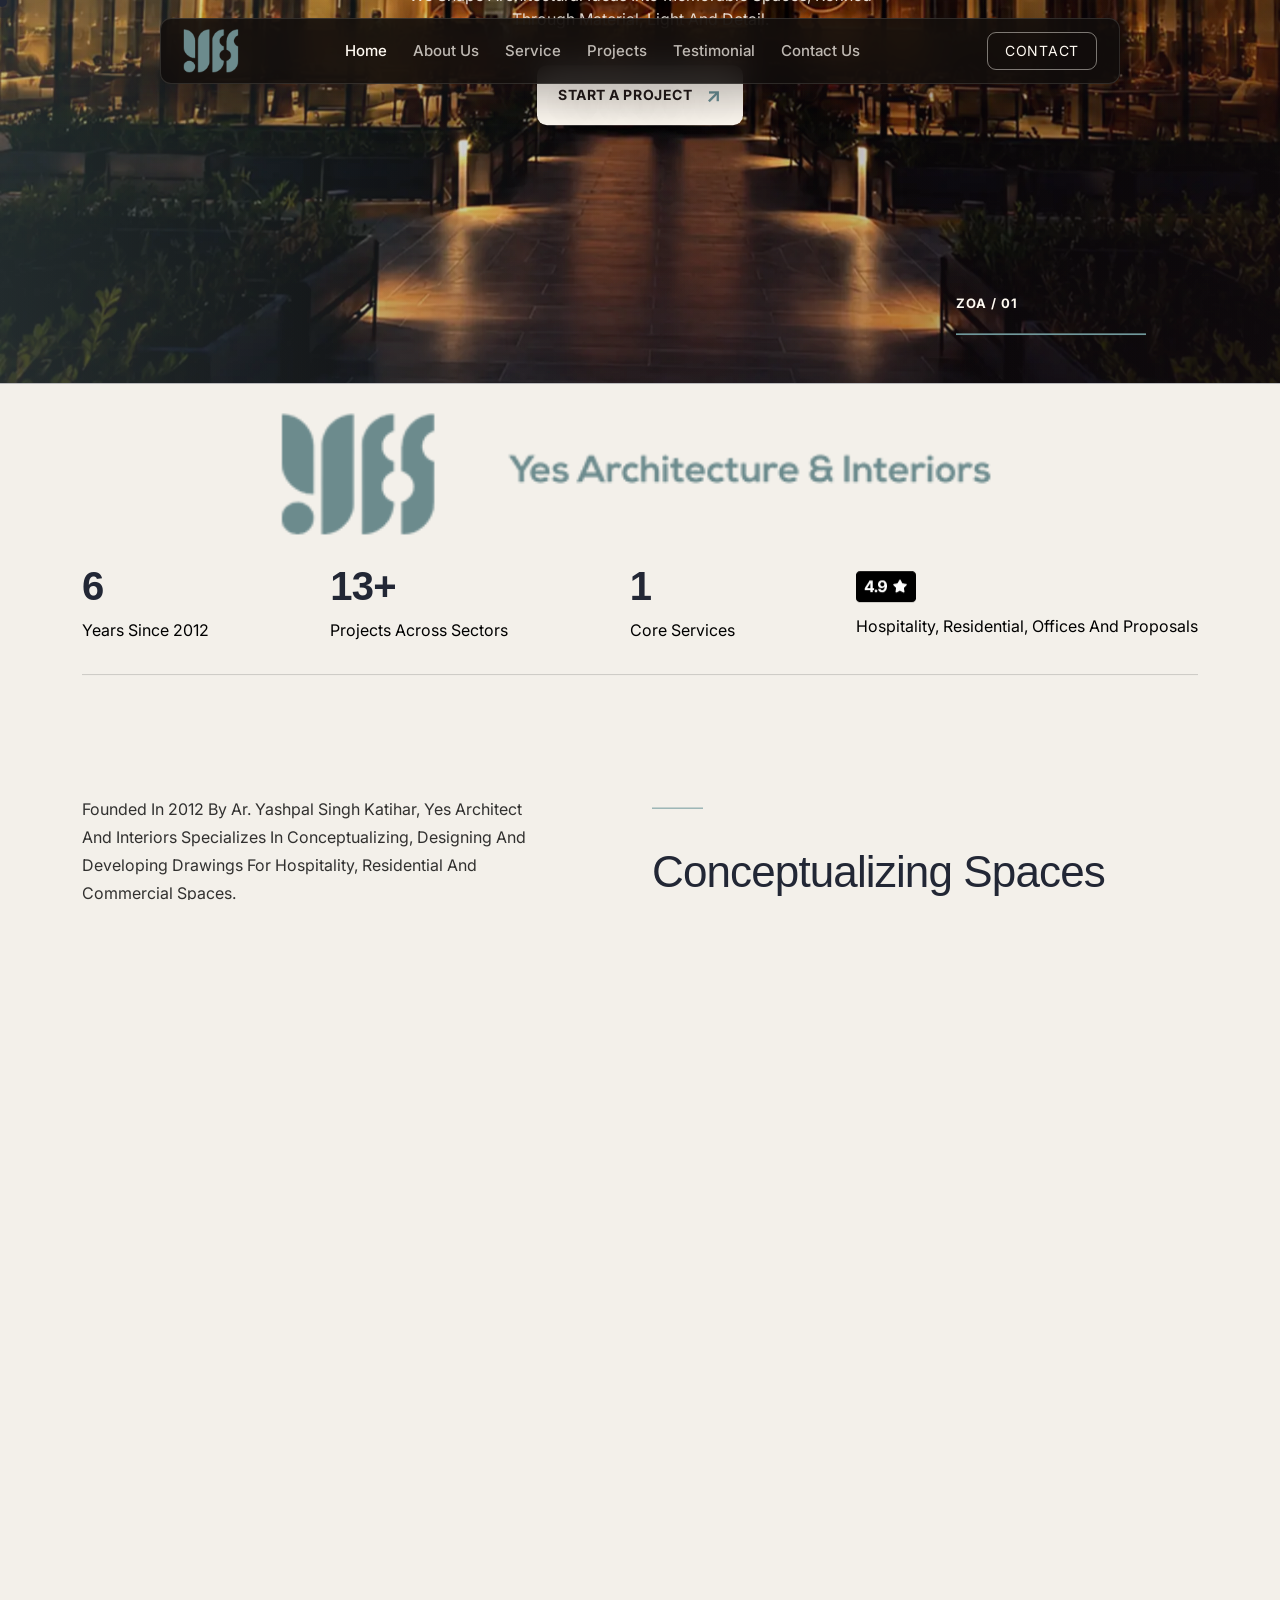
==== index.html @ ddf6940e "Prepare Yes Architect website for deployment" ====
<!DOCTYPE html>
<html lang="en">
    <!--<< Header Area >>-->
    <head>
        <!-- ========== Meta Tags ========== -->
        <meta charset="UTF-8">
        <meta http-equiv="X-UA-Compatible" content="IE=edge">
        <meta name="viewport" content="width=device-width, initial-scale=1">
        <meta name="author" content="Yes Architect and Interiors">
        <meta name="description" content="Yes Architect and Interiors - architecture, interior design, and drawing development studio in Jaipur.">
        <!-- ======== Page title ============ -->
        <title>Yes Architect and Interiors - Architecture &amp; Interior Design</title>
        <!--<< Favcion >>-->
        <link rel="shortcut icon" href="assets/img/favicon.svg">
        <!--<< Bootstrap min.css >>-->
        <link rel="stylesheet" href="assets/css/bootstrap.min.css">
        <!--<< All Min Css >>-->
        <link rel="stylesheet" href="assets/css/all.min.css">
        <!--<< Animate.css >>-->
        <link rel="stylesheet" href="assets/css/animate.css">
        <!--<< Magnific Popup.css >>-->
        <link rel="stylesheet" href="assets/css/magnific-popup.css">
        <!--<< MeanMenu.css >>-->
        <link rel="stylesheet" href="assets/css/meanmenu.css">
        <!--<< Swiper Bundle.css >>-->
        <link rel="stylesheet" href="assets/css/swiper-bundle.min.css">
        <!--<< Nice Select.css >>-->
        <link rel="stylesheet" href="assets/css/nice-select.css">
        <!--<< Main.css >>-->
        <link rel="stylesheet" href="assets/css/main.css?v=project-list-overlap-fix-1">
    </head>
    <body>

        <!-- Preloader Area Start -->
        <div class="preloader is-loading">
            <div class="preloader-inner">
                <div class="preloader-ball-wrap">
                    <div class="preloader-ball-inner-wrap">
                        <div class="preloader-ball-inner">
                            <div class="preloader-ball"></div>
                        </div>
                        <div class="preloader-ball-shadow"></div>
                    </div>
                    <div id="weave-anim" class="preloader-text">Loading...</div>
                </div>
            </div>
            <div class="preloader-overlay"></div>
        </div>

        <!-- Back To Top Start -->
        <button id="back-top" class="back-to-top">
            <i class="fa-regular fa-arrow-up"></i>
        </button>

        <!-- GT MouseCursor Start -->
        <div class="mouseCursor cursor-outer"></div>
        <div class="mouseCursor cursor-inner"></div>
        
         <!-- Offcanvas Area Start -->
        <div class="fix-area style-offcanvas-2">
            <div class="offcanvas__info">
                <div class="offcanvas__wrapper">
                    <div class="offcanvas__content">
                        <div class="offcanvas__top mb-5 d-flex justify-content-between align-items-center">
                            <div class="offcanvas__logo">
                                <a href="index.html">
                                    <img src="assets/img/logo/yes-logo-black.png" alt="logo-img">
                                </a>
                            </div>
                            <div class="offcanvas__close">
                                <button>
                                <i class="fas fa-times"></i>
                                </button>
                            </div>
                        </div>
                        <div class="mobile-menus fix mb-3"></div>
                        <div class="offcanvas__contact d-xl-none">
                            <h4 class="d-xl-block">Contact Info</h4>
                            <ul class="d-xl-block">
                                <li class="d-flex align-items-center">
                                    <div class="offcanvas__contact-icon">
                                        <i class="fal fa-map-marker-alt"></i>
                                    </div>
                                    <div class="offcanvas__contact-text">
                                        <a target="_blank" href="#">Rameshwaram Moti Aashirwad Building, Raja Park, Jaipur</a>
                                    </div>
                                </li>
                                <li class="d-flex align-items-center">
                                    <div class="offcanvas__contact-icon mr-15">
                                        <i class="fal fa-envelope"></i>
                                    </div>
                                    <div class="offcanvas__contact-text">
                                        <a href="mailto:yesarchint@gmail.com"><span>yesarchint@gmail.com</span></a>
                                    </div>
                                </li>
                                <li class="d-flex align-items-center">
                                    <div class="offcanvas__contact-icon mr-15">
                                        <i class="fal fa-clock"></i>
                                    </div>
                                    <div class="offcanvas__contact-text">
                                        <a target="_blank" href="#">Jaipur, Rajasthan</a>
                                    </div>
                                </li>
                                <li class="d-flex align-items-center">
                                    <div class="offcanvas__contact-icon mr-15">
                                        <i class="far fa-phone"></i>
                                    </div>
                                    <div class="offcanvas__contact-text">
                                        <a href="tel:+919828135409">+91 9828135409</a>
                                    </div>
                                </li>
                            </ul>
                            <div class="social-icon d-flex align-items-center">
                                <a href="#"><i class="fab fa-facebook-f"></i></a>
                                <a href="#"><i class="fab fa-twitter"></i></a>
                                <a href="#"><i class="fab fa-youtube"></i></a>
                                <a href="#"><i class="fab fa-linkedin-in"></i></a>
                            </div>
                        </div>
                    </div>
                </div>
            </div>
        </div>
        <div class="offcanvas__overlay"></div>

        <!-- Header Section Start -->
        <header id="header-sticky" class="header-1 header-hero-nav">
            <div class="container-fluid">
                <div class="mega-menu-wrapper">
                    <div class="header-main">
                        <div class="header-left">
                            <div class="logo">
                            <a href="index.html" class="header-logo">
                                <img src="assets/img/logo/yes-logo-white.png" alt="logo-img">
                            </a>
                            <a href="index.html" class="header-logo-2">
                                <img src="assets/img/logo/yes-logo-black.png" alt="logo-img">
                            </a>
                        </div>
                        </div>
                        <div class="mean__menu-wrapper">
                                <div class="main-menu">
                                    <nav id="mobile-menus">
                                        <ul>
                                            <li class="active d-xl-block"><a href="index.html" class="border-none">Home</a></li>
                                            <li><a href="about.html">About Us</a></li>
                                            <li><a href="service.html">Service</a></li>
                                            <li><a href="project.html">Projects</a></li>
                                            <li><a href="testimonial.html">Testimonial</a></li>
                                            <li><a href="contact.html">Contact Us</a></li>
                                        </ul>
                                    </nav>
                                </div>
                            </div> 
                          <div class="header-right d-flex justify-content-end align-items-center">
                            <div class="header-btn">
                            <a class="header-hero-contact" href="contact.html">Contact</a>
                            <div class="header__hamburger d-xl-block my-auto">
                                <div class="sidebar__toggle">
                                    <i class="fas fa-bars"></i>
                                </div>
                              </div>
                            </div>
                        </div>
                    </div>
                </div>
            </div>
        </header>

        <div class="page-wrapper">

            <div id="smooth-wrapper">
                <div id="smooth-content">

                   <!-- Hero Section Start -->
                   <section class="hero-section hero-1 brand-hero" data-brand-hero>
                        <div class="hero-inner brand-hero-inner">
                            <div class="brand-hero-slideshow" data-brand-hero-slides aria-label="Selected project slideshow">
                                <figure class="brand-hero-slide is-active">
                                    <img src="assets/img/home-1/hero-image.jpg" alt="Yes Architecture project visual">
                                </figure>
                            </div>
                            <div class="brand-hero-tint" aria-hidden="true"></div>
                            <div class="container brand-hero-content">
                                <div class="brand-hero-copy">
                                    <span class="brand-hero-kicker">Yes Architecture &amp; Interiors</span>
                                    <h1>The poetry of design &amp;<br>the engineering of craft.</h1>
                                    <p>We shape architectural ideas into memorable spaces, refined through material, light and detail.</p>
                                    <a class="brand-hero-cta" href="contact.html">Start a project <span aria-hidden="true">&#x2197;</span></a>
                                </div>
                                <div class="brand-hero-meta">
                                    <span data-brand-hero-caption>Selected Works / 01</span>
                                    <div class="brand-hero-progress" aria-hidden="true">
                                        <i data-brand-hero-progress></i>
                                    </div>
                                </div>
                            </div>
                        </div>
                   </section>

                   <!-- Logo-Image Section Start -->
                   <div class="logo-image-section fix">
                        <div class="container">
                            <a href="index.html" class="top-logo wow fadeInUp" data-wow-delay=".3s">
                                <img src="assets/img/logo/yes-logo-black.png" alt="img">
                            </a>
                        </div>
                   </div>

                   <!-- Counter Section Start -->
                   <section class="counter-section fix">
                       <div class="container">
                            <div class="counter-wrapper-3">
                                <div class="counter-item">
                                    <h2><span class="count">14</span></h2>
                                    <p>Years Since 2012</p>
                                </div>
                                <div class="counter-item">
                                    <h2><span class="count">30</span>+</h2>
                                    <p>Projects Across Sectors</p>
                                </div>
                                    <div class="counter-item">
                                    <h2><span class="count">3</span></h2>
                                    <p>Core Services</p>
                                </div>
                                <div class="counter-item">
                                    <img src="assets/img/home-3/star.png" alt="img">
                                    <p>hospitality, residential, offices and proposals</p>
                                </div>
                            </div>
                       </div>
                   </section>

                   <!-- About Section Start -->
                   <section class="about-section-3 section-padding fix">
                       <div class="container">
                            <div class="about-wrapper-3">
                                <div class="row g-4">
                                    <div class="col-lg-6 col-md-5">
                                        <div class="about-content">
                                            <p class="text wow fadeInUp" data-wow-delay=".3s">
                                                Founded in 2012 by Ar. Yashpal Singh Katihar, Yes Architect and Interiors specializes in conceptualizing, designing and developing drawings for hospitality, residential and commercial spaces.
                                            </p>
                                            <a class="gt-theme-btn-main wow fadeInUp" data-wow-delay=".5s" href="about.html">
                                                <span class="gt-theme-btn-arrow-left"> <i class="fa-solid fa-arrow-up-right"></i> </span>
                                                <span class="gt-theme-btn">Let us Talk</span>
                                                <span class="gt-theme-btn-arrow-right"> <i class="fa-solid fa-arrow-up-right"></i> </span>
                                            </a>
                                        </div>
                                    </div>
                                    <div class="col-lg-6 col-md-7">
                                        <div class="about-text">
                                            <div class="section-title">
                                                <span class="sub-title tz-sub-tilte tz-sub-anim tx-subTitle">About Our Company</span>
                                                <h2 class="tx-title sec_title  tz-itm-title tz-itm-anim">
                                                   Conceptualizing Spaces <br> <span>Built For Hospitality</span>
                                                </h2>
                                            </div>
                                        </div>
                                    </div>
                                </div>
                            </div>
                       </div>
                       <div class="container-fluid">
                        <div class="about-image go_full">
                                <img src="assets/img/home-3/about.jpg" alt="img">
                            </div>
                       </div>
                   </section>

                   <!-- Award Section Start -->
                   <section class="award-section section-padding approach-area home-strengths-section pt-0">
                        <div class="container">
                            <div class="award-wrapper">
                                <div class="row g-4">
                                    <div class="col-lg-5">
                                        <div class="award-content">
                                            <div class="section-title mb-0">
                                                <span class="sub-title tz-sub-tilte tz-sub-anim tx-subTitle">Studio Strengths</span>
                                                <h2 class="tx-title sec_title  tz-itm-title tz-itm-anim">
                                                    Focused Design <span>Capabilities</span>
                                                </h2>
                                            </div>
                                            <p class="wow fadeInUp" data-wow-delay=".3s">
                                                Founded in 2012 by Ar. Yashpal Singh Katihar, Yes Architect and Interiors specializes in conceptualizing, designing and developing drawings for hospitality, residential and commercial spaces.
                                            </p>
                                            <a class="gt-theme-btn-main wow fadeInUp" data-wow-delay=".5s" href="contact.html">
                                                <span class="gt-theme-btn-arrow-left"> <i class="fa-solid fa-arrow-up-right"></i> </span>
                                                <span class="gt-theme-btn">Let us Talk</span>
                                                <span class="gt-theme-btn-arrow-right"> <i class="fa-solid fa-arrow-up-right"></i> </span>
                                            </a>
                                        </div>
                                    </div>
                                    <div class="col-lg-7">
                                        <div class="award-right-items approach-wrapper-box">
                                            <div class="award-list-items bb-top approach-box">
                                                <div class="left-text">
                                                    <span>Hospitality Focus</span>
                                                </div>
                                                <span class="text-2">Hotels, resorts, banquet halls and spa interiors</span>
                                            </div>
                                            <div class="award-list-items bb-top approach-box">
                                                <div class="left-text">
                                                    <span>Architecture Design</span>
                                                </div>
                                                <span class="text-2">Flow, circulation and zoning, facade concepts and complete civil drawings</span>
                                            </div>
                                            <div class="award-list-items bb-top approach-box">
                                                <div class="left-text">
                                                    <span>Interior Design</span>
                                                </div>
                                                <span class="text-2">Material selection, layouts and detailed interior drawings</span>
                                            </div>
                                            <div class="award-list-items bb-top approach-box">
                                                <div class="left-text">
                                                    <span>Drawings Development</span>
                                                </div>
                                                <span class="text-2">Tender documentation and execution-ready drawing sets</span>
                                            </div>
                                            <div class="award-list-items bb-top approach-box">
                                                <div class="left-text">
                                                    <span>Residential Work</span>
                                                </div>
                                                <span class="text-2">Homes, apartments and private residences</span>
                                            </div>
                                            <div class="award-list-items bb-top approach-box">
                                                <div class="left-text">
                                                    <span>Office Projects</span>
                                                </div>
                                                <span class="text-2">Workspaces, cabins and corporate interiors</span>
                                            </div>
                                            <div class="award-list-items bb-top bb-bottom approach-box">
                                                <div class="left-text">
                                                    <span>Proposal Projects</span>
                                                </div>
                                                <span class="text-2">Concept proposals for resorts, restaurants and hotels</span>
                                            </div>
                                        </div>
                                    </div>
                                </div>
                            </div>
                        </div>
                   </section>

                   <!-- Counter Section Start -->
                   <section class="counter-bg-section-3 fix section-padding pt-0">
                        <div class="container">
                            <div class="counter-bg-wrapper bg-cover" style="background-image: url(assets/img/home-3/counter-bg.jpg);">
                                <div class="counter-content-3">
                                    <h2><span class="count">30</span></h2>
                                    <p>Projects Listed</p>
                                </div>
                                <div class="counter-content-3">
                                    <h2><span class="count">3</span></h2>
                                    <p>Core Services</p>
                                </div>
                                 <div class="counter-content-3">
                                    <h2><span class="count">4</span></h2>
                                    <p>Project Sectors</p>
                                </div>
                                <div class="counter-content-3">
                                    <h2><span class="count">2012</span></h2>
                                    <p>Founded Year</p>
                                </div>
                            </div>
                        </div>
                   </section>

                   <!-- Project Section Start -->
                   <section class="project-section-2 home-project-section fix section-padding bg-white pb-0">
                        <div class="container">
                            <div class="section-title">
                                <span class="sub-title tz-sub-tilte tz-sub-anim tx-subTitle">Selected Projects</span>
                                <h2 class="tx-title sec_title  tz-itm-title tz-itm-anim">
                                    Hospitality, Residential <br> And Office <span>Projects</span>
                                </h2>
                            </div>
                            <div data-home-project-list>
                                <div class="project-box-items-2 bb-top style-3">
                                    <div class="row g-4 justify-content-between">
                                        <div class="col-xl-5">
                                            <div class="content-box">
                                                <div class="title-box">
                                                    <p>
                                                        /01/
                                                    </p>
                                                    <div class="title">
                                                        <h3>
                                                            <a href="project-details.html?project=hotel-cygnett-inn">Hotel Cygnett Inn</a>
                                                        </h3>
                                                        <span>
                                                            Nepalgunj, Nepal
                                                        </span>
                                                    </div>
                                                </div>
                                            </div>
                                        </div>
                                        <div class="col-xl-6">
                                            <div class="project-right-items">
                                                <div class="thumb">
                                                    <img src="assets/img/home-2/project-01.jpg" alt="img">
                                                    <img src="assets/img/home-2/project-01.jpg" alt="img">
                                                </div>
                                                <div class="content">
                                                    <p>
                                                        YES delivers focused architecture, interiors and drawing development for real hospitality and commercial requirements.
                                                    </p>
                                                    <a href="project-details.html?project=hotel-cygnett-inn" class="text-btn">
                                                        <span class="text">
                                                            <span class="text-default">View Projects</span>
                                                            <span class="text-hover">View Projects</span>
                                                        </span>
                                                    </a>
                                                </div>
                                            </div>
                                        </div>
                                    </div>
                                </div>
                                <div class="project-box-items-2 bb-top style-3">
                                    <div class="row g-4 justify-content-between">
                                        <div class="col-xl-5">
                                            <div class="content-box">
                                                <div class="title-box">
                                                    <p>
                                                        /02/
                                                    </p>
                                                    <div class="title">
                                                        <h3>
                                                            <a href="project-details.html?project=hotel-marigold">Hotel Marigold</a>
                                                        </h3>
                                                        <span>
                                                            Sitapura, Jaipur
                                                        </span>
                                                    </div>
                                                </div>
                                            </div>
                                        </div>
                                        <div class="col-xl-6">
                                            <div class="project-right-items">
                                                <div class="thumb">
                                                    <img src="assets/img/home-2/project-02.jpg" alt="img">
                                                    <img src="assets/img/home-2/project-02.jpg" alt="img">
                                                </div>
                                                <div class="content">
                                                    <p>
                                                        YES delivers focused architecture, interiors and drawing development for real hospitality and commercial requirements.
                                                    </p>
                                                    <a href="project-details.html?project=hotel-marigold" class="text-btn">
                                                        <span class="text">
                                                            <span class="text-default">View Projects</span>
                                                            <span class="text-hover">View Projects</span>
                                                        </span>
                                                    </a>
                                                </div>
                                            </div>
                                        </div>
                                    </div>
                                </div>
                                <div class="project-box-items-2 bb-top style-3">
                                    <div class="row g-4 justify-content-between">
                                        <div class="col-xl-5">
                                            <div class="content-box">
                                                <div class="title-box">
                                                    <p>
                                                        /03/
                                                    </p>
                                                    <div class="title">
                                                        <h3>
                                                            <a href="project-details.html?project=radisson-green">Radisson Green</a>
                                                        </h3>
                                                        <span>
                                                            Jodhpur, Rajasthan
                                                        </span>
                                                    </div>
                                                </div>
                                            </div>
                                        </div>
                                        <div class="col-xl-6">
                                            <div class="project-right-items">
                                                <div class="thumb">
                                                    <img src="assets/img/home-2/project-03.jpg" alt="img">
                                                    <img src="assets/img/home-2/project-03.jpg" alt="img">
                                                </div>
                                                <div class="content">
                                                    <p>
                                                        YES delivers focused architecture, interiors and drawing development for real hospitality and commercial requirements.
                                                    </p>
                                                    <a href="project-details.html?project=radisson-green" class="text-btn">
                                                        <span class="text">
                                                            <span class="text-default">View Projects</span>
                                                            <span class="text-hover">View Projects</span>
                                                        </span>
                                                    </a>
                                                </div>
                                            </div>
                                        </div>
                                    </div>
                                </div>
                                <div class="project-box-items-2 bb-top bb-bottom style-3">
                                    <div class="row g-4 justify-content-between">
                                        <div class="col-xl-5">
                                            <div class="content-box">
                                                <div class="title-box">
                                                    <p>
                                                        /04/
                                                    </p>
                                                    <div class="title">
                                                        <h3>
                                                            <a href="project-details.html?project=kamal-pokhari-office">Kamal Pokhari Office</a>
                                                        </h3>
                                                        <span>
                                                            Kathmandu, Nepal
                                                        </span>
                                                    </div>
                                                </div>
                                            </div>
                                        </div>
                                        <div class="col-xl-6">
                                            <div class="project-right-items">
                                                <div class="thumb">
                                                    <img src="assets/img/home-2/project-04.jpg" alt="img">
                                                    <img src="assets/img/home-2/project-04.jpg" alt="img">
                                                </div>
                                                <div class="content">
                                                    <p>
                                                        YES delivers focused architecture, interiors and drawing development for real hospitality and commercial requirements.
                                                    </p>
                                                    <a href="project-details.html?project=kamal-pokhari-office" class="text-btn">
                                                        <span class="text">
                                                            <span class="text-default">View Projects</span>
                                                            <span class="text-hover">View Projects</span>
                                                        </span>
                                                    </a>
                                                </div>
                                            </div>
                                        </div>
                                    </div>
                                </div>
                            </div>
                            <div class="project-btn mt-5 text-center">
                                <a class="gt-theme-btn-main" href="project.html">
                                    <span class="gt-theme-btn-arrow-left"> <i class="fa-solid fa-arrow-up-right"></i> </span>
                                    <span class="gt-theme-btn">All Projects</span>
                                    <span class="gt-theme-btn-arrow-right"> <i class="fa-solid fa-arrow-up-right"></i> </span>
                                </a>
                            </div>
                        </div>
                   </section>

                  <!-- Work Process Section Start -->
                   <section class="work-process-section-2 home-process-section section-padding fix">
                    <h2 class="text">how we work</h2>
                    <div class="container">
                        <div class="section-title-area">
                        <p>
                            Founded in 2012 by Ar. Yashpal Singh Katihar, Yes Architect and Interiors specializes in conceptualizing, designing and developing drawings for hospitality, residential and commercial spaces.
                        </p>
                        <div class="section-title">
                            <span class="sub-title tz-sub-tilte tz-sub-anim tx-subTitle">how we work</span>
                            <h2 class="tx-title sec_title  tz-itm-title tz-itm-anim">
                                A Clear Process For <br> <span>Design Delivery</span>
                            </h2> 
                            </div>
                        </div>
                        <div class="tp-funfact-panel-wrap">
                            <div class="tp-funfact-panel">
                                <div class="work-process-box-area2">
                                    <div class="work-process-box-items-2">
                                        <div class="work-process-content">
                                            <div class="content">
                                                <span class="number">
                                                Step 01
                                            </span>
                                                <h3>
                                                    Consultation
                                                </h3>
                                                <p>
                                                Brief, site study and scope definition
                                                </p>
                                            </div>
                                        </div>
                                        <div class="work-process-image">
                                            <img src="assets/img/home-3/work-1.jpg" alt="img">
                                        </div>
                                    </div>
                                </div>
                            </div>
                            <div class="tp-funfact-panel">
                                <div class="work-process-box-area2">
                                    <div class="work-process-box-items-2">
                                        <div class="work-process-content">
                                            <div class="content">
                                                <span class="number">
                                                    Step 02
                                                </span>
                                                <h3>
                                                Concept & Design
                                                </h3>
                                                <p>
                                                    Flow, circulation and zoning strategy
                                                </p>
                                            </div>
                                        </div>
                                        <div class="work-process-image">
                                            <img src="assets/img/home-3/work-2.jpg" alt="img">
                                        </div>
                                    </div>
                                </div>
                            </div>
                            <div class="tp-funfact-panel">
                                <div class="work-process-box-area2">
                                    <div class="work-process-box-items-2">
                                        <div class="work-process-content">
                                            <div class="content">
                                                <span class="number">
                                                Step 03
                                                </span>
                                                <h3>
                                                    Drawing Development
                                                </h3>
                                                <p>
                                                    Civil, interior and tender drawing sets
                                                </p>
                                            </div>
                                        </div>
                                        <div class="work-process-image">
                                            <img src="assets/img/home-3/work-3.jpg" alt="img">
                                        </div>
                                    </div>
                                </div>
                            </div>
                            <div class="tp-funfact-panel">
                                <div class="work-process-box-area2">
                                    <div class="work-process-box-items-2">
                                        <div class="work-process-content">
                                            <div class="content">
                                                <span class="number">
                                                Step 04
                                            </span>
                                                <h3>
                                                    Documentation
                                                </h3>
                                                <p>
                                                    Issue-ready plans, details and coordination
                                                </p>
                                            </div>
                                        </div>
                                        <div class="work-process-image">
                                            <img src="assets/img/home-3/work-4.jpg" alt="img">
                                        </div>
                                    </div>
                                </div>
                            </div>
                        </div>
                   </div>
                   </section>

                    <!-- Design Process Section Start -->
                    <section id="design-process" class="design-process-section sketch-reference-section" aria-labelledby="design-process-title">
                        <div class="container">
                            <div class="sketch-reference-block sketch-reference-block--concept" data-sketch-panel>
                                <div class="sketch-reference-heading-row" data-sketch-copy>
                                    <span class="sketch-reference-kicker">Sketch Process</span>
                                    <h2 id="design-process-title" class="sketch-reference-title">
                                        Every great space begins with a single line.
                                    </h2>
                                    <p class="sketch-reference-lede">
                                        Before form becomes fixed, we test proportion, rhythm and intent through fast architectural studies.
                                    </p>
                                </div>

                                <figure class="sketch-reference-image sketch-reference-image--concept" data-sketch-image data-drift="1.1">
                                    <img src="assets/img/design-process/Concept.png" alt="Loose architectural concept sketch" loading="eager" decoding="async">
                                </figure>

                                <p class="sketch-reference-subtitle" data-sketch-copy>
                                    A loose study keeps the idea alive while scale, circulation and silhouette are still open to move.
                                </p>

                                <div class="sketch-reference-copy-grid" data-sketch-copy>
                                    <span class="sketch-reference-label">01 / Concept Study</span>
                                    <p>
                                        Initial hand sketches let us compare massing, movement, light and visual balance before committing to detailed drawings.
                                    </p>
                                    <div class="sketch-reference-tags" aria-label="Concept study focus areas">
                                        <span>massing</span>
                                        <span>proportion</span>
                                        <span>movement</span>
                                        <span>light</span>
                                    </div>
                                </div>
                            </div>

                            <div class="sketch-reference-block sketch-reference-block--development" data-sketch-panel>
                                <div class="sketch-reference-development-head" data-sketch-copy>
                                    <span class="sketch-reference-label">02 / Development</span>
                                    <h2 class="sketch-reference-title sketch-reference-title--small">
                                        The sketch becomes a precise architectural language.
                                    </h2>
                                </div>

                                <div class="sketch-reference-duo">
                                    <figure class="sketch-reference-image sketch-reference-image--elevation" data-sketch-image data-drift="0.9">
                                        <img src="assets/img/design-process/Elevation.png" alt="Developed residential elevation sketch" loading="eager" decoding="async">
                                    </figure>
                                    <figure class="sketch-reference-image sketch-reference-image--interior" data-sketch-image data-drift="1.25">
                                        <img src="assets/img/design-process/Interior.png" alt="Interior perspective study sketch" loading="eager" decoding="async">
                                    </figure>
                                </div>

                                <div class="sketch-reference-copy-grid sketch-reference-copy-grid--development" data-sketch-copy>
                                    <span class="sketch-reference-label">Drawing Logic</span>
                                    <p>
                                        Once the direction is clear, facade rhythm, interior atmosphere and coordination details are refined into issue-ready drawings.
                                    </p>
                                    <div class="sketch-reference-tags" aria-label="Development focus areas">
                                        <span>facade</span>
                                        <span>sections</span>
                                        <span>interior</span>
                                        <span>detailing</span>
                                    </div>
                                </div>
                            </div>
                        </div>
                    </section>

                    <!-- Testimonial Section  S T A R T -->
                    <section class="testimonial-section-3 section-padding bg-white fix">
                        <div class="section-title text-center">
                                <span class="sub-title tz-sub-tilte tz-sub-anim tx-subTitle">clients say about us</span>
                            </div>
                        <div class="marquee-2">
                            <div class="marquee-group">
                                <div class="text">
                                    client feedback
                                </div>
                                <div class="text">
                                    client feedback
                                </div>
                                <div class="text">
                                    client feedback
                                </div>
                            </div>
                            <div class="marquee-group">
                                <div class="text">
                                    client feedback
                                </div>
                                <div class="text">
                                    client feedback
                                </div>
                                <div class="text">
                                    client feedback
                                </div>
                            </div>
                            <div class="marquee-group">
                                <div class="text">
                                    client feedback
                                </div>
                                <div class="text">
                                    client feedback
                                </div>
                                <div class="text">
                                    client feedback
                                </div>
                            </div>
                            <div class="marquee-group">
                                <div class="text">
                                    client feedback
                                </div>
                                <div class="text">
                                    client feedback
                                </div>
                                <div class="text">
                                    client feedback
                                </div>
                            </div>
                            <div class="marquee-group">
                                <div class="text">
                                    client feedback
                                </div>
                                <div class="text">
                                    client feedback
                                </div>
                                <div class="text">
                                    client feedback
                                </div>
                            </div>
                        </div>
                        <div class="container">
                            <div class="swiper testi-slider">
                                <div class="swiper-wrapper">
                                    <div class="swiper-slide">
                                        <div class="testimonial-box-items-6">
                                            <div class="thumb">
                                                <img src="assets/img/home-3/testi-1.jpg" alt="img">
                                                <div class="info-title">
                                                    <h2>Hospitality Client</h2>
                                                    <span>client feedback</span>
                                                </div>
                                            </div>
                                            <div class="content">
                                                <div class="quote-icon">
                                                    <img src="assets/img/home-3/quate.svg" alt="img">
                                                </div>
                                                <p>
                                                    YES understood the brief, converted it into practical layouts and developed drawings that helped the project move clearly from concept to execution.
                                                </p>
                                                <div class="clutech-image">
                                                    <img src="assets/img/home-3/clutch.png" alt="img">
                                                    <div class="dot-number">
                                                        <span class="dot-num">
                                                            <span>01</span>
                                                        </span>
                                                        <span class="dot-num">
                                                            <span class="style-2">07</span>
                                                        </span>
                                                    </div>		
                                                </div>
                                            </div>
                                        </div>
                                    </div>
                                    <div class="swiper-slide">
                                        <div class="testimonial-box-items-6">
                                            <div class="thumb">
                                                <img src="assets/img/home-3/testi-2.jpg" alt="img">
                                                <div class="info-title">
                                                    <h2>Residential Client</h2>
                                                    <span>client feedback</span>
                                                </div>
                                            </div>
                                            <div class="content">
                                                <div class="quote-icon">
                                                    <img src="assets/img/home-3/quate.svg" alt="img">
                                                </div>
                                                <p>
                                                    YES understood the brief, converted it into practical layouts and developed drawings that helped the project move clearly from concept to execution.
                                                </p>
                                                <div class="clutech-image">
                                                    <img src="assets/img/home-3/clutch.png" alt="img">
                                                    <div class="dot-number">
                                                        <span class="dot-num">
                                                            <span>01</span>
                                                        </span>
                                                        <span class="dot-num">
                                                            <span class="style-2">07</span>
                                                        </span>
                                                    </div>		
                                                </div>
                                            </div>
                                        </div>
                                    </div>
                                </div>
                            </div>
                        </div>
                    </section>

                   <!-- Video Section Start -->
                   <div class="video-banner fix scale-up-img">
                    <div class="video-thumb">
                        <img class="scale-up" data-speed="0.4" src="assets/img/home-3/video-bg.jpg" alt="img">
                        <a href="https://www.youtube.com/watch?v=Cn4G2lZ_g2I" class="video-btn video-popup">
                            Play Video
                        </a>
                    </div>
                   </div>

                   <!-- Faq-Section Start -->
                   <section class="faq-section-3 section-padding fix">
                    <div class="container">
                        <div class="faq-wrapper-3">
                            <div class="row g-4">
                                <div class="col-lg-8">
                                    <ul class="accordion-box-3">
                                        <li class="accordion block">
                                            <div class="acc-btn">
                                               How long does an interior design project usually take?
                                                <div class="icon fa-regular fa-plus"></div>
                                            </div>
                                            <div class="acc-content current">
                                                <div class="content">
                                                    <div class="text">
                                                        Project duration depends on scope. We begin with requirements, site context and circulation, then move through concept design, drawings and documentation.
                                                    </div>
                                                </div>
                                            </div>
                                        </li>
                                        <li class="accordion block">
                                            <div class="acc-btn">
                                                Can you work within my budget?
                                                <div class="icon fa-regular fa-plus"></div>
                                            </div>
                                            <div class="acc-content">
                                                <div class="content">
                                                    <div class="text">
                                                        Yes. We align planning, material selection and drawing detail with the client budget and the level of finish required for the project.
                                                    </div>
                                                </div>
                                            </div>
                                        </li>
                                        <li class="accordion block active-block">
                                            <div class="acc-btn active">
                                                Do you provide 3D design or visualization before starting the work?
                                                <div class="icon fa-regular fa-plus"></div>
                                            </div>
                                            <div class="acc-content">
                                                <div class="content">
                                                    <div class="text">
                                                        Yes. Conceptual planning and visual direction can be prepared before detailed drawings, especially for hospitality and interior projects.
                                                    </div>
                                                </div>
                                            </div>
                                        </li>
                                        <li class="accordion block">
                                            <div class="acc-btn">
                                                Do you handle both residential and commercial projects?
                                                <div class="icon fa-regular fa-plus"></div>
                                            </div>
                                            <div class="acc-content">
                                                <div class="content">
                                                    <div class="text">
                                                        Yes. The studio works across hospitality, residential, office and proposal projects, with a strong specialization in hospitality spaces.
                                                    </div>
                                                </div>
                                            </div>
                                        </li>
                                    </ul>
                                </div>
                                <div class="col-lg-4">
                                    <div class="faq-content">
                                        <div class="section-title">
                                        <span class="sub-title tz-sub-tilte tz-sub-anim tx-subTitle">fAQ</span>
                                        <h2 class="tx-title sec_title  tz-itm-title tz-itm-anim">
                                            Frequently Ask <span>Questions</span>
                                        </h2> 
                                       </div>
                                       <div class="faq-image">
                                         <img src="assets/img/home-3/faq.jpg" alt="img">
                                       </div>
                                    </div>
                                </div>
                            </div>
                        </div>
                    </div>
                   </section>

                   <!-- Footer Section Start -->
                   <footer class="footer-section-2 section-padding pb-0 footer-bg-2  fix">
                    <div class="container">
                            <a href="index.html" class="footer-logo wow fadeInUp" data-wow-delay=".3s">
                                <img src="assets/img/logo/yes-logo-white.png" alt="img">
                            </a>
                        </div>
                        <div class="footer-widget-wrapper-2 wrapper-style-3">
                            <div class="container">
                                <div class="footer-widget-wrap">
                                    <div class="footer-widget-items wow fadeInUp" data-wow-delay=".3s">
                                        <div class="widget-head">
                                            <span>Quick Links</span>
                                        </div>
                                        <ul>
                                            <li>
                                                <a href="index.html">Home</a>
                                            </li>
                                            <li>
                                                <a href="about.html">About</a>
                                            </li>
                                            <li>
                                                <a href="service.html">Service</a>
                                            </li>
                                            <li>
                                                <a href="project.html">Projects</a>
                                            </li>
                                            <li>
                                                <a href="contact.html">Contact</a>
                                            </li>
                                        </ul>
                                    </div>
                                    <div class="footer-widget-items wow fadeInUp" data-wow-delay=".5s">
                                        <div class="widget-head">
                                            <span>Social Media</span>
                                        </div>
                                        <ul>
                            <li>
                                                <a href="https://www.facebook.com/profile.php?id=61589572240669" target="_blank" rel="noopener noreferrer">Facebook</a>
                                            </li>
                                            <li>
                                                <a href="https://www.instagram.com/yes.architecture.interiors?igsi=MXAwajQydWZ4ZjByMw==" target="_blank" rel="noopener noreferrer">Instagram</a>
                                            </li>
                                            <li>
                                                <a href="https://www.linkedin.com/in/yashpal-singh-katihar-31b791306/" target="_blank" rel="noopener noreferrer">LinkedIn</a>
                                            </li>
                                        </ul>
                                    </div>
                                    <div class="footer-widget-items wow fadeInUp" data-wow-delay=".7s">
                                        <div class="widget-head">
                                            <span>Contact Address</span>
                                        </div>
                                        <ul class="style-2">
                                            <li class="text-white">
                                                Rameshwaram Moti Aashirwad Building,<br> Raja Park, Jaipur - 302004
                                            </li>
                                            <li>
                                                <a href="tel:+919828135409">+91 9828135409</a>
                                            </li>
                                            <li>
                                                <a href="mailto:yesarchint@gmail.com">yesarchint@gmail.com</a>
                                            </li>
                                        </ul>
                                    </div>
                                </div>
                            </div>
                        </div>
                        <div class="footer-bottom-2">
                            <div class="container">
                                <p class="wow fadeInUp">
                                   &copy; 2026 Yes Architect and Interiors. All rights reserved.
                                </p>
                            </div>
                        </div>
                   </footer>

                </div>
            </div>
        </div>

    
        <!--<< All JS Plugins >>-->
        <script src="assets/js/jquery-3.7.1.min.js"></script>
        <!--<< Viewport Js >>-->
        <script src="assets/js/viewport.jquery.js"></script>
        <!--<< Bootstrap Js >>-->
        <script src="assets/js/bootstrap.bundle.min.js"></script>
        <!--<< Gsap Min Js >>-->
        <script src="assets/js/gsap.min.js"></script>
        <!--<< ScrollTrigger Min Js >>-->
        <script src="assets/js/ScrollTrigger.min.js"></script>
        <!--<< ScrollSmoother Min Js >>-->
        <script src="assets/js/ScrollSmoother.min.js"></script>
        <!--<< ScrollToPlugin Min Js >>-->
        <script src="assets/js/ScrollToPlugin.min.js"></script>
        <!--<< SplitText Min Js >>-->
        <script src="assets/js/SplitText.min.js"></script>
        <!--<< TextPlugin Min Js >>-->
        <script src="assets/js/TextPlugin.js"></script>
         <!--<< Chroma Min Js >>-->
        <script src="assets/js/chroma.min.js"></script>
        <!--<< nice-selec Js >>-->
        <script src="assets/js/jquery.nice-select.min.js"></script>
        <!--<< Waypoints Js >>-->
        <script src="assets/js/jquery.waypoints.js"></script>
        <!--<< Counterup Js >>-->
        <script src="assets/js/jquery.counterup.min.js"></script>
        <!--<< Swiper Slider Js >>-->
        <script src="assets/js/swiper-bundle.min.js"></script>
        <!--<< MeanMenu Js >>-->
        <script src="assets/js/jquery.meanmenu.min.js"></script>
        <!--<< Parallaxie Js >>-->
        <script src="assets/js/parallaxie.js"></script>
        <!--<< Magnific Popup Js >>-->
        <script src="assets/js/jquery.magnific-popup.min.js"></script>
        <!--<< Wow Animation Js >>-->
        <script src="assets/js/wow.min.js"></script>
        <!--<< Project Folder Loader Js >>-->
        <script src="assets/js/project-folder-loader.js?v=project-list-overlap-fix-1"></script>
        <!--<< Main.js >>-->
        <script src="assets/js/main.js?v=project-list-overlap-fix-1"></script>
        <script src="assets/js/design-process-storyboard.js?v=design-process-systematic-1"></script>
    </body>
</html>
---- assets/css/main.css ----
@charset "UTF-8";
/*======================================================================================
Theme Name: Archline
Author: Gramentheme
Author URI: https://themeforest.net/user/Gramentheme/portfolio
Description: Archline – Modern Architecture & Interior Design HTML Template
Service Html Template 
Version: 1.0.0
=======================================================================================*/
/*======================================================================================
  >> TABLE OF CONTENTS <<
========================================================================================
01. Mixins & Variables
02. Base
03. Components
04. Layouts
05. Sections
======================================================================================*/
/*---------------------------------------
01. Mixins & Variables
---------------------------------------*/
@import url("https://fonts.cdnfonts.com/css/satoshi");
@import url("https://fonts.googleapis.com/css2?family=Inter:ital,opsz,wght@0,14..32,100..900;1,14..32,100..900&display=swap");
:root {
  --body: #f3f0ea;
  --black: #16191c;
  --white: #fffaf2;
  --theme: #71999c;
  --header: #222735;
  --text: #344245;
  --border: #d9d7ce;
  --bg: #2d3244;
  --brand-paper: #f3f0ea;
  --brand-teal: #71999c;
  --brand-teal-dark: #557d80;
  --brand-slate: #2d3244;
  --brand-wine: #21161d;
  --brand-earth: #463c2b;
  --box-shadow: 0px 18px 48px 0px rgba(32, 39, 48, 0.14);
}

/*---------------------------------------
02. Base
---------------------------------------*/
/* --------------------------------------------
    Template Default Fonts & Fonts Styles
 ---------------------------------------------- */
body {
  font-family: "Inter", sans-serif;
  font-size: 16px;
  font-weight: 400;
  line-height: 28px;
  color: var(--text);
  background-color: var(--body);
  padding: 0;
  margin: 0;
  overflow-x: hidden;
}
@media (max-width: 575px) {
  body {
    font-size: 14px;
  }
}

ul {
  padding: 0;
  margin: 0;
  list-style: none;
}

button {
  border: none;
  background-color: transparent;
  padding: 0;
}

input:focus {
  color: var(--white);
  outline: none;
}

input {
  color: var(--white);
}

h1,
h2,
h3,
h4,
h5,
h6 {
  font-family: "Satoshi", sans-serif;
  margin: 0px;
  padding: 0;
  color: var(--header);
  transition: all 0.4s ease-in-out;
}

h1 {
  font-size: 158px;
  font-weight: 700;
  line-height: 100%;
}

h2 {
  font-size: 56px;
  font-weight: 500;
  line-height: 111%;
  letter-spacing: -0.02em;
}
@media (max-width: 1399px) {
  h2 {
    font-size: 44px;
  }
}
@media (max-width: 1199px) {
  h2 {
    font-size: 40px;
  }
}
@media (max-width: 991px) {
  h2 {
    font-size: 36px;
  }
}
@media (max-width: 767px) {
  h2 {
    font-size: 40px;
  }
}

@media (max-width: 575px) {
  h2 {
    font-size: 36px;
  }
}
@media (max-width: 470px) {
  h2 {
    font-size: 32px;
  }
}

h3 {
  font-size: 24px;
  font-weight: 400;
  line-height: 112%;
  text-transform: capitalize;
}
@media (max-width: 575px) {
  h3 {
    font-size: 22px;
  }
}

h4 {
  font-size: 18px;
  font-weight: 400;
  text-transform: capitalize;
}

h5 {
  font-size: 18px;
  font-weight: 700;
  text-transform: capitalize;
}

h6 {
  font-size: 16px;
  font-weight: 700;
}

a {
  text-decoration: none;
  outline: none !important;
  cursor: pointer;
  color: var(--header);
  transition: all 0.4s ease-in-out;
}

p {
  margin: 0px;
  transition: all 0.4s ease-in-out;
  text-transform: capitalize;
}

span {
  margin: 0px;
}

.theme-btn {
  gap: 6px;
  display: inline-flex;
  font-size: 18px;
  font-weight: 500;
  line-height: 16px;
  padding: 0 28px;
  background-color: var(--theme);
  color: var(--white);
  align-items: center;
  border-radius: 100px;
  justify-content: center;
  transition: background 0.3s ease;
  cursor: pointer;
  font-family: "Inter", sans-serif;
  height: 58px;
  line-height: 58px;
}
.theme-btn .text {
  z-index: 1;
  position: relative;
  display: inline-flex;
  transition: all 0.2s;
}
.theme-btn .text span {
  opacity: 1;
  min-width: 4px;
  transition: none;
  font-weight: 500;
  display: inline-block;
  letter-spacing: -0.8px;
  transform: translateX(0) scale(1);
}
.theme-btn:hover .text span {
  opacity: 0;
  transition: none;
  transform: translateX(-10px) scale(1.2);
}
.theme-btn:hover .text span.animate {
  opacity: 1;
  transform: translateX(0) scale(1);
  transition: opacity 0.2s ease, transform 0.2s ease, color 0.2s ease;
}

.theme-btn-2 {
  position: relative;
  overflow: hidden;
  text-transform: capitalize;
  -webkit-transition: all 300ms ease;
  transition: all 300ms ease;
  display: -webkit-inline-box;
  display: -ms-inline-flexbox;
  display: inline-flex;
  -webkit-box-align: center;
  -ms-flex-align: center;
  align-items: center;
  gap: 10px;
}
.theme-btn-2 .icon-left {
  height: 30px;
  width: 30px;
  border-radius: 50%;
  background: var(--theme);
  color: var(--white);
  display: -webkit-inline-box;
  display: -ms-inline-flexbox;
  display: inline-flex;
  -webkit-box-align: center;
  -ms-flex-align: center;
  align-items: center;
  -webkit-box-pack: center;
  -ms-flex-pack: center;
  justify-content: center;
  -ms-flex-negative: 0;
  flex-shrink: 0;
  -webkit-transition: all 300ms ease;
  transition: all 300ms ease;
}
.theme-btn-2 .icon-right {
  height: 30px;
  width: 30px;
  border-radius: 50%;
  background: var(--theme);
  color: var(--white);
  display: -webkit-inline-box;
  display: -ms-inline-flexbox;
  display: inline-flex;
  -webkit-box-align: center;
  -ms-flex-align: center;
  align-items: center;
  -webkit-box-pack: center;
  -ms-flex-pack: center;
  justify-content: center;
  -ms-flex-negative: 0;
  flex-shrink: 0;
  -webkit-transition: all 300ms ease;
  transition: all 300ms ease;
}
.theme-btn-2 .icon-left {
  -webkit-transform: scale(0);
  transform: scale(0);
  width: 0;
  opacity: 0;
  margin-left: -8px;
}
.theme-btn-2 .btn-title {
  transform: translateX(0px);
  -webkit-transition: all 300ms ease;
  transition: all 300ms ease;
  font-size: 18px;
  font-weight: 500;
  letter-spacing: -0.02em;
  font-family: "Satoshi", sans-serif;
  font-style: italic;
  text-transform: capitalize;
}
.theme-btn-2:hover .icon-left {
  -webkit-transform: scale(1);
  transform: scale(1);
  width: 30px;
  opacity: 1;
  margin-left: 0;
}
.theme-btn-2:hover .btn-title {
  -webkit-transform: translateX(5px);
  transform: translateX(5px);
}
.theme-btn-2:hover .icon-right {
  -webkit-transform: scale(0);
  transform: scale(0);
  width: 0;
  opacity: 0;
}

@keyframes slideRight {
  49% {
    -webkit-transform: translateX(100%);
    transform: translateX(100%);
  }
  50% {
    opacity: 0;
    -webkit-transform: translateX(-100%);
    transform: translateX(-100%);
  }
  51% {
    opacity: 1;
  }
}
@keyframes slideUp {
  49% {
    -webkit-transform: translateY(-100%);
    transform: translateY(-100%);
  }
  50% {
    opacity: 0;
    -webkit-transform: translateY(100%);
    transform: translateY(100%);
  }
  51% {
    opacity: 1;
  }
}
.text-btn {
  display: inline-flex;
  align-items: center;
  gap: 8px;
  font-size: 24px;
  font-weight: 500;
  font-family: "Satoshi", sans-serif;
  color: var(--header);
  overflow: hidden;
  text-transform: capitalize;
  letter-spacing: -0.02em;
  font-style: italic;
  text-decoration: underline;
}
.text-btn .text {
  position: relative;
  display: inline-block;
  height: 28px;
  overflow: hidden;
}
.text-btn .text-default,
.text-btn .text-hover {
  display: block;
  transition: transform 0.4s ease;
}
.text-btn .text-hover {
  position: absolute;
  left: 0;
  top: 100%;
  color: var(--theme);
  font-family: "Satoshi", sans-serif;
  color: var(--header);
  overflow: hidden;
  text-transform: capitalize;
  letter-spacing: -0.02em;
  font-style: italic;
  text-decoration: underline;
}
.text-btn:hover .text-default {
  transform: translateY(-120%);
}
.text-btn:hover .text-hover {
  transform: translateY(-120%);
}
.text-btn i {
  transition: transform 0.4s ease;
}

.gt-theme-btn-main {
  display: inline-flex;
  align-items: center;
  gap: 0;
  position: relative;
  transition: all 0.4s ease;
  text-transform: capitalize;
}
.gt-theme-btn-main:hover .gt-theme-btn-arrow-left {
  scale: 1;
}
.gt-theme-btn-main:hover .gt-theme-btn-arrow-right {
  scale: 0;
}
.gt-theme-btn-main:hover .gt-theme-btn {
  transform: translateX(56px);
}
.gt-theme-btn-main .gt-theme-btn-arrow-left,
.gt-theme-btn-main .gt-theme-btn-arrow-right {
  width: 53px;
  height: 53px;
  display: inline-flex;
  align-items: center;
  justify-content: center;
  background: var(--theme);
  color: var(--white);
  border-radius: 50%;
  transition: 0.4s;
  text-align: center;
}
@media (max-width: 575px) {
  .gt-theme-btn-main .gt-theme-btn-arrow-left,
  .gt-theme-btn-main .gt-theme-btn-arrow-right {
    width: 48px;
    height: 48px;
  }
}
.gt-theme-btn-main .gt-theme-btn-arrow-left {
  scale: 0;
  position: absolute;
  left: 3px;
}
.gt-theme-btn-main .gt-theme-btn {
  background: var(--theme);
  color: var(--white);
  font-weight: 500;
  font-size: 18px;
  padding: 14px 28px;
  display: inline-flex;
  font-family: "Inter", sans-serif;
  align-items: center;
  gap: 30px;
  border-radius: 40px;
  transition: 0.4s;
}
@media (max-width: 575px) {
  .gt-theme-btn-main .gt-theme-btn {
    font-size: 14px;
    padding: 10px 25px;
  }
}
.gt-theme-btn-main:hover .gt-theme-btn {
  background-color: var(--header);
}
.gt-theme-btn-main:hover .gt-theme-btn-arrow-left,
.gt-theme-btn-main:hover .gt-theme-btn-arrow-right {
  background-color: var(--header);
}
.gt-theme-btn-main.bg-white-style .gt-theme-btn-arrow-left,
.gt-theme-btn-main.bg-white-style .gt-theme-btn-arrow-right {
  background: white;
  color: var(--header);
}
.gt-theme-btn-main.bg-white-style .gt-theme-btn {
  background: white;
  color: var(--header);
}
.gt-theme-btn-main.bg-2 .gt-theme-btn-arrow-left,
.gt-theme-btn-main.bg-2 .gt-theme-btn-arrow-right {
  background: rgba(0, 0, 0, 0.1);
  color: var(--header);
}
.gt-theme-btn-main.bg-2 .gt-theme-btn {
  background: rgba(0, 0, 0, 0.1);
  color: var(--header);
}

/*---------------------------------------
03. Components
---------------------------------------*/
.mean-container a.meanmenu-reveal {
  display: none;
}

.mean-container .mean-nav {
  background: none;
  margin-top: 0;
}

.mean-container .mean-bar {
  padding: 0;
  min-height: auto;
  background: none;
  background: none;
}

.mean-container .mean-nav > ul {
  padding: 0;
  margin: 0;
  width: 100%;
  list-style-type: none;
  display: block !important;
}

.mean-container a.meanmenu-reveal {
  display: none !important;
}

.mean-container .mean-nav ul li a {
  width: 100%;
  padding: 10px 0;
  color: #000;
  font-size: 16px;
  line-height: 2;
  font-weight: 500;
  text-transform: capitalize;
  border-bottom: 1px solid rgba(193, 210, 206, 0.0705882353) !important;
  border: none;
  font-family: "Inter", sans-serif;
}
.mean-container .mean-nav ul li a:hover {
  color: var(--theme);
}

.mean-container .mean-nav ul li a:last-child {
  border-bottom: 0;
}

.mean-container .mean-nav ul li a:hover {
  color: var(--theme);
}

.mean-container .mean-nav ul li a.mean-expand {
  margin-top: 5px;
  padding: 0 !important;
}

.mean-container .mean-nav ul li > a > i {
  display: none;
}

.mean-container .mean-nav ul li > a.mean-expand i {
  display: inline-block;
  font-size: 18px;
}

.mean-container .mean-nav > ul > li:first-child > a {
  border-top: 0;
}

.mean-container .mean-nav ul li a.mean-expand.mean-clicked i {
  transition: all 0.4s ease-in-out;
}

.mean-container .mean-nav ul li .mega-menu li a {
  height: 200px;
  width: 100%;
  padding: 0;
  border-top: 0;
  margin-bottom: 20px;
}

.back-to-top {
  background-color: var(--white);
  width: 50px;
  height: 50px;
  line-height: 50px;
  color: var(--header);
  font-size: 18px;
  position: fixed;
  display: inline-block;
  z-index: 999;
  right: 30px;
  bottom: 30px;
  transition: all 0.4s ease-in-out;
  opacity: 0;
  visibility: hidden;
  transform: translateY(20px);
}
.back-to-top:hover {
  background-color: var(--white);
  color: var(--header);
}
.back-to-top.show {
  opacity: 1;
  visibility: visible;
  transform: translate(0);
}

.cursor-outer {
  margin-inline-start: -12px;
  margin-top: -12px;
  width: 30px;
  height: 30px;
  border: 1px solid var(--header);
  background-color: var(--header);
  box-sizing: border-box;
  z-index: 10000000;
  opacity: 0.34;
  transition: all 0.4s ease-out 0s;
}

.cursor-outer.cursor-hover {
  opacity: 0.14;
}

.cursor-outer.cursor-big {
  opacity: 0;
}

.mouseCursor {
  position: fixed;
  top: 0;
  inset-inline-start: 0;
  inset-inline-end: 0;
  bottom: 0;
  pointer-events: none;
  border-radius: 50%;
  transform: translateZ(0);
  visibility: hidden;
  text-align: center;
}

.mouseCursor.cursor-big {
  width: 20px;
  height: 20px;
  margin-inline-start: -12px;
  margin-top: -12px;
}

.cursor-inner {
  margin-inline-start: -3px;
  margin-top: -3px;
  width: 10px;
  height: 10px;
  z-index: 10000001;
  background-color: var(--header);
  opacity: 1;
  transition: all 0.24s ease-out 0s;
}

.cursor-inner span {
  color: var(--white);
  line-height: 60px;
  opacity: 0;
  text-transform: uppercase;
  letter-spacing: 1px;
  font-size: 12px;
}

.cursor-inner.cursor-big span {
  opacity: 1;
}

.cursor-inner.cursor-hover {
  margin-inline-start: -10px;
  margin-top: -10px;
  width: 30px;
  height: 30px;
  background-color: var(--header);
  border: 1px solid #686363;
  opacity: 0;
}

.search-popup {
  position: fixed;
  width: 100%;
  height: 100%;
  top: 0;
  left: 0;
  z-index: -2;
  -webkit-transition: all 1s ease;
  -khtml-transition: all 1s ease;
  -moz-transition: all 1s ease;
  -ms-transition: all 1s ease;
  -o-transition: all 1s ease;
  transition: all 1s ease;
}

.search-popup__overlay {
  position: fixed;
  width: 224vw;
  height: 224vw;
  top: calc(90px - 112vw);
  right: calc(50% - 112vw);
  z-index: 3;
  display: block;
  -webkit-border-radius: 50%;
  -khtml-border-radius: 50%;
  -moz-border-radius: 50%;
  -ms-border-radius: 50%;
  -o-border-radius: 50%;
  border-radius: 50%;
  -webkit-transform: scale(0);
  -khtml-transform: scale(0);
  -moz-transform: scale(0);
  -ms-transform: scale(0);
  -o-transform: scale(0);
  transform: scale(0);
  -webkit-transform-origin: center;
  transform-origin: center;
  -webkit-transition: transform 0.8s ease-in-out;
  -khtml-transition: transform 0.8s ease-in-out;
  -moz-transition: transform 0.8s ease-in-out;
  -ms-transition: transform 0.8s ease-in-out;
  -o-transition: transform 0.8s ease-in-out;
  transition: transform 0.8s ease-in-out;
  transition-delay: 0s;
  transition-delay: 0.3s;
  -webkit-transition-delay: 0.3s;
  background-color: #000000;
  opacity: 0.7;
  cursor: url(../../assets/img/close.png), auto;
}

@media (max-width: 767px) {
  .search-popup__overlay {
    position: absolute;
    top: 0;
    left: 0;
    right: 0;
    bottom: 0;
    transform: none;
    width: 100%;
    height: 100%;
    border-radius: 0;
    transform: translateY(-110%);
  }
}
.search-popup__content {
  position: fixed;
  width: 0;
  max-width: 560px;
  padding: 30px 15px;
  left: 50%;
  top: 50%;
  opacity: 0;
  z-index: 3;
  -webkit-transform: translate(-50%, -50%);
  -khtml-transform: translate(-50%, -50%);
  -moz-transform: translate(-50%, -50%);
  -ms-transform: translate(-50%, -50%);
  -o-transform: translate(-50%, -50%);
  transform: translate(-50%, -50%);
  -webkit-transition: opacity 0.5s 0s, width 0.8s 0.8s cubic-bezier(0.225, 0.01, 0.475, 1.01), transform 0.2s 0s;
  -khtml-transition: opacity 0.5s 0s, width 0.8s 0.8s cubic-bezier(0.225, 0.01, 0.475, 1.01), transform 0.2s 0s;
  -moz-transition: opacity 0.5s 0s, width 0.8s 0.8s cubic-bezier(0.225, 0.01, 0.475, 1.01), transform 0.2s 0s;
  -ms-transition: opacity 0.5s 0s, width 0.8s 0.8s cubic-bezier(0.225, 0.01, 0.475, 1.01), transform 0.2s 0s;
  -o-transition: opacity 0.5s 0s, width 0.8s 0.8s cubic-bezier(0.225, 0.01, 0.475, 1.01), transform 0.2s 0s;
  transition: opacity 0.5s 0s, width 0.8s 0.8s cubic-bezier(0.225, 0.01, 0.475, 1.01), transform 0.2s 0s;
  transition-delay: 0s, 0.8s, 0s;
  transition-delay: 0s, 0.4s, 0s;
  transition-delay: 0.2s;
  -webkit-transition-delay: 0.2s;
}

.search-popup__form {
  position: relative;
}

.search-popup__form input[type=search],
.search-popup__form input[type=text] {
  width: 100%;
  height: 66px;
  border: none;
  outline: none;
  padding-left: 20px;
  background-color: var(--white);
  font-size: 16px;
  font-weight: 400;
  color: var(--text);
  transition: all 500ms ease;
  border-radius: 4px;
  padding-right: 80px;
}

.search-popup__form input[type=search]:focus,
.search-popup__form input[type=text]:focus {
  color: var(--header);
}

.search-popup__form .search-btn {
  padding: 0;
  width: 66px;
  height: 66px;
  display: flex;
  justify-content: center;
  align-items: center;
  position: absolute;
  top: 0;
  right: -1px;
  border-radius: 4px;
  font-size: 20px;
  color: var(--header);
  background-color: var(--theme);
  transition: all 0.4s ease-in-out;
}
.search-popup__form .search-btn:hover {
  background-color: var(--header);
  color: var(--white);
}

.search-popup__form .eolexi-btn svg {
  width: 1em;
  height: 1em;
  fill: currentColor;
}

.search-popup.active {
  z-index: 999999;
}

.search-popup.active .search-popup__overlay {
  top: auto;
  bottom: calc(90px - 112vw);
  -webkit-transform: scale(1);
  -khtml-transform: scale(1);
  -moz-transform: scale(1);
  -ms-transform: scale(1);
  -o-transform: scale(1);
  transform: scale(1);
  transition-delay: 0s;
  -webkit-transition-delay: 0s;
  opacity: 0.7;
  -webkit-transition: transform 1.6s cubic-bezier(0.4, 0, 0, 1);
  -khtml-transition: transform 1.6s cubic-bezier(0.4, 0, 0, 1);
  -moz-transition: transform 1.6s cubic-bezier(0.4, 0, 0, 1);
  -ms-transition: transform 1.6s cubic-bezier(0.4, 0, 0, 1);
  -o-transition: transform 1.6s cubic-bezier(0.4, 0, 0, 1);
  transition: transform 1.6s cubic-bezier(0.4, 0, 0, 1);
}

@media (max-width: 767px) {
  .search-popup.active .search-popup__overlay {
    position: absolute;
    top: 0;
    left: 0;
    right: 0;
    bottom: 0;
    transform: none;
    width: 100%;
    height: 100%;
    border-radius: 0;
    transform: translateY(0%);
  }
}
.search-popup.active .search-popup__content {
  width: 100%;
  opacity: 1;
  transition-delay: 0.7s;
  -webkit-transition-delay: 0.7s;
}

.preloader {
  position: fixed;
  top: 0;
  inset-inline-start: 0;
  width: 100%;
  height: 100%;
  background-color: var(--white);
  z-index: 100000000;
  color: var(--header);
  user-select: none;
}

.preloader.is-loading .preloader-ball-inner,
.preloader.is-loading .preloader-ball-shadow {
  animation-play-state: running;
}

.preloader.is-loaded {
  opacity: 0;
  pointer-events: none;
  visibility: hidden;
  transition: opacity 0.3s ease, visibility 0.3s ease;
}

.preloader.is-loaded .preloader-overlay {
  animation: none;
  opacity: 0;
  visibility: hidden;
}

.preloader .preloader-overlay {
  position: fixed;
  top: 0;
  inset-inline-start: 0;
  width: 100%;
  height: 100%;
  background-color: var(--white);
  z-index: 99999999;
  opacity: 1;
  animation: fade-out 2s forwards;
}

@keyframes fade-out {
  0% {
    opacity: 1;
  }
  50% {
    opacity: 1;
  }
  to {
    opacity: 0;
  }
}
.preloader .preloader-inner {
  width: 100%;
  height: 100%;
  display: flex;
  align-items: center;
  justify-content: center;
}

.preloader .preloader-ball-wrap {
  gap: 10px;
  position: relative;
  display: flex;
  inset-inline-start: 0;
  align-items: center;
  justify-content: center;
  transform: translateX(16px);
}

@media only screen and (min-width: 1025px) {
  .preloader .preloader-ball-wrap {
    transform: none;
  }
}
.preloader .preloader-ball-inner-wrap {
  position: absolute;
  width: 10px;
  height: 100%;
  top: 50%;
  inset-inline-start: -16px;
  transform: translate(-100%, -50%);
  z-index: 10000;
}

@media only screen and (min-width: 1025px) {
  .preloader .preloader-ball-inner-wrap {
    inset-inline-start: -30px;
  }
}
.preloader .preloader-ball-shadow {
  position: absolute;
  width: 16px;
  height: 4px;
  inset-inline-start: 50%;
  transform: translateX(-50%);
  background-color: var(--theme);
  bottom: 0;
  border-radius: 50%;
  filter: blur(12px);
  box-shadow: 0 4px 20px 0 var(--theme);
  transition: 0.7s cubic-bezier(0.77, 0, 0.175, 1);
  animation-play-state: paused;
  animation: shadow-blur 1s linear infinite;
}

.preloader .preloader-ball-inner {
  position: absolute;
  width: 8px;
  height: 8px;
  border-radius: 50%;
  background-color: var(--theme);
  animation: bounce-anim 1s linear infinite;
  box-shadow: 0 0 12px 0 #000;
  transition: 0.7s cubic-bezier(0.77, 0, 0.175, 1);
  animation-play-state: paused;
}

.preloader.is-loaded .preloader-ball-shadow {
  display: none;
}

.preloader.is-loaded .preloader-ball-inner {
  animation: fadeLeftToRight 0.7s linear;
}

.preloader .preloader-ball {
  position: absolute;
  width: 14px;
  height: 14px;
  bottom: 50%;
  inset-inline-start: 50%;
  transform: translate(-50%, 50%);
  border-radius: 50%;
  background-color: rgba(29, 139, 138, 0.1);
  box-shadow: 0 0 20px 0 var(--theme);
  filter: blur(10px);
}

.preloader .preloader-text {
  font-size: 20px;
  position: relative;
  letter-spacing: 0;
  transform: translateY(-0.03em);
  transition: 0.3s;
  color: var(--header);
}

.preloader.is-loaded .preloader-text {
  opacity: 0;
  visibility: hidden;
  color: var(--header);
}

#weave-anim span {
  position: relative;
  transition: all 0.3s ease;
  display: inline-block;
  animation: tj-weave-anim 1.15s ease infinite;
  transform-origin: 100% 50%;
  transform-style: preserve-3d;
  color: var(--header);
}

#weave-anim span:nth-child(1) {
  animation-delay: 0s;
}

#weave-anim span:nth-child(2) {
  animation-delay: 0.05s;
}

#weave-anim span:nth-child(3) {
  animation-delay: 0.1s;
}

#weave-anim span:nth-child(4) {
  animation-delay: 0.15s;
}

#weave-anim span:nth-child(5) {
  animation-delay: 0.2s;
}

#weave-anim span:nth-child(6) {
  animation-delay: 0.25s;
}

#weave-anim span:nth-child(7) {
  animation-delay: 0.3s;
}

#weave-anim span:nth-child(8) {
  animation-delay: 0.35s;
}

#weave-anim span:nth-child(9) {
  animation-delay: 0.4s;
}

#weave-anim span:nth-child(10) {
  animation-delay: 0.45s;
}

#weave-anim span:nth-child(11) {
  animation-delay: 0.5s;
}

#weave-anim span:nth-child(12) {
  animation-delay: 0.55s;
}

#weave-anim span:nth-child(13) {
  animation-delay: 0.6s;
}

#weave-anim span:nth-child(14) {
  animation-delay: 0.65s;
}

#weave-anim span:nth-child(15) {
  animation-delay: 0.7s;
}

#weave-anim span:nth-child(16) {
  animation-delay: 0.75s;
}

#weave-anim span:nth-child(17) {
  animation-delay: 0.8s;
}

#weave-anim span:nth-child(18) {
  animation-delay: 0.85s;
}

#weave-anim span:nth-child(19) {
  animation-delay: 0.9s;
}

#weave-anim span:nth-child(20) {
  animation-delay: 0.95s;
}

#weave-anim span:nth-child(21) {
  animation-delay: 1s;
}

#weave-anim span:nth-child(22) {
  animation-delay: 1.05s;
}

#weave-anim span:nth-child(23) {
  animation-delay: 1.15s;
}

@keyframes shadow-blur {
  0% {
    filter: blur(12px);
    transform: translate(-50%) scale(0.6);
    opacity: 0.4;
  }
  30% {
    filter: blur(2px);
    transform: translate(-50%, -0.5rem) scale(1);
    opacity: 1;
  }
  to {
    filter: blur(12px);
    transform: translate(-50%) scale(0.6);
    opacity: 0.4;
  }
}
@keyframes fadeLeftToRight {
  0% {
    filter: blur(0);
    transform: translate(0) scale(1);
    opacity: 1;
  }
  30% {
    filter: blur(0);
    transform: translate(-3000%, 0) scale(1);
    opacity: 1;
  }
  40% {
    filter: blur(0);
    transform: translate(-2000%, 0) scale(1);
    opacity: 1;
  }
  60% {
    filter: blur(0);
    transform: translate(0%, 0) scale(1);
    opacity: 1;
  }
  to {
    filter: blur(12px);
    transform: translate(1000%, 0) scale(7);
    opacity: 0.4;
  }
}
@keyframes bounce-anim {
  0% {
    transform: translateY(calc(-50% - 1rem)) scaleX(1.4);
  }
  3% {
    transform: translateY(calc(-50% - 0.95rem)) scale(1.1, 1.05);
  }
  5% {
    transform: translateY(calc(-50% - 0.9rem)) scale(1.2, 1.1);
  }
  8% {
    transform: translateY(calc(-50% - 0.8rem)) scale(0.98, 1.15);
  }
  12% {
    transform: translateY(calc(-50% - 0.7rem)) scale(0.95, 1.2);
  }
  16% {
    transform: translateY(calc(-50% - 0.5rem)) scale(0.92, 1.25);
  }
  20% {
    transform: translateY(calc(-50% - 0.2rem)) scale(0.9, 1.4);
  }
  24% {
    transform: translateY(calc(-50% + 0.4rem)) scale(0.9, 1.7);
  }
  26% {
    transform: translateY(calc(-50% + 0.8rem)) scale(0.9, 1.4);
  }
  28% {
    transform: translateY(calc(-50% + 0.95rem)) scale(1.2, 0.7);
  }
  30% {
    transform: translateY(calc(-50% + 1rem)) scale(1.5, 0.3);
  }
  32% {
    transform: translateY(calc(-50% + 0.8rem)) scale(1.4, 0.4);
  }
  36% {
    transform: translateY(calc(-50% + 0.5rem)) scale(1.2, 0.8);
  }
  42% {
    transform: translateY(calc(-50% + 0.2rem)) scaleY(1.2);
  }
  48% {
    transform: translateY(calc(-50% - 0.2rem)) scale(0.9, 1.4);
  }
  54% {
    transform: translateY(calc(-50% - 0.3rem)) scale(0.92, 1.3);
  }
  62% {
    transform: translateY(calc(-50% - 0.5rem)) scale(0.95, 1.2);
  }
  68% {
    transform: translateY(calc(-50% - 0.6rem)) scale(0.97, 1.15);
  }
  75% {
    transform: translateY(calc(-50% - 0.7rem)) scale(0.98, 1.1);
  }
  80% {
    transform: translateY(calc(-50% - 0.8rem)) scale(0.99, 1.08);
  }
  85% {
    transform: translateY(calc(-50% - 0.9rem)) scaleY(1.05);
  }
  90% {
    transform: translateY(calc(-50% - 0.95rem)) scale(1.2, 1.03);
  }
  95% {
    transform: translateY(calc(-50% - 0.98rem)) scale(1.1, 1.01);
  }
  to {
    transform: translateY(calc(-50% - 1rem)) scaleX(1.4);
  }
}
@keyframes weave-anim {
  0% {
    transform: translate3D(0, 0, 0) scale(1) rotateY(0);
  }
  12% {
    transform: translate3D(2px, -2px, 2px) scale(1.16) rotateY(6deg);
  }
  24% {
    transform: translate3D(0, 0, 0) scale(1) rotateY(0);
  }
  36% {
    transform: translate3D(0, 0, 0) scale(1);
  }
  100% {
    transform: scale(1);
  }
}
@-webkit-keyframes rippleOne {
  70% {
    -webkit-box-shadow: 0 0 0 40px rgba(244, 68, 56, 0);
    box-shadow: 0 0 0 40px rgba(244, 68, 56, 0);
  }
  100% {
    -webkit-box-shadow: 0 0 0 0 rgba(244, 68, 56, 0);
    box-shadow: 0 0 0 0 rgba(244, 68, 56, 0);
  }
}
@keyframes rippleOne {
  70% {
    -webkit-box-shadow: 0 0 0 40px rgba(244, 68, 56, 0);
    box-shadow: 0 0 0 40px rgba(244, 68, 56, 0);
  }
  100% {
    -webkit-box-shadow: 0 0 0 0 rgba(244, 68, 56, 0);
    box-shadow: 0 0 0 0 rgba(244, 68, 56, 0);
  }
}
@keyframes gelatine {
  from, to {
    transform: scale(1, 1);
  }
  25% {
    transform: scale(0.7, 1.1);
  }
  50% {
    transform: scale(1.1, 0.7);
  }
  75% {
    transform: scale(0.95, 1.05);
  }
}
@keyframes cir36 {
  100% {
    transform: rotate(360deg);
  }
}
@keyframes rounded {
  50% {
    transform: rotate(15deg);
  }
}
@keyframes up-down {
  0% {
    transform: translateY(10px);
  }
  100% {
    transform: translateY(-10px);
  }
}
@-webkit-keyframes spinner {
  to {
    -webkit-transform: rotateZ(360deg);
    transform: rotateZ(360deg);
  }
}
@keyframes spinner {
  to {
    -webkit-transform: rotateZ(360deg);
    transform: rotateZ(360deg);
  }
}
@-webkit-keyframes letters-loading {
  0%, 75%, 100% {
    opacity: 0;
    transform: rotateY(-90deg);
  }
  25%, 50% {
    opacity: 1;
    transform: rotateY(0deg);
  }
}
@keyframes letters-loading {
  0%, 75%, 100% {
    opacity: 0;
    transform: rotateY(-90deg);
  }
  25%, 50% {
    opacity: 1;
    transform: rotateY(0deg);
  }
}
@keyframes loaderspin {
  0% {
    transform: translate(-50%, -50%) rotate(0deg);
  }
  100% {
    transform: translate(-50%, -50%) rotate(360deg);
  }
}
@keyframes tpswing {
  0% {
    -webkit-transform: rotate(20deg);
    -ms-transform: rotate(20deg);
    transform: rotate(20deg);
  }
  100% {
    -webkit-transform: rotate(0deg);
    -ms-transform: rotate(0deg);
    transform: rotate(0deg);
  }
}
@keyframes width {
  0% {
    width: 0%;
  }
  100% {
    width: 100%;
  }
}
@-webkit-keyframes width {
  0% {
    width: 0%;
  }
  100% {
    width: 100%;
  }
}
@-webkit-keyframes loaderspin {
  0% {
    transform: translate(-50%, -50%) rotate(0deg);
  }
  100% {
    transform: translate(-50%, -50%) rotate(360deg);
  }
}
@keyframes loaderpulse {
  0% {
    transform: scale(1);
  }
  100% {
    transform: scale(1.2);
  }
}
@keyframes rounded {
  50% {
    transform: rotate(20deg);
  }
}
@keyframes cir36 {
  100% {
    transform: rotate(360deg);
  }
}
.float-bob-y {
  -webkit-animation-name: float-bob-y;
  animation-name: float-bob-y;
  -webkit-animation-duration: 3s;
  animation-duration: 3s;
  -webkit-animation-iteration-count: infinite;
  animation-iteration-count: infinite;
  -webkit-animation-timing-function: linear;
  animation-timing-function: linear;
}

@-webkit-keyframes float-bob-y {
  0% {
    -webkit-transform: translateY(-30px);
    transform: translateY(-30px);
  }
  50% {
    -webkit-transform: translateY(-10px);
    transform: translateY(-10px);
  }
  100% {
    -webkit-transform: translateY(-30px);
    transform: translateY(-30px);
  }
}
@keyframes float-bob-y {
  0% {
    -webkit-transform: translateY(-30px);
    transform: translateY(-30px);
  }
  50% {
    -webkit-transform: translateY(-10px);
    transform: translateY(-10px);
  }
  100% {
    -webkit-transform: translateY(-30px);
    transform: translateY(-30px);
  }
}
.float-bob-x {
  -webkit-animation-name: float-bob-x;
  animation-name: float-bob-x;
  -webkit-animation-duration: 3s;
  animation-duration: 3s;
  -webkit-animation-iteration-count: infinite;
  animation-iteration-count: infinite;
  -webkit-animation-timing-function: linear;
  animation-timing-function: linear;
}

@-webkit-keyframes float-bob-x {
  0% {
    -webkit-transform: translateX(0px);
    transform: translateX(30px);
  }
  50% {
    -webkit-transform: translateX(10px);
    transform: translateX(10px);
  }
  100% {
    -webkit-transform: translateX(30px);
    transform: translateX(30px);
  }
}
@keyframes float-bob-x {
  0% {
    -webkit-transform: translateX(30px);
    transform: translateX(30px);
  }
  50% {
    -webkit-transform: translateX(10px);
    transform: translateX(10px);
  }
  100% {
    -webkit-transform: translateX(30px);
    transform: translateX(30px);
  }
}
@keyframes bounce-x {
  0% {
    -webkit-transform: translateX(0);
    transform: translateX(0);
  }
  50% {
    -webkit-transform: translateX(30px);
    transform: translateX(30px);
  }
  100% {
    -webkit-transform: translateX(0);
    transform: translateX(0);
  }
}
.bounce-x {
  -webkit-animation: bounce-x 7s infinite linear;
  animation: bounce-x 7s infinite linear;
}

@keyframes criss-cross-left {
  0% {
    left: -20px;
  }
  50% {
    left: 50%;
    width: 20px;
    height: 20px;
  }
  100% {
    left: 50%;
    width: 375px;
    height: 375px;
  }
}
@keyframes criss-cross-right {
  0% {
    right: -20px;
  }
  50% {
    right: 50%;
    width: 20px;
    height: 20px;
  }
  100% {
    right: 50%;
    width: 375px;
    height: 375px;
  }
}
@keyframes rotated2 {
  0% {
    transform: rotate(0);
  }
  100% {
    transform: rotate(-360deg);
  }
}
@keyframes wave {
  0% {
    transform: translateX(0);
  }
  50% {
    transform: translateX(-25%);
  }
  100% {
    transform: translateX(-50%);
  }
}
@keyframes zoom {
  0% {
    transform: scale(0.5);
  }
  50% {
    transform: scale(1);
  }
  100% {
    transform: scale(0.5);
  }
}
@keyframes translateY2 {
  0% {
    -webkit-transform: translateY(-30px);
    -moz-transform: translateY(-30px);
    -ms-transform: translateY(-30px);
    -o-transform: translateY(-30px);
    transform: translateY(-30px);
  }
  100% {
    -webkit-transform: translateY(20px);
    -moz-transform: translateY(20px);
    -ms-transform: translateY(20px);
    -o-transform: translateY(20px);
    transform: translateY(20px);
  }
}
@keyframes translateX2 {
  0% {
    -webkit-transform: translateX(-30px);
    -moz-transform: translateX(-30px);
    -ms-transform: translateX(-30px);
    -o-transform: translateX(-30px);
    transform: translateX(-30px);
  }
  100% {
    -webkit-transform: translatXY(20px);
    -moz-transform: translateX(20px);
    -ms-transform: translateX(20px);
    -o-transform: translateX(20px);
    transform: translateX(20px);
  }
}
@keyframes moving {
  0% {
    transform: translatey(0px);
  }
  20% {
    transform: translateX(-50px);
  }
  50% {
    transform: translatey(-40px);
  }
  100% {
    transform: translatey(0px);
  }
}
/*img-animation**********************/
.img-custom-anim-right {
  animation: img-anim-right 1.3s forwards cubic-bezier(0.645, 0.045, 0.355, 1) 0.4s;
  opacity: 0;
}

@keyframes img-anim-right {
  0% {
    transform: translateX(5%);
    clip-path: inset(0 0 0 100%);
    opacity: 0;
  }
  100% {
    transform: translateX(0);
    clip-path: inset(0 0 0 0);
    opacity: 1;
  }
}
.img-custom-anim-left {
  animation: img-anim-left 1.3s forwards cubic-bezier(0.645, 0.045, 0.355, 1) 0.4s;
  opacity: 0;
}

@keyframes img-anim-left {
  0% {
    transform: translateX(-5%);
    clip-path: inset(0 100% 0 0);
    opacity: 0;
  }
  100% {
    transform: translateX(0);
    clip-path: inset(0 0 0 0);
    opacity: 1;
  }
}
.img-custom-anim-top {
  animation: img-anim-top 1.3s forwards cubic-bezier(0.645, 0.045, 0.355, 1);
  opacity: 0;
}

@keyframes img-anim-top {
  0% {
    transform: translateY(-5%);
    clip-path: inset(0 0 100% 0);
    opacity: 0;
  }
  100% {
    transform: translateY(0);
    clip-path: inset(0 0 0 0);
    opacity: 1;
  }
}
@keyframes animate-positive {
  0% {
    width: 0;
  }
}
@keyframes scale {
  0% {
    top: -1000px;
    -webkit-transform: scale(1);
    transform: scale(1);
    opacity: 0;
  }
  100% {
    opacity: 1;
    -webkit-transform: scale(1);
    transform: scale(1);
  }
}
.animation-infinite {
  animation: ShapeAnim 50s linear infinite;
  height: 30px;
  width: 100%;
  background-repeat: repeat;
  overflow: hidden;
}

@keyframes ShapeAnim {
  0% {
    background-position: top left;
  }
  100% {
    background-position: top left 3000px;
  }
}
.splt-txt .whitespace {
  width: 8px;
}

.splt-txt.animated .char {
  -webkit-animation: fadeIn 0.4s cubic-bezier(0.3, 0, 0.7, 1) both;
  animation: fadeIn 0.4s cubic-bezier(0.3, 0, 0.7, 1) both;
  -webkit-animation-delay: calc(30ms * var(--char-index));
  animation-delay: calc(30ms * var(--char-index));
}

.splt-txt-bounce .whitespace {
  width: 20px;
}

@media (max-width: 991px) {
  .splt-txt-bounce .whitespace {
    width: 10px;
  }
}
.splt-txt-bounce.animated .char {
  -webkit-animation: bounceIn 0.4s cubic-bezier(0.3, 0, 0.7, 1) both;
  animation: bounceIn 0.4s cubic-bezier(0.3, 0, 0.7, 1) both;
  -webkit-animation-delay: calc(30ms * var(--char-index));
  animation-delay: calc(30ms * var(--char-index));
}

/*---------------------------------------
04. Layouts
---------------------------------------*/
@media (max-width: 1199px) {
  .menu-thumb {
    display: none !important;
  }
}

.header-main {
  display: flex;
  align-items: center;
  justify-content: space-between;
  padding: 10px 0;
}
.header-main .main-menu ul {
  margin-bottom: 0;
}
.header-main .main-menu ul li {
  position: relative;
  list-style: none;
  display: inline-block;
  margin-inline-end: 45px;
}
.header-main .main-menu ul li.d-xl-block {
  display: inline-block !important;
}
@media (max-width: 1199px) {
  .header-main .main-menu ul li {
    margin-inline-end: 30px;
  }
}
.header-main .main-menu ul li:last-child {
  margin-inline-end: 0;
}
.header-main .main-menu ul li a {
  display: inline-block;
  font-size: 18px;
  font-weight: 500;
  color: var(--header);
  padding: 20px 0;
  text-align: left;
  position: relative;
  text-transform: capitalize;
  transition: all 0.4s ease-in-out;
}
@media (max-width: 1399px) {
  .header-main .main-menu ul li a {
    font-size: 16px;
  }
}
.header-main .main-menu ul li a i {
  margin-left: 4px;
  font-size: 14px;
}
.header-main .main-menu ul li a:hover {
  color: var(--theme);
}
.header-main .main-menu ul li .submenu {
  position: absolute;
  top: 115%;
  inset-inline-start: 0;
  min-width: 260px;
  padding: 20px 0;
  z-index: 99999;
  visibility: hidden;
  opacity: 0;
  transform-origin: top center;
  color: var(--header);
  transform: translateY(-10px);
  transition: all 0.4s ease-in-out;
  border-top: 6px solid var(--theme);
  background-color: var(--white);
  box-shadow: 0 4px 10px rgba(0, 0, 0, 0.1);
  border-radius: 8px;
}
.header-main .main-menu ul li .submenu li {
  display: block;
  width: 100%;
  margin: 0;
}
.header-main .main-menu ul li .submenu li a {
  position: relative;
  z-index: 11;
  font-size: 18px;
  font-weight: 500;
  letter-spacing: -0.34px;
  color: var(--header);
  line-height: 38px;
  padding: 0px 0px 0px 32px;
  padding-right: 22px;
  width: 100%;
  display: flex;
  align-items: center;
  justify-content: space-between;
}
.header-main .main-menu ul li .submenu li a::before {
  content: "";
  position: absolute;
  width: 0px;
  height: 2px;
  background: var(--theme);
  left: 14px;
  bottom: 18px;
  transition: all 0.4s ease-in-out;
}
.header-main .main-menu ul li .submenu li a:hover {
  color: var(--theme);
}
.header-main .main-menu ul li .submenu li:last-child a {
  border: none;
}
.header-main .main-menu ul li .submenu li .submenu {
  inset-inline-start: 100%;
  top: 0;
  visibility: hidden;
  opacity: 0;
}
.header-main .main-menu ul li .submenu li:hover > a {
  color: var(--theme) !important;
  margin-left: 10px;
}
.header-main .main-menu ul li .submenu li:hover > a::before {
  width: 10px;
}
.header-main .main-menu ul li .submenu li:hover > a::after {
  color: var(--theme);
}
.header-main .main-menu ul li .submenu li:hover > .submenu {
  -webkit-transform: translateY(1);
  -moz-transform: translateY(1);
  -ms-transform: translateY(1);
  -o-transform: translateY(1);
  transform: translateY(1);
  visibility: visible;
  opacity: 1;
}
.header-main .main-menu ul li .submenu li.has-dropdown > a::after {
  position: absolute;
  top: 50%;
  inset-inline-end: 25px;
  -webkit-transform: translateY(-50%);
  -moz-transform: translateY(-50%);
  -ms-transform: translateY(-50%);
  -o-transform: translateY(-50%);
  transform: translateY(-50%);
  color: var(--theme);
}
.header-main .main-menu ul li .has-homemenu {
  width: 800px;
  padding: 30px 30px 10px 30px;
  opacity: 0;
  left: -250px;
  visibility: hidden;
  padding: 30px 30px 10px 30px;
  background-color: var(--white);
  border-radius: 8px;
}
.header-main .main-menu ul li .has-homemenu .homemenu-items {
  display: flex;
  align-items: center;
  gap: 30px;
  justify-content: space-between;
}
@media (max-width: 991px) {
  .header-main .main-menu ul li .has-homemenu .homemenu-items {
    flex-wrap: wrap;
  }
}
.header-main .main-menu ul li .has-homemenu .homemenu-items .homemenu {
  position: relative;
}
.header-main .main-menu ul li .has-homemenu .homemenu-items .homemenu .homemenu-thumb {
  position: relative;
}
.header-main .main-menu ul li .has-homemenu .homemenu-items .homemenu .homemenu-thumb .demo-button {
  position: absolute;
  top: 50%;
  left: 50%;
  transform: translate(-50%, -50%);
  opacity: 0;
  visibility: hidden;
  transition: all 0.4s ease-in-out;
  margin-top: 20px;
  width: 100%;
  padding: 0 12px;
}
@media (max-width: 1399px) {
  .header-main .main-menu ul li .has-homemenu .homemenu-items .homemenu .homemenu-thumb .demo-button .theme-btn {
    font-size: 14px;
    min-width: 140px;
  }
}
.header-main .main-menu ul li .has-homemenu .homemenu-items .homemenu .homemenu-thumb .demo-button .theme-btn {
  padding: 18px 30px;
  justify-content: center;
  line-height: 1;
  color: var(--white) !important;
  position: relative;
  background-color: var(--theme);
  transition: all 0.4s ease-in-out;
}
.header-main .main-menu ul li .has-homemenu .homemenu-items .homemenu .homemenu-thumb .demo-button .theme-btn::before {
  content: "";
  position: absolute;
  top: 0;
  left: 0;
  z-index: -11;
  right: 0;
  bottom: 0;
  width: 100%;
  height: 100%;
  margin: auto;
  background-color: var(--header);
  transition: all 0.4s ease-in-out;
  border-radius: 100px;
}
.header-main .main-menu ul li .has-homemenu .homemenu-items .homemenu .homemenu-thumb .demo-button .theme-btn::after {
  display: none;
}
.header-main .main-menu ul li .has-homemenu .homemenu-items .homemenu .homemenu-thumb .demo-button .theme-btn:hover {
  color: var(--white) !important;
}
.header-main .main-menu ul li .has-homemenu .homemenu-items .homemenu .homemenu-thumb::before {
  background: -webkit-gradient(linear, left top, left bottom, from(rgba(20, 19, 19, 0)), to(#5e5ef6));
  background: linear-gradient(to bottom, rgba(99, 92, 92, 0) 0%, #252527 100%);
  background-repeat: no-repeat;
  background-size: cover;
  background-position: center;
  width: 100%;
  height: 100%;
  position: absolute;
  left: 0;
  top: 0;
  overflow: hidden;
  opacity: 0;
  -webkit-transition: all 0.3s ease-in-out;
  transition: all 0.3s ease-in-out;
  content: "";
}
.header-main .main-menu ul li .has-homemenu .homemenu-items .homemenu .homemenu-thumb:hover::before {
  visibility: visible;
  opacity: 1;
}
.header-main .main-menu ul li .has-homemenu .homemenu-items .homemenu .homemenu-thumb:hover .demo-button {
  opacity: 1;
  visibility: visible;
  margin-top: 0;
}
.header-main .main-menu ul li .has-homemenu .homemenu-items .homemenu .homemenu-thumb:hover .homemenu-btn {
  opacity: 1;
  visibility: visible;
  bottom: 50%;
  transform: translateY(50%);
}
.header-main .main-menu ul li .has-homemenu .homemenu-items .homemenu .homemenu-thumb img {
  width: 100%;
}
.header-main .main-menu ul li .has-homemenu .homemenu-items .homemenu .homemenu-title {
  text-align: center;
  margin: 15px auto;
  display: inline-block;
  font-size: 16px;
  font-weight: 600;
  color: var(--header);
}
.header-main .main-menu ul li:hover > a {
  color: var(--theme);
}
.header-main .main-menu ul li:hover > a::after {
  color: var(--theme);
}
.header-main .main-menu ul li:hover > .submenu {
  visibility: visible;
  opacity: 1;
  transform: translateY(0px);
}
.header-main .header-right {
  position: relative;
  z-index: 999;
  display: flex;
  align-items: center;
  gap: 100px;
}
@media (max-width: 1399px) {
  .header-main .header-right {
    gap: 20px;
  }
}
@media (max-width: 1399px) {
  .header-main .header-right .header-btn .header-button {
    display: none;
  }
}
.header-main .header-right .header-btn .sidebar__toggle {
  cursor: pointer;
  font-size: 20px;
  color: var(--white);
}

.header-1 {
  position: absolute;
  width: 100%;
  left: 0;
  right: 0;
  z-index: 999;
  top: 0;
}
@media (max-width: 1399px) {
  .header-1 {
    top: 0;
    margin-top: 0;
  }
}
.header-1 .container-fluid {
  padding: 0 60px;
}
@media (max-width: 1600px) {
  .header-1 .container-fluid {
    padding: 0 50px;
  }
}
@media (max-width: 1399px) {
  .header-1 .container-fluid {
    padding: 0 30px;
  }
}
@media (max-width: 575px) {
  .header-1 .container-fluid {
    padding: 0 15px;
  }
}
@media (max-width: 1399px) {
  .header-1 .header-main .header-left .header-logo img {
    filter: brightness(0);
    width: 100px;
  }
}
.header-1 .header-main .header-left .header-logo-2 {
  display: none;
}
@media (max-width: 1399px) {
  .header-1 .header-main .header-left .header-logo-2 img {
    width: 100px;
  }
}
@media (max-width: 1399px) {
  .header-1 .header-main .header-right .header-btn .header__hamburger .sidebar__toggle {
    color: var(--header);
  }
}
.header-1.header-2 .header-main .header-right .header-btn {
  gap: 100px;
  display: flex;
  align-items: center;
}
.header-1.header-2 .header-main .header-right .header-btn span {
  font-size: 18px;
  font-weight: 500;
  font-family: "Satoshi", sans-serif;
}
@media (max-width: 1399px) {
  .header-1.header-2 .header-main .header-right .header-btn span {
    font-size: 16px;
    display: none;
  }
}
.header-1.header-2 .header-main .header-right .header-btn span a {
  color: rgb(0, 0, 0);
}
.header-1.header-2 .header-main .header-right .header-btn > span {
  display: none;
}
.header-1.header-2 .header-main .header-right .header-btn .header__hamburger .sidebar__toggle {
  color: var(--header);
}

.sticky {
  position: fixed !important;
  top: 0 !important;
  left: 0;
  width: 100%;
  z-index: 99999;
  transition: all 0.9s;
  background-color: var(--white);
  -webkit-animation: 500ms ease-in-out 0s normal none 1 running fadeInDown;
  animation: 500ms ease-in-out 0s normal none 1 running fadeInDown;
  box-shadow: rgba(149, 157, 165, 0.2) 0px 8px 24px;
}
.sticky.header-1 {
  margin-top: 0;
}
.sticky.header-1 .header-main .header-left .header-logo {
  display: none;
}
.sticky.header-1 .header-main .header-left .header-logo-2 {
  display: block;
}
.sticky.header-1 .header-main .main-menu ul li a {
  color: var(--header);
}
.sticky.header-1 .header-main .header-right .menu_search .search_btn {
  color: var(--header);
}
.sticky.header-1 .header-main .header-right .header-btn h6 {
  color: var(--header);
}
.sticky.header-1 .header-main .header-right .header-btn h6 a {
  color: var(--header);
}
.sticky.header-1 .header-main .header-right .header-btn .sidebar__toggle {
  color: var(--header);
}
.sticky.header-2 {
  margin-top: 0;
}

.offcanvas__info {
  background: var(--white) none repeat scroll 0 0;
  border-left: 2px solid var(--theme);
  position: fixed;
  right: 0;
  top: 0;
  width: 450px;
  height: 100%;
  -webkit-transform: translateX(calc(100% + 80px));
  -moz-transform: translateX(calc(100% + 80px));
  -ms-transform: translateX(calc(100% + 80px));
  -o-transform: translateX(calc(100% + 80px));
  transform: translateX(calc(100% + 80px));
  -webkit-transition: transform 0.45s ease-in-out, opacity 0.45s ease-in-out;
  -moz-transition: transform 0.45s ease-in-out, opacity 0.45s ease-in-out;
  transition: transform 0.45s ease-in-out, opacity 0.45s ease-in-out;
  z-index: 9999999;
  overflow-y: scroll;
  overscroll-behavior-y: contain;
  scrollbar-width: none;
}
.offcanvas__info::-webkit-scrollbar {
  display: none;
}

.offcanvas__info.info-open {
  opacity: 1;
  -webkit-transform: translateX(0);
  -moz-transform: translateX(0);
  -ms-transform: translateX(0);
  -o-transform: translateX(0);
  transform: translateX(0);
}

.offcanvas__wrapper {
  position: relative;
  height: 100%;
  padding: 30px 30px;
}
.offcanvas__wrapper .offcanvas__content .text {
  color: var(--black);
}
.offcanvas__wrapper .offcanvas__content .offcanvas__close {
  width: 45px;
  height: 45px;
  line-height: 45px;
  text-align: center;
  border-radius: 50%;
  background-color: var(--theme);
  position: relative;
  z-index: 9;
  cursor: pointer;
}
.offcanvas__wrapper .offcanvas__content .offcanvas__close i {
  color: var(--white);
}
.offcanvas__wrapper .offcanvas__content .offcanvas__contact {
  margin-top: 20px;
}
@media (max-width: 575px) {
  .offcanvas__wrapper .offcanvas__content .offcanvas__contact {
    display: none !important;
  }
}
.offcanvas__wrapper .offcanvas__content .offcanvas__contact h4 {
  margin-bottom: 20px;
}
.offcanvas__wrapper .offcanvas__content .offcanvas__contact ul {
  margin-top: 0;
}
.offcanvas__wrapper .offcanvas__content .offcanvas__contact ul li {
  font-size: 20px;
  font-weight: 600;
  text-transform: capitalize;
}
@media (max-width: 575px) {
  .offcanvas__wrapper .offcanvas__content .offcanvas__contact ul li {
    font-size: 14px;
  }
}
.offcanvas__wrapper .offcanvas__content .offcanvas__contact ul li:not(:last-child) {
  margin-bottom: 30px;
}
@media (max-width: 575px) {
  .offcanvas__wrapper .offcanvas__content .offcanvas__contact ul li:not(:last-child) {
    margin-bottom: 20px;
  }
}
.offcanvas__wrapper .offcanvas__content .offcanvas__contact ul li a {
  color: var(--black);
}
.offcanvas__wrapper .offcanvas__content .offcanvas__contact ul li .offcanvas__contact-icon {
  margin-right: 20px;
}
.offcanvas__wrapper .offcanvas__content .offcanvas__contact ul li .offcanvas__contact-icon i {
  color: var(--theme);
}
.offcanvas__wrapper .offcanvas__content .offcanvas__contact span {
  text-transform: initial;
}
.offcanvas__wrapper .offcanvas__content .offcanvas__contact .header-button .theme-btn {
  width: 100%;
  padding: 20px 40px;
  text-transform: capitalize !important;
}
.offcanvas__wrapper .offcanvas__content .offcanvas__contact .social-icon {
  margin-top: 30px;
  gap: 10px;
}
.offcanvas__wrapper .offcanvas__content .offcanvas__contact .social-icon a {
  width: 45px;
  height: 45px;
  line-height: 45px;
  border-radius: 100%;
  text-align: center;
  font-size: 16px;
  display: block;
  background: transparent;
  color: #000;
  -webkit-transition: all 0.4s ease-in-out;
  transition: all 0.4s ease-in-out;
  text-align: center;
  border: 1px solid rgba(0, 0, 0, 0.2);
}
.offcanvas__wrapper .offcanvas__content .offcanvas__contact .social-icon a:hover {
  background-color: var(--theme);
  color: var(--white);
  border: 1px solid var(--header);
}

.offcanvas__overlay {
  position: fixed;
  height: 100%;
  width: 100%;
  background: #151515;
  z-index: 900;
  top: 0;
  opacity: 0;
  visibility: hidden;
  right: 0;
}

.offcanvas__overlay.overlay-open {
  opacity: 0.8;
  visibility: visible;
}

@media (max-width: 450px) {
  .offcanvas__info {
    width: 300px;
  }
}
@media (max-width: 575px) {
  .offcanvas__wrapper {
    padding: 20px;
  }
}
.style-offcanvas-2 .offcanvas__info {
  width: 500px;
  background-color: #fff;
}
@media (max-width: 1399px) {
  .style-offcanvas-2 .offcanvas__info {
    width: 350px;
  }
}
.style-offcanvas-2 .offcanvas__info .mean-nav ul li a {
  font-size: 50px !important;
  font-weight: 700 !important;
  text-transform: capitalize;
}
@media (max-width: 1399px) {
  .style-offcanvas-2 .offcanvas__info .mean-nav ul li a {
    font-size: 20px !important;
  }
}
.style-offcanvas-2 .offcanvas__info .mean-container .mean-nav ul li li a {
  padding: 10px 0 !important;
  font-size: 20px !important;
  font-weight: 700 !important;
  color: #1C1D20 !important;
}
@media (max-width: 1399px) {
  .style-offcanvas-2 .offcanvas__info .mean-container .mean-nav ul li li a {
    font-size: 17px !important;
  }
}
.style-offcanvas-2 .offcanvas__info .mean-container .mean-nav ul li li a:hover {
  color: var(--theme) !important;
}

.breadcrumb-wrapper .top-image {
  margin-top: 100px;
}
.breadcrumb-wrapper .top-image img {
  width: 100%;
  height: 100%;
}
.breadcrumb-wrapper .breadcrumb-thumb {
  margin-top: 100px;
}
.breadcrumb-wrapper .breadcrumb-thumb img {
  width: 100%;
  height: 100%;
}
@media (max-width: 575px) {
  .breadcrumb-wrapper .breadcrumb-thumb.style-2 {
    margin-top: 30px !important;
  }
}
.breadcrumb-wrapper .page-heading {
  display: flex;
  align-items: center;
  justify-content: space-between;
  border-bottom: 1px solid rgba(0, 0, 0, 0.2);
  padding-bottom: 60px;
  padding-top: 60px;
}
.breadcrumb-wrapper .page-heading.style-padding {
  padding-top: 150px;
}
@media (max-width: 1399px) {
  .breadcrumb-wrapper .page-heading.style-padding {
    padding-top: 130px;
  }
}
@media (max-width: 1399px) {
  .breadcrumb-wrapper .page-heading {
    flex-wrap: wrap;
    gap: 30px;
  }
}
.breadcrumb-wrapper .page-heading .content h1 {
  font-weight: 700;
  font-size: 56px;
  line-height: 111%;
  text-transform: capitalize;
}
@media (max-width: 575px) {
  .breadcrumb-wrapper .page-heading .content h1 {
    font-size: 40px;
  }
}
.breadcrumb-wrapper .page-heading .content .breadcrumb-items {
  display: flex;
  align-items: center;
  margin-top: 20px;
  gap: 10px;
}
@media (max-width: 575px) {
  .breadcrumb-wrapper .page-heading .content .breadcrumb-items {
    margin-top: 15px;
  }
}
.breadcrumb-wrapper .page-heading .content .breadcrumb-items li {
  color: var(--black);
  text-transform: capitalize;
  font-weight: 700;
  font-size: 16px;
  font-family: "Satoshi", sans-serif;
}
.breadcrumb-wrapper .page-heading .content .breadcrumb-items li a {
  color: var(--black);
  transition: all 0.4s ease-in-out;
}
.breadcrumb-wrapper .page-heading .content .breadcrumb-items li a i {
  color: var(--black);
  margin-right: 9px;
}
.breadcrumb-wrapper .page-heading .content .breadcrumb-items li a:hover {
  color: var(--theme);
}
.breadcrumb-wrapper .page-heading .content .breadcrumb-items li a i {
  color: var(--black);
  margin-right: 5px;
}
.breadcrumb-wrapper .page-heading .content .breadcrumb-items li i {
  color: var(--black);
}
.breadcrumb-wrapper .page-heading p {
  max-width: 452px;
  font-size: 20px;
  font-weight: 400;
}
@media (max-width: 1399px) {
  .breadcrumb-wrapper .page-heading p {
    font-size: 16px;
  }
}

.error-items {
  text-align: center;
  position: relative;
  margin-top: -40px;
}
@media (max-width: 1399px) {
  .error-items {
    margin-top: 0;
  }
}
.error-items .error-image {
  margin-bottom: 30px;
}
.error-items .error-image img {
  width: 100%;
  height: 100%;
}
.error-items h2 {
  font-size: 72px;
  font-weight: 500;
  margin-bottom: 15px;
  text-transform: capitalize;
}
@media (max-width: 575px) {
  .error-items h2 {
    font-size: 30px;
  }
}
.error-items p {
  max-width: 722px;
  margin: 0 auto 40px;
}
@media (max-width: 767px) {
  .error-items p {
    margin-bottom: 30px;
  }
}

.footer-section {
  background-color: #0B0B0B;
  padding: 120px 0 0;
}
@media (max-width: 1199px) {
  .footer-section {
    padding-top: 100px;
  }
}
@media (max-width: 991px) {
  .footer-section {
    padding-top: 80px;
  }
}
.footer-section .footer-logo {
  margin-top: 100px;
  display: inline-block;
  margin-bottom: 65px;
}
@media (max-width: 991px) {
  .footer-section .footer-logo {
    margin-bottom: 80px;
  }
}
.footer-section .footer-logo img {
  width: 100%;
  height: 100%;
}

.lets-talk-wrapper {
  display: flex;
  align-items: center;
  justify-content: space-between;
}
@media (max-width: 991px) {
  .lets-talk-wrapper {
    flex-wrap: wrap;
    justify-content: center;
    gap: 30px;
  }
}
.lets-talk-wrapper .title {
  letter-spacing: -0.02em;
  font-style: italic;
  font-weight: 400;
  font-size: 56px;
  color: var(--white);
}
@media (max-width: 1199px) {
  .lets-talk-wrapper .title {
    font-size: 48px;
  }
}
@media (max-width: 767px) {
  .lets-talk-wrapper .title {
    text-align: center;
  }
}
@media (max-width: 575px) {
  .lets-talk-wrapper .title {
    font-size: 38px;
  }
}
.lets-talk-wrapper .theme-btn {
  background-color: var(--white);
  color: var(--header);
}

.footer-llist-items p {
  border-top: 1px solid #4D4D4D;
  border-bottom: 1px solid #4D4D4D;
  font-size: 16px;
  color: #676767;
  font-weight: 500;
  padding: 10px 0;
}
.footer-llist-items ul li {
  border-bottom: 1px solid #4D4D4D;
  padding: 14px 0;
  color: #9A9A9A;
  font-size: 22px;
  transition: all 0.4s ease-in-out;
}
.footer-llist-items ul li:hover {
  color: var(--white);
}
.footer-llist-items ul li a {
  font-family: "Satoshi", sans-serif;
  color: #9A9A9A;
  font-size: 22px;
  font-style: italic;
}
.footer-llist-items ul li a:hover {
  color: var(--white);
}

.footer-bottom {
  padding-bottom: 25px;
  margin-top: 80px;
}
.footer-bottom p {
  font-weight: 400;
  font-size: 16px;
  color: #B3B3B3;
  font-family: "Satoshi", sans-serif;
  text-transform: capitalize;
  text-align: center;
}

.footer-section-2 .footer-logo img {
  width: 100%;
  height: 100%;
}

.footer-widget-wrapper-2 {
  border-top: 1px solid rgba(0, 0, 0, 0.2);
  margin-top: 60px;
  padding-top: 25px;
  padding-bottom: 48px;
  position: relative;
}
.footer-widget-wrapper-2::before {
  position: absolute;
  top: 0;
  bottom: 0;
  left: 35%;
  transform: translateX(-50%);
  content: "";
  width: 1px;
  background-color: rgba(0, 0, 0, 0.2);
}
@media screen and (max-width: 785px) {
  .footer-widget-wrapper-2::before {
    display: none;
  }
}
.footer-widget-wrapper-2::after {
  position: absolute;
  top: 0;
  bottom: 0;
  left: 65%;
  transform: translateX(-50%);
  content: "";
  width: 1px;
  background-color: rgba(0, 0, 0, 0.2);
}
@media screen and (max-width: 785px) {
  .footer-widget-wrapper-2::after {
    display: none;
  }
}
.footer-widget-wrapper-2 .footer-widget-wrap {
  display: flex;
  justify-content: space-between;
}
@media (max-width: 575px) {
  .footer-widget-wrapper-2 .footer-widget-wrap {
    display: grid;
    grid-template-columns: repeat(2, 1fr);
  }
}
.footer-widget-wrapper-2 .footer-widget-items {
  margin-top: 30px;
}
.footer-widget-wrapper-2 .footer-widget-items .widget-head {
  margin-bottom: 20px;
}
.footer-widget-wrapper-2 .footer-widget-items .widget-head span {
  display: inline-block;
  color: var(--header);
  font-family: "Satoshi", sans-serif;
  font-weight: 700;
  font-size: 20px;
}
.footer-widget-wrapper-2 .footer-widget-items ul li {
  font-style: italic;
  font-weight: 400;
}
.footer-widget-wrapper-2 .footer-widget-items ul li:not(:last-child) {
  margin-bottom: 15px;
}
.footer-widget-wrapper-2 .footer-widget-items ul li a {
  color: #9A9A9A;
  font-style: italic;
}
.footer-widget-wrapper-2 .footer-widget-items ul li a:hover {
  color: var(--header);
}
.footer-widget-wrapper-2 .footer-widget-items ul.style-2 li {
  color: var(--header);
}
.footer-widget-wrapper-2 .footer-widget-items ul.style-2 li a {
  color: var(--header);
}
.footer-widget-wrapper-2.wrapper-style-3 {
  border-top: 1px solid rgba(255, 255, 255, 0.2);
}
.footer-widget-wrapper-2.wrapper-style-3::before {
  background-color: rgba(255, 255, 255, 0.2);
}
.footer-widget-wrapper-2.wrapper-style-3::after {
  background-color: rgba(255, 255, 255, 0.2);
}
.footer-widget-wrapper-2.wrapper-style-3 .footer-widget-items .widget-head span {
  color: var(--white);
}
.footer-widget-wrapper-2.wrapper-style-3 .footer-widget-items ul li a {
  color: var(--white);
}
.footer-widget-wrapper-2.wrapper-style-3 .footer-widget-items ul.style-2 li a {
  color: var(--white);
}

.footer-bottom-2 {
  background-color: var(--header);
  padding: 28px 0;
}
.footer-bottom-2 p {
  color: var(--white);
  font-size: 16px;
  font-weight: 500;
  text-align: center;
  font-family: "Satoshi", sans-serif;
  text-transform: capitalize;
}

.section-title {
  position: relative;
  z-index: 99;
  margin-bottom: 30px;
}
@media (max-width: 767px) {
  .section-title {
    margin-bottom: 0;
  }
  .section-title br {
    display: none;
  }
}
.section-title .sub-title {
  position: relative;
  font-size: 20px;
  font-weight: 300;
  color: var(--header);
  line-height: 1;
  margin-bottom: 30px;
  font-family: "Inter", sans-serif;
  letter-spacing: 0.1em;
  display: inline-block;
  letter-spacing: -1px;
  font-style: italic;
  padding-left: 65px;
}
.section-title .sub-title::before {
  position: absolute;
  top: 50%;
  left: 0;
  content: "";
  transform: translateY(-50%);
  background-color: var(--theme);
  width: 51px;
  height: 1px;
}
.section-title .sub-title i {
  margin-left: 10px;
}
.section-title h2 {
  color: var(--header);
  font-family: "Satoshi", sans-serif;
}
.section-title h2 span {
  font-family: "Satoshi", sans-serif;
}

.section-title-area {
  display: flex;
  align-items: center;
  justify-content: space-between;
  position: relative;
  z-index: 9;
  margin-bottom: 30px;
}
@media (max-width: 767px) {
  .section-title-area {
    margin-bottom: 0;
  }
  .section-title-area br {
    display: none;
  }
}
.section-title-area .section-title {
  margin-bottom: 0;
}
@media (max-width: 991px) {
  .section-title-area {
    flex-wrap: wrap;
    gap: 30px;
  }
}

.center {
  text-align: center;
  margin: 0 auto;
}

.section-bg {
  background-color: var(--bg);
}

.section-bg-2 {
  background-color: #FBF3E6 !important;
}

.section-bg-3 {
  background-color: #F0F0F0 !important;
}

.theme-bg {
  background-color: var(--theme);
}

.section-padding {
  padding: 120px 0;
}
@media (max-width: 1199px) {
  .section-padding {
    padding: 100px 0;
  }
}
@media (max-width: 991px) {
  .section-padding {
    padding: 80px 0;
  }
}

.section-padding-2 {
  padding: 60px 0;
}

.footer-bg-2 {
  background-color: #000000;
}

.bg-color-3 {
  background-color: #F0F0F0;
}

/*---------------------------------------
05. Sections
---------------------------------------*/
.hero-1 {
  background-color: var(--theme);
  padding-top: 100px;
}
@media (max-width: 1399px) {
  .hero-1 {
    padding-top: 0;
  }
}
@media (max-width: 1199px) {
  .hero-1 {
    background-color: transparent;
  }
}
.hero-1 .hero-title {
  text-transform: uppercase;
  line-height: 125%;
}
@media (max-width: 1399px) {
  .hero-1 .hero-title {
    font-size: 130px;
  }
}
@media (max-width: 1199px) {
  .hero-1 .hero-title {
    font-size: 120px;
  }
}
@media (max-width: 991px) {
  .hero-1 .hero-title {
    font-size: 110px;
  }
}
@media (max-width: 767px) {
  .hero-1 .hero-title {
    font-size: 80px;
  }
}
@media (max-width: 575px) {
  .hero-1 .hero-title {
    font-size: 60px;
  }
}
@media (max-width: 470px) {
  .hero-1 .hero-title {
    font-size: 48px;
  }
}
.hero-1 .hero-title span {
  font-weight: 400;
  text-align: right;
  display: block;
  position: relative;
  line-height: 1;
}
@media (max-width: 1399px) {
  .hero-1 .hero-title span {
    text-align: left;
  }
}
.hero-1 .hero-title span::before {
  position: absolute;
  bottom: 20px;
  left: 0;
  content: "";
  background-color: var(--theme);
  width: 290px;
  height: 7px;
}
@media (max-width: 1399px) {
  .hero-1 .hero-title span::before {
    display: none;
  }
}
.hero-1 .hero-interaction .interaction-inner {
  overflow: hidden;
  position: relative;
  margin-top: 150px;
}
@media (max-width: 1199px) {
  .hero-1 .hero-interaction .interaction-inner {
    margin-top: 70px;
  }
}
@media (max-width: 767px) {
  .hero-1 .hero-interaction .interaction-inner {
    margin-top: 50px;
  }
}
.hero-1 .hero-interaction .interaction-inner img {
  width: 100%;
  height: 100%;
}
@media (max-width: 1199px) {
  .hero-1 .hero-interaction .interaction-inner img {
    height: 700px;
    object-fit: cover;
  }
}
@media (max-width: 767px) {
  .hero-1 .hero-interaction .interaction-inner img {
    height: 500px;
  }
}
.hero-1 .hero-interaction .interaction-inner .interaction-content {
  left: 315px;
  bottom: 212px;
  padding: 50px;
  height: 460px;
  display: flex;
  position: absolute;
  flex-direction: column;
  background: transparent;
}
@media (max-width: 1199px) {
  .hero-1 .hero-interaction .interaction-inner .interaction-content {
    left: 100px;
    bottom: 100px;
  }
}
@media (max-width: 767px) {
  .hero-1 .hero-interaction .interaction-inner .interaction-content {
    left: 20px;
    bottom: 20px;
    height: initial;
    padding: 30px;
  }
}
.hero-1 .hero-interaction .interaction-inner .interaction-content .title {
  font-size: 24px;
  font-weight: 500;
  line-height: 142%;
  letter-spacing: -1px;
  font-weight: 500;
  font-family: "Inter", sans-serif;
}
@media (max-width: 767px) {
  .hero-1 .hero-interaction .interaction-inner .interaction-content .title {
    margin-bottom: 50px;
  }
}
.hero-1 .hero-interaction .interaction-inner .interaction-content .text {
  margin-top: auto;
  max-width: 285px;
}
.hero-1 .hero-inner {
  margin: 0 auto;
  overflow: hidden;
  padding-top: 146px;
  position: relative;
  background: #fff;
  transform-origin: center 13%;
  transform: scale(0.2) rotate(0deg);
}
@media (max-width: 1199px) {
  .hero-1 .hero-inner {
    transform: initial;
    transform-origin: initial;
    background: transparent;
  }
}

.hero-2 {
  padding-top: 150px;
}
.hero-2 .hero-items-area {
  position: relative;
}
.hero-2 .hero-items-area .line-1 {
  width: 100%;
  height: 1px;
  background-color: rgba(0, 0, 0, 0.15);
  position: absolute;
  top: 24px;
  left: 0;
}
@media (max-width: 1899px) {
  .hero-2 .hero-items-area .line-1 {
    display: none;
  }
}
.hero-2 .hero-items-area .line-2 {
  width: 100%;
  height: 1px;
  background-color: rgba(0, 0, 0, 0.15);
  position: absolute;
  top: 29.4%;
  left: 0;
}
@media (max-width: 1899px) {
  .hero-2 .hero-items-area .line-2 {
    display: none;
  }
}
.hero-2 .hero-items-area .line-3 {
  width: 100%;
  height: 1px;
  background-color: rgba(0, 0, 0, 0.15);
  position: absolute;
  top: 38.1%;
  left: 0;
}
@media (max-width: 1899px) {
  .hero-2 .hero-items-area .line-3 {
    display: none;
  }
}
.hero-2 .hero-items-area .line-4 {
  width: 100%;
  height: 1px;
  background-color: rgba(0, 0, 0, 0.15);
  position: absolute;
  top: 63%;
  left: 0;
}
@media (max-width: 1899px) {
  .hero-2 .hero-items-area .line-4 {
    display: none;
  }
}
.hero-2 .hero-items-area .line-5 {
  width: 100%;
  height: 1px;
  background-color: rgba(0, 0, 0, 0.15);
  position: absolute;
  bottom: 20px;
  left: 0;
}
@media (max-width: 1899px) {
  .hero-2 .hero-items-area .line-5 {
    display: none;
  }
}
.hero-2 .hero-items-area .line-6 {
  width: 100%;
  height: 1px;
  background-color: rgba(0, 0, 0, 0.15);
  position: absolute;
  bottom: 28%;
  left: 0;
}
@media (max-width: 1899px) {
  .hero-2 .hero-items-area .line-6 {
    display: none;
  }
}
.hero-2 .container {
  max-width: 1800px;
}
.hero-2 .hero-items {
  display: flex;
  align-items: center;
  justify-content: space-between;
  position: relative;
}
@media (max-width: 991px) {
  .hero-2 .hero-items {
    flex-wrap: wrap;
    justify-content: center;
    text-align: center;
  }
}
.hero-2 .hero-items .hero-title {
  max-width: 1070px;
  text-transform: uppercase;
  font-weight: 700;
  font-size: 155px;
  line-height: 101%;
}
@media (max-width: 1600px) {
  .hero-2 .hero-items .hero-title {
    font-size: 110px;
    max-width: 790px;
    line-height: 120%;
  }
}
@media (max-width: 1399px) {
  .hero-2 .hero-items .hero-title {
    font-size: 70px;
  }
}
@media (max-width: 1199px) {
  .hero-2 .hero-items .hero-title {
    font-size: 50px;
  }
}
@media (max-width: 991px) {
  .hero-2 .hero-items .hero-title {
    font-size: 60px;
  }
}
@media (max-width: 767px) {
  .hero-2 .hero-items .hero-title {
    font-size: 50px;
  }
}
@media (max-width: 575px) {
  .hero-2 .hero-items .hero-title {
    font-size: 30px;
  }
}
.hero-2 .hero-items .hero-title .hero-text {
  position: relative;
  display: block;
}
.hero-2 .hero-items .hero-title .hero-text .small-img {
  position: absolute;
  top: -19px;
  right: 30px;
}
@media (max-width: 1399px) {
  .hero-2 .hero-items .hero-title .hero-text .small-img {
    display: none;
  }
}
.hero-2 .hero-items .hero-title .hero-text-2 {
  position: relative;
  display: block;
  top: -1px;
}
.hero-2 .hero-items .hero-title .hero-text-2 .small-img2 {
  position: absolute;
  top: -20px;
  right: -140px;
}
@media (max-width: 1600px) {
  .hero-2 .hero-items .hero-title .hero-text-2 .small-img2 {
    top: 0;
  }
}
@media (max-width: 1399px) {
  .hero-2 .hero-items .hero-title .hero-text-2 .small-img2 {
    display: none;
  }
}
.hero-2 .hero-items .hero-title .hero-text-3 {
  position: relative;
  display: inline-block;
}
.hero-2 .hero-items .hero-title .hero-text-3 .small-img3 {
  position: absolute;
  top: -18px;
  right: -190px;
}
@media (max-width: 1399px) {
  .hero-2 .hero-items .hero-title .hero-text-3 .small-img3 {
    display: none;
  }
}
.hero-2 .hero-items .content {
  max-width: 340px;
  margin-top: 60px;
}
@media (max-width: 991px) {
  .hero-2 .hero-items .content {
    margin: 30px auto 0;
  }
}
.hero-2 .hero-items .content .theme-btn-2 {
  margin-top: 25px;
}
.hero-2 .hero-items .content .theme-btn-2 .btn-title {
  font-size: 18px;
  font-weight: 500;
}
.hero-2 .hero-items .content .theme-btn-2 .icon-left {
  margin-left: -35px;
}
.hero-2 .hero-items .content .theme-btn-2 .icon-left, .hero-2 .hero-items .content .theme-btn-2 .icon-right {
  width: 30px;
  height: 30px;
  line-height: 30px;
}
.hero-2 .hero-items .content .theme-btn-2:hover .icon-left {
  margin-left: 0;
}
.hero-2 .hero-image {
  height: 530px;
  margin-top: 50px;
}
@media (max-width: 767px) {
  .hero-2 .hero-image {
    height: 500px;
  }
}
@media (max-width: 575px) {
  .hero-2 .hero-image {
    height: 480px;
  }
}
.hero-2 .hero-image img {
  width: 100%;
  height: 100%;
  object-fit: cover;
}

.hero-3 {
  padding-top: 100px;
  border-bottom: 1px solid rgba(0, 0, 0, 0.2);
}
.hero-3 .container {
  max-width: 1890px;
}
.hero-3 .hero-wrapper {
  border-top: 1px solid rgba(0, 0, 0, 0.2);
}
.hero-3 .hero-wrapper .hero-card-items {
  background-color: var(--white);
  padding: 40px;
  position: relative;
  z-index: 9;
  transition: 0.5s;
  height: 100%;
}
@media (max-width: 1600px) {
  .hero-3 .hero-wrapper .hero-card-items {
    padding: 30px;
  }
}
.hero-3 .hero-wrapper .hero-card-items::before {
  position: absolute;
  content: "";
  top: 0;
  left: 0;
  width: 0;
  height: 0;
  border-top: 1px solid var(--theme);
  border-left: 1px solid var(--theme);
  transition: 0.5s;
  opacity: 0;
  visibility: hidden;
  z-index: -1;
}
.hero-3 .hero-wrapper .hero-card-items::after {
  position: absolute;
  content: "";
  bottom: 0;
  right: 0;
  width: 0;
  height: 0;
  border-bottom: 1px solid var(--theme);
  border-right: 1px solid var(--theme);
  transition: 0.5s;
  opacity: 0;
  visibility: hidden;
  z-index: -1;
}
.hero-3 .hero-wrapper .hero-card-items .content {
  margin-top: 100px;
}
@media (max-width: 1899px) {
  .hero-3 .hero-wrapper .hero-card-items .content {
    margin-top: 50px;
  }
}
.hero-3 .hero-wrapper .hero-card-items .content .title {
  font-size: 24px;
  font-weight: 600;
  margin-bottom: 25px;
}
.hero-3 .hero-wrapper .hero-card-items .content p {
  letter-spacing: -0.02em;
  font-size: 16px;
  color: rgba(0, 0, 0, 0.8);
}
@media (max-width: 1600px) {
  .hero-3 .hero-wrapper .hero-card-items .content .title {
    font-size: 20px;
  }
}
.hero-3 .hero-wrapper .hero-card-items .content .title a {
  background-position: 0 95%;
  background-repeat: no-repeat;
  background-size: 0% 2px;
  display: inline;
}
.hero-3 .hero-wrapper .hero-card-items .content .title a:hover {
  color: var(--theme);
  background-size: 100% 2px;
  background-image: linear-gradient(180deg, var(--theme) 0%, var(--theme) 100%);
}
.hero-3 .hero-wrapper .hero-card-items .content .gt-theme-btn-main {
  margin-top: 100px;
}
@media (max-width: 1899px) {
  .hero-3 .hero-wrapper .hero-card-items .content .gt-theme-btn-main {
    margin-top: 50px;
  }
}
.hero-3 .hero-wrapper .hero-card-items:hover::before {
  width: 100%;
  height: 100%;
  visibility: visible;
  opacity: 1;
}
.hero-3 .hero-wrapper .hero-card-items:hover::after {
  width: 100%;
  height: 100%;
  visibility: visible;
  opacity: 1;
}
.hero-3 .hero-wrapper .hero-card-items:hover .icon img {
  animation: wobble 1.5s ease-in-out;
}
.hero-3 .hero-wrapper .hero-image img {
  width: 100%;
  height: 100%;
}

.about-section h2 {
  font-size: 32px;
  letter-spacing: -1px;
  line-height: 144%;
}
@media (max-width: 1199px) {
  .about-section h2 {
    font-size: 28px;
  }
  .about-section h2 br {
    display: none;
  }
}
@media (max-width: 470px) {
  .about-section h2 {
    font-size: 25px;
  }
}
.about-section .about-right-items {
  max-width: 670px;
  margin-left: auto;
}
@media (max-width: 991px) {
  .about-section .about-right-items {
    margin-left: initial;
  }
}
.about-section .about-right-items .about-btn {
  margin-top: 80px;
}
@media (max-width: 991px) {
  .about-section .about-right-items .about-btn {
    margin-top: 60px;
  }
}
@media (max-width: 767px) {
  .about-section .about-right-items .about-btn {
    margin-top: 50px;
  }
}

@media (max-width: 991px) {
  .about-wrapper {
    margin-top: 40px;
  }
}
.about-wrapper .about-thumb-1 {
  max-width: 364px;
}
.about-wrapper .about-thumb-1 img {
  width: 100%;
  height: 100%;
}
.about-wrapper .about-thumb-2 img {
  width: 100%;
  height: 100%;
}

.award-wrapper .award-content {
  max-width: 485px;
}
.award-wrapper .award-content p {
  font-size: 20px;
  color: rgba(0, 0, 0, 0.8);
  margin-top: 25px;
}
@media (max-width: 1399px) {
  .award-wrapper .award-content p {
    font-size: 18px;
  }
}
@media (max-width: 1199px) {
  .award-wrapper .award-content p {
    font-size: 16px;
  }
}
.award-wrapper .award-content .gt-theme-btn-main {
  margin-top: 115px;
}
@media (max-width: 767px) {
  .award-wrapper .award-content .gt-theme-btn-main {
    margin-top: 50px;
  }
}
.award-wrapper .award-right-items .award-list-items {
  display: flex;
  align-items: center;
  justify-content: space-between;
  padding: 30px 16px;
}
@media (max-width: 1199px) {
  .award-wrapper .award-right-items .award-list-items {
    padding: 25px 0;
  }
}
@media (max-width: 575px) {
  .award-wrapper .award-right-items .award-list-items {
    display: grid;
    gap: 20px;
  }
}
.award-wrapper .award-right-items .award-list-items .left-text {
  display: flex;
  align-items: center;
  gap: 10px;
}
.award-wrapper .award-right-items .award-list-items .left-text span {
  font-size: 18px;
  font-weight: 400;
  color: var(--header);
}
@media (max-width: 1199px) {
  .award-wrapper .award-right-items .award-list-items .left-text span {
    font-size: 16px;
  }
}
.award-wrapper .award-right-items .award-list-items .left-text p {
  font-weight: 300;
  color: var(--header);
  font-size: 14px;
}
.award-wrapper .award-right-items .award-list-items .text-2 {
  font-size: 18px;
  font-weight: 400;
  color: var(--header);
}
@media (max-width: 1199px) {
  .award-wrapper .award-right-items .award-list-items .text-2 {
    font-size: 16px;
  }
}
.award-wrapper .award-right-items .bb-top {
  border-top: 1px solid rgba(0, 0, 0, 0.4);
}
.award-wrapper .award-right-items .bb-bottom {
  border-bottom: 1px solid rgba(0, 0, 0, 0.4);
}

.about-wrapper-2 .about-image {
  margin-top: 46px;
  height: 510px;
}
.about-wrapper-2 .about-image img {
  width: 100%;
  height: 100%;
  object-fit: cover;
}
.about-wrapper-2 .about-content {
  max-width: 455px;
  margin-left: auto;
  position: relative;
}
@media (max-width: 991px) {
  .about-wrapper-2 .about-content {
    margin-left: initial;
  }
}
.about-wrapper-2 .about-content .about-shape {
  text-align: right;
  top: -80px;
  position: relative;
}
@media (max-width: 991px) {
  .about-wrapper-2 .about-content .about-shape {
    display: none;
  }
}
.about-wrapper-2 .about-content .text {
  margin-bottom: 120px;
}
@media (max-width: 767px) {
  .about-wrapper-2 .about-content .text {
    margin-bottom: 40px;
  }
}

.about-wrapper-3 .about-content {
  margin-bottom: 60px;
}
@media (max-width: 1399px) {
  .about-wrapper-3 .about-content {
    margin-bottom: 30px;
  }
}
@media (max-width: 575px) {
  .about-wrapper-3 .about-content {
    margin-bottom: 0px;
  }
}
.about-wrapper-3 .about-content .text {
  font-weight: 400;
  font-size: 20px;
  line-height: 28px;
  color: rgba(0, 0, 0, 0.8);
  margin-bottom: 40px;
  max-width: 465px;
}
@media (max-width: 1399px) {
  .about-wrapper-3 .about-content .text {
    font-size: 16px;
    margin-bottom: 30px;
  }
}
.about-wrapper-3 .about-text {
  margin-bottom: 60px;
}
@media (max-width: 1399px) {
  .about-wrapper-3 .about-text {
    margin-bottom: 30px;
  }
}
.about-wrapper-3 .about-image {
  margin: 0 auto;
  text-align: center;
  transition: all 0.4s ease-in-out;
  overflow: hidden;
}
.about-wrapper-3 .about-image img {
  width: 100%;
  height: 100%;
  display: block;
}

.about-section-3 .container-fluid {
  max-width: 1800px;
}

.about-wrapper-4 .about-image {
  margin-top: 60px;
}
@media (max-width: 1399px) {
  .about-wrapper-4 .about-image {
    margin-top: 30px;
  }
}
.about-wrapper-4 .about-image img {
  width: 100%;
  height: 100%;
}
.about-wrapper-4 .about-content {
  margin-left: 60px;
  margin-top: 170px;
}
@media (max-width: 1399px) {
  .about-wrapper-4 .about-content {
    margin-left: 0;
    margin-top: 0;
  }
}
.about-wrapper-4 .about-content h2 {
  font-size: 100px;
  font-weight: 900;
}
@media (max-width: 1399px) {
  .about-wrapper-4 .about-content h2 {
    font-size: 75px;
  }
}
.about-wrapper-4 .about-content h3 {
  font-weight: 500;
  font-size: 20px;
  letter-spacing: 10px;
  text-transform: uppercase;
  color: #000000;
  margin-top: 10px;
}
@media (max-width: 1399px) {
  .about-wrapper-4 .about-content h3 {
    font-size: 16px;
  }
}
.about-wrapper-4 .about-content p {
  font-weight: 400;
  font-size: 20px;
  line-height: 28px;
  letter-spacing: -0.02em;
  color: rgba(0, 0, 0, 0.8);
  margin-top: 40px;
  margin-bottom: 40px;
}
@media (max-width: 1399px) {
  .about-wrapper-4 .about-content p {
    margin-top: 20px;
    margin-bottom: 30px;
    font-size: 16px;
  }
}

.video-banner .video-thumb {
  position: relative;
}
@media (max-width: 1199px) {
  .video-banner .video-thumb {
    height: 650px;
  }
}
@media (max-width: 991px) {
  .video-banner .video-thumb {
    height: 550px;
  }
}
@media (max-width: 575px) {
  .video-banner .video-thumb {
    height: 400px;
  }
}
.video-banner .video-thumb img {
  width: 100%;
  height: 100%;
  object-fit: cover;
}
.video-banner .video-thumb .video-btn {
  display: inline-block;
  width: 236px;
  height: 236px;
  line-height: 236px;
  border-radius: 50%;
  background-color: var(--white);
  color: var(--header);
  font-size: 28px;
  font-weight: 500;
  box-shadow: 0px 4px 43px 11px rgba(255, 255, 255, 0.95);
  position: absolute;
  top: 50%;
  left: 50%;
  transform: translate(-50%, -50%);
}
@media (max-width: 1199px) {
  .video-banner .video-thumb .video-btn {
    width: 190px;
    height: 190px;
    line-height: 190px;
    font-size: 22px;
  }
}
.video-banner .video-thumb .video-btn {
  text-align: center;
}
@media (max-width: 767px) {
  .video-banner .video-thumb .video-btn {
    width: 160px;
    height: 160px;
    line-height: 160px;
    font-size: 18px;
  }
}
@media (max-width: 470px) {
  .video-banner .video-thumb .video-btn {
    font-size: 16px;
    width: 130px;
    height: 130px;
    line-height: 130px;
  }
}
.video-banner .video-thumb .video-btn:hover {
  background-color: var(--theme);
  color: var(--white);
  box-shadow: 0px 4px 43px 11px rgba(0, 0, 0, 0.95);
}

.mission-items {
  margin-left: 50px;
}
@media (max-width: 1199px) {
  .mission-items {
    margin-left: 0;
  }
}
.mission-items .accordion-box {
  position: relative;
  margin-top: 70px;
  border-top: 1px solid rgba(0, 0, 0, 0.4);
}
@media (max-width: 767px) {
  .mission-items .accordion-box {
    margin-top: 30px;
  }
}
.mission-items .accordion-box .block {
  position: relative;
  background-color: transparent;
  line-height: 1;
  border-bottom: 1px solid rgba(0, 0, 0, 0.4);
  padding: 33px 0;
}
.mission-items .accordion-box .block .acc-btn {
  position: relative;
  font-size: 24px;
  color: var(--header);
  font-weight: 500;
  font-family: "Satoshi", sans-serif;
  cursor: pointer;
  -webkit-transition: all 500ms ease;
  transition: all 500ms ease;
}
@media (max-width: 1399px) {
  .mission-items .accordion-box .block .acc-btn {
    padding-right: 40px;
    line-height: 1.4;
    font-size: 20px;
  }
}
@media (max-width: 470px) {
  .mission-items .accordion-box .block .acc-btn {
    font-size: 18px;
  }
}
.mission-items .accordion-box .block .acc-btn .icon {
  position: absolute;
  right: 0;
  top: 50%;
  transform: translateY(-50%);
  -webkit-transition: all 500ms ease;
  transition: all 500ms ease;
  border-radius: 50%;
  color: var(--header);
  text-align: center;
  font-size: 16px;
}
.mission-items .accordion-box .block .acc-content {
  position: relative;
  display: none;
  margin-top: 22px;
}
@media (max-width: 470px) {
  .mission-items .accordion-box .block .acc-content {
    margin-top: 10px;
  }
}
.mission-items .accordion-box .block .acc-content .content {
  position: relative;
}
.mission-items .accordion-box .block .acc-content .content .text {
  line-height: 175%;
  font-size: 16px;
  font-weight: 500;
  color: #000000;
  opacity: 0.7;
  max-width: 422px;
}
@media (max-width: 1199px) {
  .mission-items .accordion-box .block .acc-content .content .text {
    font-size: 14px;
  }
}
@media (max-width: 470px) {
  .mission-items .accordion-box .block .acc-content .content .text {
    font-size: 13px;
  }
}
.mission-items .accordion-box .block .acc-content.current {
  display: block;
}
.mission-items .accordion-box .block .acc-btn.active .icon:before {
  content: "\f00d";
  color: var(--header);
}
.mission-items .accordion-box .block .acc-btn.active {
  color: var(--header);
}
.mission-items .accordion-box .block:last-child {
  margin-bottom: 0;
}

.mission-section .mission-image {
  max-width: 364px;
}
@media (max-width: 991px) {
  .mission-section .mission-image {
    margin-top: 40px !important;
  }
}
.mission-section .mission-image img {
  width: 100%;
  height: 100%;
}

.marquee {
  position: relative;
  --duration: 30s;
  --gap: 0px;
  display: flex;
  overflow: hidden;
  user-select: none;
  gap: 30px;
}
.marquee .marquee-group {
  flex-shrink: 0;
  display: flex;
  align-items: center;
  justify-content: space-around;
  gap: 30px;
  min-width: 100%;
  animation: scroll var(--duration) linear infinite;
}

.marquee-section {
  margin-top: 100px;
}
.marquee-section .text {
  font-size: 157.312px;
  font-weight: 500;
  line-height: 1;
  color: #000000;
  text-transform: uppercase;
  position: relative;
  padding-left: 60px;
}
.marquee-section .text::before {
  position: absolute;
  top: 50%;
  left: 0;
  transform: translateY(-50%);
  content: "";
  width: 40px;
  height: 40px;
  border-radius: 50%;
  background-color: var(--theme);
}
@media (max-width: 1199px) {
  .marquee-section .text::before {
    width: 20px;
    height: 20px;
  }
}
@media (max-width: 1199px) {
  .marquee-section .text {
    letter-spacing: initial;
  }
}
@media (max-width: 1199px) {
  .marquee-section .text {
    font-size: 80px;
  }
}
@media (max-width: 767px) {
  .marquee-section .text {
    font-size: 60px;
  }
}
@media (max-width: 575px) {
  .marquee-section .text {
    font-size: 50px;
  }
}

@keyframes scroll {
  0% {
    transform: translateX(0);
  }
  100% {
    transform: translateX(calc(-100% - var(--gap)));
  }
}
.award-wrapper-2 {
  display: flex;
  align-items: center;
  gap: 30px;
  margin-right: -40%;
}
@media (max-width: 991px) {
  .award-wrapper-2 {
    margin-right: 0;
    display: grid;
  }
}
.award-wrapper-2 .thumb-1 {
  width: 410px;
  transition: all 0.4s ease-in-out;
  height: 508px;
  margin-top: 30px;
}
@media (max-width: 991px) {
  .award-wrapper-2 .thumb-1 {
    width: initial !important;
    margin-top: 0 !important;
  }
}
.award-wrapper-2 .thumb-1 img {
  width: 100%;
  height: 100%;
  object-fit: cover;
}
.award-wrapper-2 .thumb-1.active {
  width: 850px !important;
}
@media (max-width: 1600px) {
  .award-wrapper-2 .thumb-1.active {
    width: 680px !important;
  }
}
@media (max-width: 1399px) {
  .award-wrapper-2 .thumb-1.active {
    width: 580px !important;
  }
}
@media (max-width: 991px) {
  .award-wrapper-2 .thumb-1.active {
    width: initial !important;
  }
}

.work-process-wrapper-2 .work-process-items {
  border-bottom: 1px solid rgba(0, 0, 0, 0.15);
  padding-bottom: 28px;
  margin-bottom: 28px;
  margin-right: 40px;
}
.work-process-wrapper-2 .work-process-items .content {
  opacity: 0.2;
  transition: 0.4s;
}
@media (max-width: 1199px) {
  .work-process-wrapper-2 .work-process-items .content {
    opacity: 1;
  }
}
.work-process-wrapper-2 .work-process-items:first-child .content {
  opacity: 1;
}
.work-process-wrapper-2 .work-process-items .number {
  display: inline-block;
  width: 44px;
  height: 44px;
  line-height: 44px;
  background: #000;
  color: #fff;
  border-radius: 50%;
  text-align: center;
  font-weight: 900;
  margin-bottom: 15px;
}
.work-process-wrapper-2 .work-process-items .title {
  font-size: 30px;
  font-weight: 500;
}
.work-process-wrapper-2 .work-process-items p {
  font-size: 16px;
  margin-top: 6px;
}
.work-process-wrapper-2 .process-image {
  position: relative;
  height: 870px;
}
@media (max-width: 991px) {
  .work-process-wrapper-2 .process-image {
    height: 600px;
  }
}
@media (max-width: 767px) {
  .work-process-wrapper-2 .process-image {
    height: 530px;
  }
}
@media (max-width: 575px) {
  .work-process-wrapper-2 .process-image {
    height: 480px;
  }
}
.work-process-wrapper-2 .process-image img {
  width: 100%;
  height: 100%;
  object-fit: cover;
}
.work-process-wrapper-2 .process-img {
  position: absolute;
  left: 0;
  top: 0;
  width: 100%;
  opacity: 0;
  transition: 0.5s;
}
.work-process-wrapper-2 .process-img.active {
  opacity: 1;
}
.work-process-wrapper-2 .section-title {
  margin-bottom: 45px;
}

.logo-image-section {
  margin-top: 60px;
}
@media (max-width: 1399px) {
  .logo-image-section {
    margin-top: 30px;
  }
}
.logo-image-section .top-logo img {
  width: 100%;
  height: 100%;
}
.logo-image-section .container {
  max-width: 1680px;
}

.counter-wrapper-3 {
  margin-top: 60px;
  border-bottom: 1px solid rgba(0, 0, 0, 0.2);
  padding-bottom: 60px;
  display: flex;
  align-items: center;
  justify-content: space-between;
}
@media (max-width: 1399px) {
  .counter-wrapper-3 {
    padding-bottom: 30px;
    margin-top: 30px;
    flex-wrap: wrap;
    gap: 30px;
  }
}
.counter-wrapper-3 .counter-item h2 {
  font-size: 40px;
  font-weight: 600;
  line-height: 100%;
}
.counter-wrapper-3 .counter-item p {
  font-size: 16px;
  font-weight: 400;
  margin-top: 10px;
  color: #000000;
  text-transform: capitalize;
}

.counter-bg-section-3 .container {
  max-width: 1800px;
}

.counter-bg-wrapper {
  display: flex;
  align-items: center;
  justify-content: space-between;
  position: relative;
  padding: 120px 195px;
}
@media (max-width: 1399px) {
  .counter-bg-wrapper {
    padding: 60px;
  }
}
@media (max-width: 991px) {
  .counter-bg-wrapper {
    padding: 50px;
  }
}
@media (max-width: 767px) {
  .counter-bg-wrapper {
    padding: 40px;
  }
}
@media (max-width: 575px) {
  .counter-bg-wrapper {
    padding: 30px;
  }
}
.counter-bg-wrapper::before {
  position: absolute;
  top: 0;
  left: 0;
  right: 0;
  bottom: 0;
  width: 100%;
  height: 100%;
  content: "";
  background: rgba(0, 0, 0, 0.6);
}
@media (max-width: 1399px) {
  .counter-bg-wrapper {
    flex-wrap: wrap;
    gap: 30px;
  }
}
.counter-bg-wrapper .counter-content-3 {
  position: relative;
  z-index: 9;
  min-width: 196px;
}
@media (max-width: 1399px) {
  .counter-bg-wrapper .counter-content-3 {
    min-width: initial;
  }
}
.counter-bg-wrapper .counter-content-3 h2 {
  font-size: 100px;
  font-weight: 900;
  line-height: 100%;
  color: transparent;
  -webkit-text-stroke-width: 1px;
  -webkit-text-stroke-color: rgb(255, 255, 255);
  background: transparent;
  transition: all 0.4s ease-in-out;
}
@media (max-width: 1399px) {
  .counter-bg-wrapper .counter-content-3 h2 {
    font-size: 50px;
  }
}
.counter-bg-wrapper .counter-content-3 p {
  font-size: 20px;
  font-weight: 700;
  margin-top: 10px;
  color: var(--white);
  text-transform: capitalize;
  font-family: "Inter", sans-serif;
}
@media (max-width: 1399px) {
  .counter-bg-wrapper .counter-content-3 p {
    font-size: 15px;
  }
}
.counter-bg-wrapper .counter-content-3:hover h2 {
  color: var(--white) !important;
  -webkit-text-stroke-color: var(--white);
}

.work-process-section-2 {
  background-color: #F0F0F0;
  position: relative;
  z-index: 9;
}
.work-process-section-2 .section-title-area {
  border-bottom: 1px solid rgba(0, 0, 0, 0.2);
  padding-bottom: 30px;
  margin-bottom: 30px;
}
.work-process-section-2 .section-title-area p {
  font-size: 20px;
  font-weight: 400;
  color: rgba(0, 0, 0, 0.8);
  max-width: 452px;
}
.work-process-section-2 .text {
  font-size: 310px;
  font-weight: 700;
  color: rgb(230, 230, 230);
  text-transform: capitalize;
  position: absolute;
  top: 600px;
  right: -27%;
  z-index: -1;
}
@media (max-width: 1899px) {
  .work-process-section-2 .text {
    font-size: 285px;
  }
}
@media (max-width: 1600px) {
  .work-process-section-2 .text {
    font-size: 250px;
  }
}
@media (max-width: 1399px) {
  .work-process-section-2 .text {
    display: none;
  }
}

.tp-funfact-panel-wrap {
  width: 300%;
  height: 100%;
  display: flex;
}
@media (max-width: 1399px) {
  .tp-funfact-panel-wrap {
    gap: 30px;
  }
}
@media (max-width: 1199px) {
  .tp-funfact-panel-wrap {
    flex-wrap: wrap;
    width: 100%;
    gap: 0;
  }
}

.work-process-box-items-2 {
  margin-top: 20px;
  display: flex;
  align-items: center;
  gap: 30px;
}
@media (max-width: 991px) {
  .work-process-box-items-2 {
    flex-wrap: wrap;
  }
}
.work-process-box-items-2 .work-process-content {
  display: flex;
  gap: 15px;
}
.work-process-box-items-2 .work-process-content .number {
  color: #6D6D6D;
  font-size: 14px;
  font-weight: 500;
  text-transform: capitalize;
  font-family: "Satoshi", sans-serif;
}
.work-process-box-items-2 .work-process-content h3 {
  font-size: 45px;
  font-weight: 500;
  color: #000000;
  line-height: 100%;
  margin-top: 180px;
}
@media (max-width: 1399px) {
  .work-process-box-items-2 .work-process-content h3 {
    font-size: 40px;
    margin-top: 30px;
  }
}
@media (max-width: 1199px) {
  .work-process-box-items-2 .work-process-content h3 {
    font-size: 35px;
  }
}
@media (max-width: 767px) {
  .work-process-box-items-2 .work-process-content h3 {
    font-size: 30px;
  }
}
@media (max-width: 575px) {
  .work-process-box-items-2 .work-process-content h3 {
    font-size: 25px;
  }
}
.work-process-box-items-2 .work-process-content p {
  max-width: 400px;
  margin-top: 24px;
  color: #000000;
  margin-top: 50px;
}
@media (max-width: 1399px) {
  .work-process-box-items-2 .work-process-content p {
    margin-top: 30px;
  }
}
@media (max-width: 575px) {
  .work-process-box-items-2 .work-process-image img {
    width: 100%;
  }
}

.tp-funfact-panel {
  width: 100%;
  height: 100%;
  will-change: transform;
  opacity: 1 !important;
}

.feature-wrapper-4 .feature-image img {
  width: 100%;
  height: 100%;
}
.feature-wrapper-4 .feature-content {
  margin-left: 30px;
}
@media (max-width: 1399px) {
  .feature-wrapper-4 .feature-content {
    margin-left: 0;
  }
}
.feature-wrapper-4 .feature-content p {
  font-weight: 500;
  font-size: 16px;
  text-transform: capitalize;
  color: rgba(0, 0, 0, 0.8);
  margin-top: 25px;
  margin-bottom: 30px;
  padding-bottom: 30px;
  font-family: "Satoshi", sans-serif;
  border-bottom: 1px solid rgba(0, 0, 0, 0.2);
}
.feature-wrapper-4 .feature-content .feature-item {
  display: flex;
  align-items: center;
  justify-content: space-between;
  margin-bottom: 30px;
}
.feature-wrapper-4 .feature-content .feature-item .feature-cont .content {
  margin-bottom: 30px;
}
.feature-wrapper-4 .feature-content .feature-item .feature-cont .content h3 {
  font-size: 20px;
  font-weight: 700;
  margin-bottom: 6px;
}
.feature-wrapper-4 .feature-content .feature-item .feature-cont .content span {
  font-size: 16px;
  font-weight: 500;
  font-family: "Satoshi", sans-serif;
  color: var(--black);
}
@media (max-width: 1399px) {
  .feature-wrapper-4 .feature-content .feature-item .feature-cont .content span {
    font-size: 15px;
  }
}

.epic-gallery-item {
  margin-bottom: 30px;
}
.epic-gallery-item.gt-style-2 {
  margin-top: 30px;
}
.epic-gallery-item .gallery-iamge {
  position: relative;
  z-index: 9;
  overflow: hidden;
}
.epic-gallery-item .gallery-iamge img {
  width: 100%;
  height: 100%;
}
.epic-gallery-item .gallery-iamge .icon {
  position: absolute;
  top: -100px;
  left: 50%;
  transform: translate(-50%, -50%);
  opacity: 0;
  visibility: hidden;
  transition: all 0.4s ease-in-out;
  color: var(--white);
  z-index: 999;
  font-size: 40px;
}
.epic-gallery-item .gallery-iamge:before, .epic-gallery-item .gallery-iamge:after {
  content: "";
  position: absolute;
  height: 100%;
  width: 50%;
  top: 0;
  left: 0;
  background: rgba(0, 0, 0, 0.4);
  transform: translateX(-100%) rotate(15deg);
  transition: all 0.4s ease-in-out;
  opacity: 0;
  visibility: hidden;
}
.epic-gallery-item .gallery-iamge:after {
  left: auto;
  right: 0;
  transform: translateX(100%) rotate(-15deg);
}
.epic-gallery-item:hover .gallery-iamge .icon {
  top: 50%;
  opacity: 1;
  visibility: visible;
}
.epic-gallery-item:hover .gallery-iamge:before, .epic-gallery-item:hover .gallery-iamge:after {
  transform: none;
  opacity: 1;
  visibility: visible;
}

.project-items-one {
  margin-top: 60px;
  background-color: #FDF8F6;
}
@media (max-width: 1399px) {
  .project-items-one {
    margin-top: 30px;
  }
}
.project-items-one .thumb {
  overflow: hidden;
  position: relative;
}
@media (max-width: 991px) {
  .project-items-one .thumb {
    height: 500px;
  }
}
.project-items-one .thumb img {
  width: 100%;
  height: 100%;
  display: block;
  object-fit: cover;
  -webkit-transition: all 500ms ease;
  transition: all 500ms ease;
}
.project-items-one .thumb img:first-child {
  position: absolute;
  left: 0;
  top: 0;
  right: 0;
  bottom: 0;
  z-index: 1;
  -webkit-transform: translateX(50%) scaleX(2);
  transform: translate(50%) scaleX(2);
  opacity: 0;
  -webkit-filter: blur(10px);
  filter: blur(10px);
}
.project-items-one .content-items {
  margin-top: 15px;
  display: flex;
  align-items: center;
  justify-content: space-between;
}
@media (max-width: 991px) {
  .project-items-one .content-items {
    flex-wrap: wrap;
    gap: 30px;
  }
}
.project-items-one .content-items .title-content p {
  font-size: 14px;
}
.project-items-one .content-items .title-content .title {
  font-size: 24px;
  font-weight: 400;
  margin-top: 5px;
}
@media (max-width: 991px) {
  .project-items-one .content-items .title-content .title {
    font-size: 20px;
  }
}
.project-items-one .content-items .title-content .title a {
  background-position: 0 95%;
  background-repeat: no-repeat;
  background-size: 0% 2px;
  display: inline;
}
.project-items-one .content-items .title-content .title a:hover {
  color: var(--theme);
  background-size: 100% 2px;
  background-image: linear-gradient(180deg, var(--theme) 0%, var(--theme) 100%);
}
.project-items-one .content-items .location-text-items {
  display: flex;
  align-items: center;
  gap: 100px;
}
@media (max-width: 991px) {
  .project-items-one .content-items .location-text-items {
    gap: 30px;
  }
}
.project-items-one:hover .thumb img:first-child {
  -webkit-transform: translateX(0) scaleX(1);
  transform: translate(0) scaleX(1);
  opacity: 1;
  -webkit-filter: blur(0);
  filter: blur(0);
}
.project-items-one:hover .thumb img:nth-child(2) {
  -webkit-transform: translateX(-50%) scaleX(2);
  transform: translateX(-50%) scaleX(2);
  opacity: 0;
  -webkit-filter: blur(10px);
  filter: blur(10px);
}

.project-section-2 .section-title {
  margin-bottom: 70px;
}
@media (max-width: 1399px) {
  .project-section-2 .section-title {
    margin-bottom: 30px;
  }
}

.project-box-items-2 {
  padding: 40px 0;
  background-color: #F0F0F0;
}
.project-box-items-2.style-3 {
  background-color: var(--white);
}
.project-box-items-2.style-3.bb-top {
  border-top: 1px solid rgba(0, 0, 0, 0.2);
}
.project-box-items-2 .content-box {
  display: flex;
  flex-direction: column;
  height: 100%;
}
.project-box-items-2 .content-box .title-box {
  display: flex;
  justify-content: space-between;
  align-items: stretch;
  height: 100%;
}
@media (max-width: 767px) {
  .project-box-items-2 .content-box .title-box {
    flex-wrap: wrap;
    gap: 20px;
  }
}
.project-box-items-2 .content-box .title-box .title {
  display: flex;
  flex-direction: column;
}
.project-box-items-2 .content-box .title-box .title h3 {
  font-size: 32px;
  font-weight: 500;
  text-transform: capitalize;
}
@media (max-width: 767px) {
  .project-box-items-2 .content-box .title-box .title h3 {
    font-size: 23px;
  }
}
.project-box-items-2 .content-box .title-box .title h3 a {
  background-position: 0 95%;
  background-repeat: no-repeat;
  background-size: 0% 2px;
  display: inline;
}
.project-box-items-2 .content-box .title-box .title h3 a:hover {
  color: var(--theme);
  background-size: 100% 2px;
  background-image: linear-gradient(180deg, var(--theme) 0%, var(--theme) 100%);
}
.project-box-items-2 .content-box .title-box .title span {
  margin-top: auto;
  display: block;
}
.project-box-items-2 .project-right-items {
  display: flex;
  justify-content: space-between;
  align-items: stretch;
}
@media (max-width: 1899px) {
  .project-box-items-2 .project-right-items {
    gap: 40px;
  }
}
@media (max-width: 767px) {
  .project-box-items-2 .project-right-items {
    display: block;
  }
}
.project-box-items-2 .project-right-items .thumb {
  overflow: hidden;
  position: relative;
}
.project-box-items-2 .project-right-items .thumb img {
  width: 100%;
  height: 100%;
  display: block;
  object-fit: cover;
  -webkit-transition: all 500ms ease;
  transition: all 500ms ease;
}
.project-box-items-2 .project-right-items .thumb img:first-child {
  position: absolute;
  left: 0;
  top: 0;
  right: 0;
  bottom: 0;
  z-index: 1;
  -webkit-transform: translateX(50%) scaleX(2);
  transform: translate(50%) scaleX(2);
  opacity: 0;
  -webkit-filter: blur(10px);
  filter: blur(10px);
}
.project-box-items-2 .project-right-items .content {
  max-width: 300px;
  display: flex;
  flex-direction: column;
}
@media (max-width: 767px) {
  .project-box-items-2 .project-right-items .content {
    max-width: initial;
    margin-top: 30px;
  }
}
.project-box-items-2 .project-right-items .content p {
  font-size: 18px;
  letter-spacing: -0.02em;
  color: rgba(0, 0, 0, 0.8);
  line-height: 140%;
}
@media (max-width: 767px) {
  .project-box-items-2 .project-right-items .content p {
    margin-bottom: 18px;
    font-size: 16px;
  }
}
.project-box-items-2 .project-right-items .content .text-btn {
  margin-top: auto;
}
.project-box-items-2.bb-top {
  border-top: 1px solid #000;
}
.project-box-items-2.bb-bottom {
  border-bottom: 1px solid #000;
}
.project-box-items-2:hover .thumb img:first-child {
  -webkit-transform: translateX(0) scaleX(1);
  transform: translate(0) scaleX(1);
  opacity: 1;
  -webkit-filter: blur(0);
  filter: blur(0);
}
.project-box-items-2:hover .thumb img:nth-child(2) {
  -webkit-transform: translateX(-50%) scaleX(2);
  transform: translateX(-50%) scaleX(2);
  opacity: 0;
  -webkit-filter: blur(10px);
  filter: blur(10px);
}

.project-inner-items .project-image {
  overflow: hidden;
  position: relative;
}
.project-inner-items .project-image::after {
  content: "";
  position: absolute;
  width: 200%;
  height: 0%;
  left: 50%;
  top: 50%;
  background-color: rgba(255, 255, 255, 0.3);
  transform: translate(-50%, -50%) rotate(-45deg);
  z-index: 1;
  pointer-events: none;
}
.project-inner-items .project-image .project-content {
  position: absolute;
  left: 30px;
  bottom: 30px;
}
.project-inner-items .project-image .project-content h2 {
  font-size: 24px;
  text-transform: capitalize;
}
.project-inner-items .project-image .project-content h2 a {
  background-position: 0 95%;
  background-repeat: no-repeat;
  background-size: 0% 2px;
  display: inline;
  color: var(--white);
}
.project-inner-items .project-image .project-content h2 a:hover {
  color: var(--white);
  background-size: 100% 2px;
  background-image: linear-gradient(180deg, var(--white) 0%, var(--white) 100%);
}
.project-inner-items .project-image .project-content span {
  color: var(--white);
  text-transform: capitalize;
}
.project-inner-items .project-image img {
  width: 100%;
  height: 100%;
  -webkit-transform: scale(1);
  -ms-transform: scale(1);
  transform: scale(1);
  object-fit: cover;
  transition: all 1s;
}
.project-inner-items:hover .project-image:after {
  height: 250%;
  transition: all 600ms linear;
  background-color: transparent;
}
.project-inner-items:hover .project-image img {
  transform: scale(1.2);
}

.project-details-wrapper .project-details-image {
  margin-bottom: 30px;
  overflow: hidden;
}
.project-details-wrapper .project-details-image img {
  width: 100%;
  height: 100%;
}
.project-details-wrapper .project-details-content h2 {
  font-size: 32px;
  margin-bottom: 20px;
}
@media (max-width: 1199px) {
  .project-details-wrapper .project-details-content h2 {
    font-size: 28px;
  }
}
.project-details-wrapper .project-details-content .thumb {
  overflow: hidden;
}
.project-details-wrapper .project-details-content .thumb img {
  width: 100%;
  height: 100%;
}
.project-details-wrapper .project-information {
  background-color: rgb(240, 240, 240);
  padding: 30px;
  border-radius: 10px;
}
@media (max-width: 1399px) {
  .project-details-wrapper .project-information {
    padding: 22px;
  }
}
.project-details-wrapper .project-information .information-list {
  margin-top: 20px;
}
.project-details-wrapper .project-information .information-list li {
  color: var(--text);
  display: flex;
  align-items: center;
  gap: 16px;
  font-size: 16px;
}
@media (max-width: 1199px) {
  .project-details-wrapper .project-information .information-list li {
    gap: 14px;
  }
}
.project-details-wrapper .project-information .information-list li:not(:last-child) {
  margin-bottom: 15px;
  border-bottom: 1px solid rgba(47, 47, 47, 0.2);
  padding-bottom: 15px;
}
.project-details-wrapper .project-information .information-list li span {
  color: var(--header);
  font-size: 18px;
}
@media (max-width: 1199px) {
  .project-details-wrapper .project-information .information-list li span {
    font-size: 16px;
  }
}

.service-list-items {
  margin-top: 30px;
}
.service-list-items .service-title {
  background-color: var(--white);
  padding: 18px 30px;
  display: flex;
  align-items: center;
  justify-content: space-between;
  margin-bottom: 16px;
  transition: all 0.4s ease-in-out;
  position: relative;
  z-index: 9;
}
@media (max-width: 470px) {
  .service-list-items .service-title {
    display: grid;
    justify-content: center;
    gap: 20px;
    text-align: center;
  }
}
.service-list-items .service-title::after {
  position: absolute;
  top: 0;
  bottom: 0;
  left: 0;
  right: 0;
  height: 100%;
  width: 100%;
  content: "";
  left: auto;
  bottom: auto;
  top: 0;
  right: 0;
  width: 0%;
  height: 100%;
  z-index: -1;
  -webkit-transition: all 500ms ease;
  transition: all 500ms ease;
  background-color: var(--theme);
}
.service-list-items .service-title .title {
  font-size: 28px;
}
@media (max-width: 1199px) {
  .service-list-items .service-title .title {
    font-size: 24px;
  }
}
.service-list-items .service-title .icon {
  display: inline-block;
  width: 48px;
  height: 48px;
  line-height: 48px;
  text-align: center;
  border-radius: 50%;
  background-color: var(--theme);
  color: var(--white);
  font-size: 18px;
  transition: all 0.4s ease-in-out;
}
@media (max-width: 470px) {
  .service-list-items .service-title .icon {
    margin: 0 auto;
  }
}
.service-list-items .service-title.active::after {
  left: 0;
  width: 100%;
}
.service-list-items .service-title.active .title a {
  color: var(--white);
}
.service-list-items .service-title.active .icon {
  background-color: var(--white);
  color: var(--theme);
}

.gt-service-one-image-outer {
  position: relative;
  height: 100%;
  margin-top: 30px;
}

.gt-service-one_images-outer {
  position: relative;
  height: 100%;
}

.gt-service-one-image {
  position: absolute;
  right: 15px;
  top: 0px;
  opacity: 0;
  display: block;
  transition: all 0.5s;
  -webkit-transition: all 0.5s;
  -webkit-transform: rotate(-5deg) translateX(0px);
  transform: rotate(-5deg) translateX(0px);
}
@media (max-width: 991px) {
  .gt-service-one-image {
    display: none;
    position: static;
  }
}
.gt-service-one-image.active {
  opacity: 1;
  -webkit-transform: rotate(0deg) translateX(0px);
  transform: rotate(0deg) translateX(0px);
}
@media (max-width: 991px) {
  .gt-service-one-image.active {
    display: block;
  }
}
.gt-service-one-image img {
  width: 100%;
  height: 100%;
}

.service-section-2 {
  margin: 0 15px;
}
.service-section-2 .section-title-area {
  border-bottom: 1px solid rgba(0, 0, 0, 0.15);
  padding-bottom: 50px;
  margin-bottom: 60px;
}
@media (max-width: 991px) {
  .service-section-2 .section-title-area {
    flex-direction: column;
    display: flex;
    flex-wrap: initial;
    text-align: center;
  }
}
@media (max-width: 991px) {
  .service-section-2 .section-title-area .section-title {
    order: 1;
  }
}
@media (max-width: 991px) {
  .service-section-2 .section-title-area .content {
    order: 2;
  }
}
.service-section-2 .section-title-area .content p {
  margin-bottom: 30px;
}

.service-card-items-2 {
  background-color: var(--white);
  padding: 40px;
  position: relative;
  z-index: 9;
  transition: 0.5s;
  height: 100%;
}
@media (max-width: 1600px) {
  .service-card-items-2 {
    padding: 30px;
  }
}
.service-card-items-2::before {
  position: absolute;
  content: "";
  top: 0;
  left: 0;
  width: 0;
  height: 0;
  border-top: 1px solid var(--theme);
  border-left: 1px solid var(--theme);
  transition: 0.5s;
  opacity: 0;
  visibility: hidden;
  z-index: -1;
}
.service-card-items-2::after {
  position: absolute;
  content: "";
  bottom: 0;
  right: 0;
  width: 0;
  height: 0;
  border-bottom: 1px solid var(--theme);
  border-right: 1px solid var(--theme);
  transition: 0.5s;
  opacity: 0;
  visibility: hidden;
  z-index: -1;
}
.service-card-items-2 .content {
  margin-top: 117px;
}
@media (max-width: 1899px) {
  .service-card-items-2 .content {
    margin-top: 50px;
  }
}
.service-card-items-2 .content .title {
  font-size: 24px;
  font-weight: 600;
  margin-bottom: 25px;
}
.service-card-items-2 .content p {
  letter-spacing: -0.02em;
  font-size: 16px;
  color: rgba(0, 0, 0, 0.8);
}
@media (max-width: 1600px) {
  .service-card-items-2 .content .title {
    font-size: 20px;
  }
}
.service-card-items-2 .content .title a {
  background-position: 0 95%;
  background-repeat: no-repeat;
  background-size: 0% 2px;
  display: inline;
}
.service-card-items-2 .content .title a:hover {
  color: var(--theme);
  background-size: 100% 2px;
  background-image: linear-gradient(180deg, var(--theme) 0%, var(--theme) 100%);
}
.service-card-items-2 .content .gt-theme-btn-main {
  margin-top: 117px;
}
@media (max-width: 1899px) {
  .service-card-items-2 .content .gt-theme-btn-main {
    margin-top: 50px;
  }
}
.service-card-items-2:hover {
  transform: translateY(-10px);
}
.service-card-items-2:hover::before {
  width: 100%;
  height: 100%;
  visibility: visible;
  opacity: 1;
}
.service-card-items-2:hover::after {
  width: 100%;
  height: 100%;
  visibility: visible;
  opacity: 1;
}
.service-card-items-2:hover .icon img {
  animation: wobble 1.5s ease-in-out;
}

.service-card-image-2 {
  height: 100%;
}
.service-card-image-2 img {
  width: 100%;
  height: 100%;
  object-fit: cover;
}

.service-details-wrapper .main-sideber .single-sideber-widget {
  margin-bottom: 40px;
}
.service-details-wrapper .main-sideber .single-sideber-widget ul li {
  display: flex;
  align-items: center;
  justify-content: space-between;
  font-size: 16px;
  font-weight: 400;
  background-color: #fff;
  color: var(--header);
  transition: all 0.4s ease-in-out;
  border-radius: 0;
  line-height: 1;
  padding: 20px;
}
@media (max-width: 1399px) {
  .service-details-wrapper .main-sideber .single-sideber-widget ul li {
    font-size: 14px;
  }
}
.service-details-wrapper .main-sideber .single-sideber-widget ul li a {
  color: var(--header);
}
.service-details-wrapper .main-sideber .single-sideber-widget ul li i {
  transition: all 0.4s ease-in-out;
  color: var(--theme);
}
.service-details-wrapper .main-sideber .single-sideber-widget ul li:not(:last-child) {
  margin-bottom: 20px;
}
.service-details-wrapper .main-sideber .single-sideber-widget ul li:hover {
  background-color: var(--theme);
}
.service-details-wrapper .main-sideber .single-sideber-widget ul li:hover a {
  color: var(--white);
}
.service-details-wrapper .main-sideber .single-sideber-widget ul li:hover i {
  color: var(--white);
}
.service-details-wrapper .main-sideber .contact-bg {
  position: relative;
}
.service-details-wrapper .main-sideber .contact-bg::before {
  position: absolute;
  top: 0;
  left: 0;
  right: 0;
  bottom: 0;
  width: 100%;
  height: 100%;
  content: "";
  background: rgba(0, 0, 0, 0.4);
}
.service-details-wrapper .main-sideber .contact-bg .contact-item {
  padding: 35px;
  position: relative;
  text-align: center;
}
.service-details-wrapper .main-sideber .contact-bg .contact-item .icon {
  color: var(--white);
  background-color: var(--white);
  display: inline-block;
  width: 50px;
  height: 50px;
  line-height: 50px;
  border-radius: 100px;
  margin: 0 auto;
  text-align: center;
}
.service-details-wrapper .main-sideber .contact-bg .contact-item .icon img {
  filter: brightness(0) invert(0);
}
.service-details-wrapper .main-sideber .contact-bg .contact-item .contact-content {
  margin-top: 80px;
}
.service-details-wrapper .main-sideber .contact-bg .contact-item .contact-content h4 {
  color: var(--white);
  margin-bottom: 20px;
}
.service-details-wrapper .main-sideber .contact-bg .contact-item .contact-content p {
  color: var(--white);
  margin-bottom: 30px;
}
.service-details-wrapper .main-sideber .contact-bg .contact-item .contact-content .list li {
  font-size: 18px;
  font-weight: 400;
  color: var(--white);
}
.service-details-wrapper .main-sideber .contact-bg .contact-item .contact-content .list li a {
  color: var(--white);
}
.service-details-wrapper .service-details-post .details-image img {
  width: 100%;
  height: 100%;
}
.service-details-wrapper .service-details-post .details-content {
  margin-top: 40px;
}
.service-details-wrapper .service-details-post .details-content h3 {
  margin-bottom: 10px;
  font-size: 52px;
  text-transform: capitalize;
}
@media (max-width: 1399px) {
  .service-details-wrapper .service-details-post .details-content h3 {
    font-size: 40px;
  }
}
@media (max-width: 991px) {
  .service-details-wrapper .service-details-post .details-content h3 {
    font-size: 35px;
  }
}
@media (max-width: 575px) {
  .service-details-wrapper .service-details-post .details-content h3 {
    font-size: 25px;
  }
}
.service-details-wrapper .service-details-post .details-content .details-list {
  margin-top: 30px;
  margin-bottom: 50px;
}
.service-details-wrapper .service-details-post .details-content .details-list li {
  font-size: 18px;
  font-weight: 400;
  color: var(--header);
}
.service-details-wrapper .service-details-post .details-content .details-list li:not(:last-child) {
  margin-bottom: 10px;
}
.service-details-wrapper .service-details-post .details-content .details-list li i {
  margin-right: 8px;
}
.service-details-wrapper .service-details-post .details-content .accordion-box {
  position: relative;
  margin-top: 50px;
  border-top: 1px solid rgba(0, 0, 0, 0.4);
}
@media (max-width: 1399px) {
  .service-details-wrapper .service-details-post .details-content .accordion-box {
    margin-top: 30px;
  }
}
.service-details-wrapper .service-details-post .details-content .accordion-box .block {
  position: relative;
  background-color: transparent;
  line-height: 1;
  border-bottom: 1px solid rgba(0, 0, 0, 0.4);
  padding: 33px 0;
}
.service-details-wrapper .service-details-post .details-content .accordion-box .block .acc-btn {
  position: relative;
  font-size: 24px;
  color: var(--header);
  font-weight: 500;
  font-family: "Satoshi", sans-serif;
  cursor: pointer;
  -webkit-transition: all 500ms ease;
  transition: all 500ms ease;
}
@media (max-width: 1399px) {
  .service-details-wrapper .service-details-post .details-content .accordion-box .block .acc-btn {
    padding-right: 40px;
    line-height: 1.4;
    font-size: 20px;
  }
}
@media (max-width: 470px) {
  .service-details-wrapper .service-details-post .details-content .accordion-box .block .acc-btn {
    font-size: 18px;
  }
}
.service-details-wrapper .service-details-post .details-content .accordion-box .block .acc-btn .icon {
  position: absolute;
  right: 0;
  top: 50%;
  transform: translateY(-50%);
  -webkit-transition: all 500ms ease;
  transition: all 500ms ease;
  border-radius: 50%;
  color: var(--header);
  text-align: center;
  font-size: 16px;
}
.service-details-wrapper .service-details-post .details-content .accordion-box .block .acc-content {
  position: relative;
  display: none;
  margin-top: 22px;
}
@media (max-width: 470px) {
  .service-details-wrapper .service-details-post .details-content .accordion-box .block .acc-content {
    margin-top: 10px;
  }
}
.service-details-wrapper .service-details-post .details-content .accordion-box .block .acc-content .content {
  position: relative;
}
.service-details-wrapper .service-details-post .details-content .accordion-box .block .acc-content .content .text {
  line-height: 175%;
  font-size: 16px;
  font-weight: 500;
  color: #000000;
  opacity: 0.7;
  max-width: 422px;
}
@media (max-width: 1199px) {
  .service-details-wrapper .service-details-post .details-content .accordion-box .block .acc-content .content .text {
    font-size: 14px;
  }
}
@media (max-width: 470px) {
  .service-details-wrapper .service-details-post .details-content .accordion-box .block .acc-content .content .text {
    font-size: 13px;
  }
}
.service-details-wrapper .service-details-post .details-content .accordion-box .block .acc-content.current {
  display: block;
}
.service-details-wrapper .service-details-post .details-content .accordion-box .block .acc-btn.active .icon:before {
  content: "\f00d";
  color: var(--header);
}
.service-details-wrapper .service-details-post .details-content .accordion-box .block .acc-btn.active {
  color: var(--header);
}
.service-details-wrapper .service-details-post .details-content .accordion-box .block:last-child {
  margin-bottom: 0;
}

.testimonial-box-items {
  background-color: var(--white);
  padding: 32px;
  margin-top: 30px;
}
.testimonial-box-items .tetsi-top {
  display: flex;
  align-items: center;
  justify-content: space-between;
  border-top: 1px solid rgba(8, 37, 36, 0.2);
  border-bottom: 1px solid rgba(8, 37, 36, 0.2);
  padding: 16px 0;
}
.testimonial-box-items .tetsi-top .client-info {
  display: flex;
  align-items: center;
  gap: 10px;
}
.testimonial-box-items .tetsi-top .client-info span {
  font-size: 20px;
  font-weight: 600;
  color: #0D1D18;
}
.testimonial-box-items .tetsi-top .star {
  font-weight: 700;
  color: var(--white);
  background-color: var(--theme);
  height: 33px;
  line-height: 33px;
  border-radius: 6px;
  padding: 0 11px;
  display: inline-block;
}
.testimonial-box-items .title {
  font-size: 20px;
  font-weight: 700;
  margin-top: 35px;
}
.testimonial-box-items .text {
  font-size: 18px;
  font-weight: 400;
  margin-top: 18px;
}
@media (max-width: 1399px) {
  .testimonial-box-items .text {
    font-size: 16px;
  }
}

.testimonial-wrapper-2 .testimonial-items-2 .testi-box-2 {
  margin-top: 70px;
}
.testimonial-wrapper-2 .testimonial-items-2 .testi-box-2 .quote-icon {
  margin-bottom: 30px;
}
.testimonial-wrapper-2 .testimonial-items-2 .testi-box-2 p {
  font-size: 28px;
  letter-spacing: -0.03em;
  text-transform: capitalize;
  font-weight: 500;
  font-family: "Satoshi", sans-serif;
  color: #000000;
  font-style: italic;
  line-height: 150%;
}
@media (max-width: 575px) {
  .testimonial-wrapper-2 .testimonial-items-2 .testi-box-2 p {
    font-size: 22px;
  }
}
.testimonial-wrapper-2 .testimonial-items-2 .array-button {
  gap: 15px;
  margin-top: 48px;
}
.testimonial-wrapper-2 .testimonial-items-2 .array-button .array-prev, .testimonial-wrapper-2 .testimonial-items-2 .array-button .array-next {
  width: 44px;
  height: 44px;
  line-height: 44px;
  border: none;
  background-color: var(--white);
}
.testimonial-wrapper-2 .testimonial-items-2 .array-button .array-prev:hover, .testimonial-wrapper-2 .testimonial-items-2 .array-button .array-next:hover {
  background-color: var(--theme);
  color: var(--white);
}
.testimonial-wrapper-2 .testimonial-right-items {
  padding: 30px;
  position: relative;
}
.testimonial-wrapper-2 .testimonial-right-items .testimonial-client-slider {
  margin-right: -45%;
}
@media (max-width: 1199px) {
  .testimonial-wrapper-2 .testimonial-right-items .testimonial-client-slider {
    margin-right: 0;
  }
}
@media (max-width: 470px) {
  .testimonial-wrapper-2 .testimonial-right-items .testimonial-client-slider {
    text-align: center;
  }
}
.testimonial-wrapper-2 .testimonial-right-items .testi-slider-box {
  opacity: 0.1;
}
.testimonial-wrapper-2 .testimonial-right-items::before {
  position: absolute;
  position: absolute;
  top: 0;
  left: 0;
  right: 0;
  bottom: 0;
  width: 100%;
  height: 100%;
  content: "";
  background-color: var(--white);
  width: 1000%;
  z-index: -1;
}
.testimonial-wrapper-2 .testimonial-right-items .client-image {
  margin-top: 85px;
}
.testimonial-wrapper-2 .testimonial-right-items .info-content {
  margin-top: 30px;
}
.testimonial-wrapper-2 .testimonial-right-items .info-content .name {
  font-size: 24px;
  font-weight: 500;
}
.testimonial-wrapper-2 .testimonial-right-items .info-content p {
  text-transform: capitalize;
  font-size: 14px;
}
.testimonial-wrapper-2 .testimonial-right-items .number-item {
  display: flex;
  align-items: center;
  gap: 8px;
  margin-top: 105px;
}
@media (max-width: 470px) {
  .testimonial-wrapper-2 .testimonial-right-items .number-item {
    justify-content: center;
  }
}
.testimonial-wrapper-2 .testimonial-right-items .number-item p {
  font-size: 14px;
  color: #6D6D6D;
}
.testimonial-wrapper-2 .testimonial-right-items .number-item span {
  color: var(--header);
  font-size: 24px;
  font-weight: 700;
}
.testimonial-wrapper-2 .testimonial-right-items .number-item .line {
  height: 1px;
  width: 96px;
  background-color: var(--header);
  margin-left: 15px;
}
.testimonial-wrapper-2 .testimonial-right-items .swiper-slide.swiper-slide-active .testi-slider-box {
  opacity: 1;
}

.testimonial-box-items-6 {
  padding: 30px;
  border: 3px solid rgba(2, 21, 36, 0.2);
  border-radius: 10px;
  display: flex;
  align-items: center;
  gap: 40px;
  border-radius: 10px;
}
@media (max-width: 1399px) {
  .testimonial-box-items-6 {
    display: block;
    padding: 30px;
  }
}
@media (max-width: 470px) {
  .testimonial-box-items-6 {
    padding: 24px;
  }
}
.testimonial-box-items-6 .thumb {
  max-width: 335px;
  position: relative;
}
@media (max-width: 1399px) {
  .testimonial-box-items-6 .thumb {
    max-width: initial;
    height: 500px;
  }
}
@media (max-width: 575px) {
  .testimonial-box-items-6 .thumb {
    height: initial;
  }
}
.testimonial-box-items-6 .thumb img {
  width: 100%;
  height: 100%;
  border-radius: 10px;
  object-fit: cover;
}
.testimonial-box-items-6 .thumb .info-title {
  background-color: #F5F5F5;
  padding: 16px;
  position: absolute;
  bottom: 0;
  left: 0;
  right: 0;
  border-bottom-left-radius: 5px;
  border-bottom-right-radius: 5px;
}
.testimonial-box-items-6 .thumb .info-title h2 {
  font-size: 20px;
  font-weight: 700;
  text-transform: capitalize;
  color: var(--header);
}
.testimonial-box-items-6 .thumb .info-title span {
  color: #7E7E7E;
  text-transform: capitalize;
}
.testimonial-box-items-6 .content {
  max-width: 738px;
}
@media (max-width: 1399px) {
  .testimonial-box-items-6 .content {
    margin-top: 20px;
  }
}
@media (max-width: 470px) {
  .testimonial-box-items-6 .content {
    padding: 0px;
  }
}
.testimonial-box-items-6 .content p {
  font-size: 21px;
  font-weight: 500;
  color: #021524;
  text-transform: capitalize;
  line-height: 187%;
  margin-top: 40px;
}
@media (max-width: 1399px) {
  .testimonial-box-items-6 .content p {
    font-size: 16px;
    margin-top: 30px;
  }
}
@media (max-width: 991px) {
  .testimonial-box-items-6 .content p {
    font-size: 18px;
  }
}
@media (max-width: 470px) {
  .testimonial-box-items-6 .content p {
    font-size: 16px;
  }
}
.testimonial-box-items-6 .content .clutech-image {
  margin-top: 60px;
  display: flex;
  align-items: center;
  justify-content: space-between;
  gap: 400px;
}
@media (max-width: 1399px) {
  .testimonial-box-items-6 .content .clutech-image {
    margin-top: 30px;
    flex-wrap: wrap;
    gap: 30px;
  }
}
.testimonial-box-items-6 .content .clutech-image .dot-number {
  display: flex;
  gap: 55px;
}
.testimonial-box-items-6 .content .clutech-image .dot-number .swiper-pagination-bullet {
  background: none !important;
  width: auto !important;
  height: auto !important;
  margin: 0 !important;
  transition: all 0.4s ease-in-out;
  color: var(--white);
}
.testimonial-box-items-6 .content .clutech-image .dot-number .swiper-pagination-bullet-active .dot-num span {
  color: #021524 !important;
  font-size: 15px;
  font-weight: 500;
  transition: all 0.4s ease-in-out;
  display: inline-block;
}
.testimonial-box-items-6 .content .clutech-image .dot-number .dot-num {
  transition: all 0.4s ease-in-out;
}
.testimonial-box-items-6 .content .clutech-image .dot-number .dot-num span {
  font-size: 15px;
  font-weight: 500;
  color: #021524 !important;
  transition: all 0.4s ease-in-out;
  opacity: 9 !important;
  display: inline-block;
}
.testimonial-box-items-6 .content .clutech-image .dot-number .dot-num span.style-2 {
  position: relative;
}
.testimonial-box-items-6 .content .clutech-image .dot-number .dot-num span.style-2::before {
  position: absolute;
  content: "";
  top: 14px;
  left: -49px;
  background: #021524;
  width: 43px;
  height: 1px;
}

.testimonial-section-3 {
  background-color: rgb(255, 246, 239);
}
.testimonial-section-3 .testi-slider {
  margin-right: -84%;
}
@media (max-width: 1399px) {
  .testimonial-section-3 .testi-slider {
    margin-right: 0;
  }
}
.testimonial-section-3 .marquee-2 {
  position: relative;
  --duration: 20s;
  --gap: 0px;
  display: flex;
  overflow: hidden;
  user-select: none;
  gap: 0;
  margin-bottom: 60px;
  margin-left: 60px;
}
@media (max-width: 1399px) {
  .testimonial-section-3 .marquee-2 {
    margin-left: 0;
    margin-bottom: 30px;
  }
}
.testimonial-section-3 .marquee-2.slide-right {
  transform: scaleX(-1);
}
.testimonial-section-3 .marquee-2.slide-right .text,
.testimonial-section-3 .marquee-2.slide-right .stroke-text {
  transform: scaleX(-1);
}
.testimonial-section-3 .marquee-2 .marquee-group {
  flex-shrink: 0;
  display: flex;
  align-items: center;
  gap: 30px;
  animation: scroll var(--duration) linear infinite;
  padding-right: 30px;
}
.testimonial-section-3 .marquee-2 .text {
  color: var(--white);
  font-weight: 700;
  font-size: 200px;
  text-transform: uppercase;
  display: flex;
  align-items: center;
  gap: 50px;
  line-height: 150px;
  color: #000000;
}
@media (max-width: 1199px) {
  .testimonial-section-3 .marquee-2 .text {
    gap: 30px;
    font-size: 150px;
  }
}
@media (max-width: 575px) {
  .testimonial-section-3 .marquee-2 .text {
    gap: 30px;
    font-size: 100px;
    line-height: 110px;
  }
}

@media (max-width: 575px) {
  .team-card-items-3 {
    margin-top: 20px;
  }
}
.team-card-items-3 .team-image {
  position: relative;
}
.team-card-items-3 .team-image::before {
  position: absolute;
  top: 0;
  left: 0;
  right: 0;
  bottom: 0;
  width: 100%;
  height: 100%;
  content: "";
  background: rgba(0, 0, 0, 0.5);
  opacity: 0;
  visibility: hidden;
  transition: all 0.4s ease-in-out;
}
.team-card-items-3 .team-image .team-content {
  position: absolute;
  left: 30px;
  bottom: -30px;
  opacity: 0;
  visibility: hidden;
  transition: all 0.4s ease-in-out;
}
@media (max-width: 1399px) {
  .team-card-items-3 .team-image .team-content {
    left: 20px;
    bottom: 20px;
  }
}
@media (max-width: 1399px) {
  .team-card-items-3 .team-image .team-content h3 {
    font-size: 17px;
  }
}
@media (max-width: 575px) {
  .team-card-items-3 .team-image .team-content h3 {
    font-size: 20px;
  }
}
.team-card-items-3 .team-image .team-content h3 a {
  background-position: 0 95%;
  background-repeat: no-repeat;
  background-size: 0% 2px;
  display: inline;
  color: var(--white);
  text-transform: capitalize;
}
.team-card-items-3 .team-image .team-content h3 a:hover {
  color: var(--white);
  background-size: 100% 2px;
  background-image: linear-gradient(180deg, var(--white) 0%, var(--white) 100%);
}
.team-card-items-3 .team-image .team-content p {
  color: var(--white);
  text-transform: capitalize;
}
.team-card-items-3 .team-image img {
  width: 100%;
  height: 100%;
}
.team-card-items-3:hover .team-image .team-content {
  opacity: 1;
  visibility: visible;
  bottom: 30px;
}
.team-card-items-3:hover .team-image::before {
  opacity: 1;
  visibility: visible;
}

.team-details-wrapper .team-details-image {
  overflow: hidden;
}
.team-details-wrapper .team-details-image img {
  width: 100%;
  height: 100%;
}
.team-details-wrapper .team-details-content {
  margin-left: 30px;
  background-color: rgb(240, 240, 240);
  padding: 45px 40px;
}
@media (max-width: 1199px) {
  .team-details-wrapper .team-details-content {
    margin-left: 0;
  }
}
.team-details-wrapper .team-details-content .offer {
  background-color: var(--theme);
  color: var(--white);
  padding: 8px 10px;
}
.team-details-wrapper .team-details-content h2 {
  margin-top: 30px;
}
.team-details-wrapper .team-details-content .team-infrom {
  margin-top: 30px;
}
.team-details-wrapper .team-details-content .team-infrom li {
  display: flex;
  gap: 100px;
  align-items: center;
  color: var(--header);
  font-size: 16px;
  font-weight: 500;
}
@media (max-width: 1199px) {
  .team-details-wrapper .team-details-content .team-infrom li {
    display: grid;
    gap: 20px;
  }
}
.team-details-wrapper .team-details-content .team-infrom li span {
  color: var(--header);
  font-size: 16px;
  font-weight: 500;
  flex-basis: 28%;
}
.team-details-wrapper .team-details-content .team-infrom li:not(:last-child) {
  margin-bottom: 12px;
}
.team-details-wrapper .team-details-content h3 {
  font-size: 16px;
  font-weight: 500;
  margin-top: 60px;
}
.team-details-wrapper .team-details-content .social-icon {
  display: flex;
  margin-top: 30px;
  gap: 15px;
}
.team-details-wrapper .team-details-content .social-icon a {
  color: var(--theme);
  background: var(--white);
  width: 48px;
  height: 48px;
  line-height: 48px;
  display: inline-block;
  text-align: center;
  border-radius: 50%;
}
.team-details-wrapper .team-details-content .social-icon a:hover {
  background-color: var(--theme);
  color: var(--white);
}
.team-details-wrapper .team-middle-items .team-skill-area {
  margin-top: 60px;
}
.team-details-wrapper .team-middle-items .team-skill-area .skill-content {
  margin-right: 60px;
}
@media (max-width: 1199px) {
  .team-details-wrapper .team-middle-items .team-skill-area .skill-content {
    margin-right: 0;
  }
}
.team-details-wrapper .team-middle-items .team-skill-area .skill-content h3 {
  font-size: 32px;
  font-weight: 600;
  margin-bottom: 20px;
}
.team-details-wrapper .team-middle-items .team-skill-area .skill-content .progress-wrap .pro-items {
  width: 100%;
}
.team-details-wrapper .team-middle-items .team-skill-area .skill-content .progress-wrap .pro-items:not(:last-child) {
  margin-bottom: 30px;
}
.team-details-wrapper .team-middle-items .team-skill-area .skill-content .progress-wrap .pro-items .pro-head {
  display: flex;
  align-items: center;
  justify-content: space-between;
  margin-bottom: 10px;
}
.team-details-wrapper .team-middle-items .team-skill-area .skill-content .progress-wrap .pro-items .pro-head .title {
  color: var(--header);
}
.team-details-wrapper .team-middle-items .team-skill-area .skill-content .progress-wrap .pro-items .pro-head .point {
  font-size: 16px;
  color: var(--header);
}
.team-details-wrapper .team-middle-items .team-skill-area .skill-content .progress-wrap .pro-items .progress {
  background-color: rgba(0, 0, 0, 0.4);
  justify-content: flex-start;
  align-items: center;
  position: relative;
  display: flex;
  height: 6px;
  width: 100%;
}
.team-details-wrapper .team-middle-items .team-skill-area .skill-content .progress-wrap .pro-items .progress-value {
  animation: load 3s normal forwards;
  border-radius: 0;
  background: var(--theme);
  height: 6px;
  width: 0;
}
.team-details-wrapper .team-middle-items .team-skill-area .skill-content .progress-wrap .pro-items .style-two {
  animation: load2 3s normal forwards;
}
.team-details-wrapper .team-middle-items .team-skill-area .skill-content .progress-wrap .pro-items .style-three {
  animation: load3 3s normal forwards;
}
@keyframes load {
  0% {
    width: 0;
  }
  100% {
    width: 69%;
  }
}
@keyframes load2 {
  0% {
    width: 0;
  }
  100% {
    width: 80%;
  }
}
@keyframes load3 {
  0% {
    width: 0;
  }
  100% {
    width: 98%;
  }
}
.team-details-wrapper .team-middle-items .team-skill-area .career-content h3 {
  font-size: 32px;
  font-weight: 600;
  margin-bottom: 20px;
}
.team-details-wrapper .team-middle-items .team-skill-area .career-content ul li {
  display: flex;
  gap: 20px;
}
.team-details-wrapper .team-middle-items .team-skill-area .career-content ul li:not(:last-child) {
  margin-bottom: 20px;
}
.team-details-wrapper .team-bottom-items {
  margin-top: 120px;
  background: rgb(240, 240, 240);
  padding: 80px 60px;
}
@media (max-width: 1199px) {
  .team-details-wrapper .team-bottom-items {
    margin-top: 100px;
    padding: 50px;
  }
}
@media (max-width: 991px) {
  .team-details-wrapper .team-bottom-items {
    margin-top: 80px;
  }
}
@media (max-width: 767px) {
  .team-details-wrapper .team-bottom-items {
    padding: 40px 30px;
  }
}
@media (max-width: 575px) {
  .team-details-wrapper .team-bottom-items {
    padding: 30px;
  }
}
.team-details-wrapper .team-bottom-items .team-left-items p {
  margin-top: 20px;
}
.team-details-wrapper .team-bottom-items .team-left-items .phone-icon {
  display: flex;
  gap: 10px;
  border-radius: 70px;
  border: 1px solid #3D4857;
  display: inline-flex;
  padding: 20px;
  font-weight: 600;
  line-height: 1;
  margin-top: 30px;
}
.team-details-wrapper .team-bottom-items .team-left-items .phone-icon .icon {
  color: var(--header);
}
.team-details-wrapper .team-bottom-items .team-right-items {
  margin-left: 80px;
}
@media (max-width: 1199px) {
  .team-details-wrapper .team-bottom-items .team-right-items {
    margin-left: 0;
  }
}
.team-details-wrapper .team-bottom-items .team-right-items .contact-form-box {
  margin-top: 30px;
}
.team-details-wrapper .team-bottom-items .team-right-items .contact-form-box .form-clt input, .team-details-wrapper .team-bottom-items .team-right-items .contact-form-box .form-clt textarea {
  outline: none;
  width: 100%;
  color: var(--header);
  padding-bottom: 20px;
  border: none;
  background: transparent;
  border-bottom: 1px solid rgba(15, 23, 42, 0.2);
  text-transform: capitalize;
}
.team-details-wrapper .team-bottom-items .team-right-items .contact-form-box .form-clt input::placeholder, .team-details-wrapper .team-bottom-items .team-right-items .contact-form-box .form-clt textarea::placeholder {
  color: var(--header);
}
.team-details-wrapper .team-bottom-items .team-right-items .contact-form-box .form-clt textarea {
  padding-bottom: 120px;
}
.team-details-wrapper .team-bottom-items .team-right-items .contact-form-box .form-clt .form .single-select {
  border: none;
  border-bottom: 1px solid rgba(15, 23, 42, 0.2);
  background-color: transparent;
  width: 100%;
  height: initial;
  line-height: initial;
  text-transform: capitalize;
  color: var(--header);
  padding-bottom: 20px;
  border-radius: 0;
}
.team-details-wrapper .team-bottom-items .team-right-items .contact-form-box .form-clt .form .single-select .current {
  color: var(--header);
}
.team-details-wrapper .team-bottom-items .team-right-items .contact-form-box .form-clt .form .single-select::after {
  border-bottom: 2px solid var(--header);
  border-right: 2px solid var(--header);
  width: 8px;
  height: 8px;
  right: 12px;
}
.team-details-wrapper .team-bottom-items .team-right-items .contact-form-box .form-clt .form .single-select .list {
  width: 100%;
}

.grt-news-box-items {
  margin-top: 30px;
  background-color: var(--white);
  padding: 8px;
}
.grt-news-box-items .grt-thumb {
  overflow: hidden;
  position: relative;
}
.grt-news-box-items .grt-thumb::after {
  content: "";
  position: absolute;
  width: 200%;
  height: 0%;
  left: 50%;
  top: 50%;
  background-color: rgba(255, 255, 255, 0.3);
  transform: translate(-50%, -50%) rotate(-45deg);
  z-index: 1;
  pointer-events: none;
}
.grt-news-box-items .grt-thumb img {
  width: 100%;
  height: 100%;
  -webkit-transform: scale(1);
  -ms-transform: scale(1);
  transform: scale(1);
  object-fit: cover;
  transition: all 1s;
}
.grt-news-box-items .grt-content {
  padding: 25px 22px 18px;
}
.grt-news-box-items .grt-content .tag-items {
  display: flex;
  align-items: center;
  gap: 16px;
  margin-bottom: 15px;
}
@media (max-width: 1199px) {
  .grt-news-box-items .grt-content .tag-items {
    flex-wrap: wrap;
  }
}
.grt-news-box-items .grt-content .tag-items a {
  background: var(--body);
  display: inline-block;
  font-size: 14px;
  font-family: "Satoshi", sans-serif;
  height: 30px;
  line-height: 30px;
  color: var(--header);
  font-weight: 400;
  padding: 0 12px;
}
.grt-news-box-items .grt-content .tag-items .dotss {
  width: 3px;
  height: 3px;
  background-color: var(--header);
  display: inline-block;
}
.grt-news-box-items .grt-content .tag-items .date {
  display: inline-block;
  color: var(--header);
  font-weight: 400;
  font-size: 14px;
  font-family: "Satoshi", sans-serif;
}
.grt-news-box-items .grt-content .title {
  font-size: 24px;
  font-weight: 500;
  line-height: 134%;
}
@media (max-width: 1199px) {
  .grt-news-box-items .grt-content .title {
    font-size: 20px;
  }
}
.grt-news-box-items .grt-content .title a {
  background-position: 0 95%;
  background-repeat: no-repeat;
  background-size: 0% 2px;
  display: inline;
}
.grt-news-box-items .grt-content .title a:hover {
  color: var(--theme);
  background-size: 100% 2px;
  background-image: linear-gradient(180deg, var(--theme) 0%, var(--theme) 100%);
}
.grt-news-box-items .grt-content .news-btn {
  display: inline-flex;
  align-items: center;
  gap: 8px;
  font-size: 15px;
  font-weight: 500;
  font-family: "Inter", sans-serif;
  color: var(--header);
  overflow: hidden;
  text-transform: capitalize;
  margin-top: 15px;
}
.grt-news-box-items .grt-content .news-btn .text {
  position: relative;
  display: inline-block;
  height: 22px;
  overflow: hidden;
}
.grt-news-box-items .grt-content .news-btn .text-default,
.grt-news-box-items .grt-content .news-btn .text-hover {
  display: block;
  transition: transform 0.4s ease;
  text-decoration: underline;
}
.grt-news-box-items .grt-content .news-btn .text-hover {
  position: absolute;
  left: 0;
  top: 100%;
  color: var(--theme);
}
.grt-news-box-items .grt-content .news-btn:hover .text-default {
  transform: translateY(-100%);
}
.grt-news-box-items .grt-content .news-btn:hover .text-hover {
  transform: translateY(-100%);
}
.grt-news-box-items .grt-content .news-btn i {
  transition: transform 0.4s ease;
}
.grt-news-box-items:hover .grt-thumb:after {
  height: 250%;
  transition: all 600ms linear;
  background-color: transparent;
}
.grt-news-box-items:hover .grt-thumb img {
  transform: scale(1.2);
}
.grt-news-box-items:hover .grt-content .tag-items a {
  background-color: var(--theme);
  color: var(--white);
}

.news-wrapper-2 {
  border-top: 1px solid rgba(0, 0, 0, 0.15);
  margin-top: 60px;
}
.news-wrapper-2 .news-box-2 {
  margin-top: 60px;
  border-bottom: 1px solid rgba(0, 0, 0, 0.15);
  padding-bottom: 60px;
}
@media (max-width: 1399px) {
  .news-wrapper-2 .news-box-2 {
    margin-top: 30px;
    padding-bottom: 30px;
  }
}
.news-wrapper-2 .news-box-2 .content {
  max-width: 690px;
}
.news-wrapper-2 .news-box-2 .content.style-2 {
  margin-left: auto;
}
.news-wrapper-2 .news-box-2 .content ul {
  margin-bottom: 28px;
}
.news-wrapper-2 .news-box-2 .content ul li span {
  background: var(--white);
  padding: 7px 10px;
  line-height: 1;
  color: rgb(6, 6, 6);
  margin-right: 10px;
  line-height: 1;
}
.news-wrapper-2 .news-box-2 .content ul li span.color-2 {
  background: var(--theme);
  color: var(--white);
}
.news-wrapper-2 .news-box-2 .content .title {
  font-size: 30px;
  font-weight: 500;
  line-height: 150%;
  text-transform: capitalize;
}
@media (max-width: 1399px) {
  .news-wrapper-2 .news-box-2 .content .title {
    font-size: 25px;
  }
}
@media (max-width: 1199px) {
  .news-wrapper-2 .news-box-2 .content .title {
    font-size: 24px;
  }
}
@media (max-width: 575px) {
  .news-wrapper-2 .news-box-2 .content .title {
    font-size: 22px;
  }
}
.news-wrapper-2 .news-box-2 .content .title a {
  background-position: 0 95%;
  background-repeat: no-repeat;
  background-size: 0% 2px;
  display: inline;
}
.news-wrapper-2 .news-box-2 .content .title a:hover {
  color: var(--theme);
  background-size: 100% 2px;
  background-image: linear-gradient(180deg, var(--theme) 0%, var(--theme) 100%);
}
.news-wrapper-2 .news-box-2 .content .client-info {
  display: flex;
  align-items: center;
  gap: 20px;
  margin-top: 20px;
}
.news-wrapper-2 .news-box-2 .content .client-info .client-content .name {
  font-size: 16px;
  font-weight: 600;
  line-height: 1;
  margin-bottom: 4px;
}
.news-wrapper-2 .news-box-2 .content .client-info .client-content p {
  font-size: 14px;
  font-weight: 400;
}
.news-wrapper-2 .news-box-2 .news-image {
  max-width: 690px;
  overflow: hidden;
  position: relative;
  height: 225px;
}
.news-wrapper-2 .news-box-2 .news-image img {
  width: 100%;
  height: 100%;
  display: block;
  object-fit: cover;
  -webkit-transition: all 500ms ease;
  transition: all 500ms ease;
}
.news-wrapper-2 .news-box-2 .news-image img:first-child {
  position: absolute;
  left: 0;
  top: 0;
  right: 0;
  bottom: 0;
  z-index: 1;
  -webkit-transform: translateX(50%) scaleX(2);
  transform: translate(50%) scaleX(2);
  opacity: 0;
  -webkit-filter: blur(10px);
  filter: blur(10px);
}
.news-wrapper-2 .news-box-2:hover .news-image img:first-child {
  -webkit-transform: translateX(0) scaleX(1);
  transform: translate(0) scaleX(1);
  opacity: 1;
  -webkit-filter: blur(0);
  filter: blur(0);
}
.news-wrapper-2 .news-box-2:hover .news-image img:nth-child(2) {
  -webkit-transform: translateX(-50%) scaleX(2);
  transform: translateX(-50%) scaleX(2);
  opacity: 0;
  -webkit-filter: blur(10px);
  filter: blur(10px);
}

.news-card-item-3 {
  margin-top: 30px;
}
.news-card-item-3 .news-image {
  position: relative;
  overflow: hidden;
}
.news-card-item-3 .news-image img {
  width: 100%;
  height: 100%;
  display: inline-block;
  transition: all 500ms ease;
}
.news-card-item-3 .news-image img:first-child {
  position: absolute;
  left: 0;
  top: 0;
  right: 0;
  bottom: 0;
  z-index: 1;
  transform: translateX(50%) scaleX(2);
  opacity: 0;
  filter: blur(10px);
}
.news-card-item-3 .news-content {
  margin-top: 30px;
}
.news-card-item-3 .news-content .tag {
  display: flex;
  align-items: center;
  gap: 16px;
  margin-bottom: 15px;
}
.news-card-item-3 .news-content .tag span {
  font-size: 14px;
  font-weight: 400;
  color: #000000;
  padding: 2px 10px;
  background-color: var(--white);
}
.news-card-item-3 .news-content .tag span.style-2 {
  background-color: #000000;
  color: var(--white);
}
.news-card-item-3 .news-content h3 {
  font-size: 30px;
  font-weight: 500;
  line-height: 134%;
  text-transform: capitalize;
}
@media (max-width: 1199px) {
  .news-card-item-3 .news-content h3 {
    font-size: 20px;
  }
}
.news-card-item-3 .news-content h3 a {
  background-position: 0 95%;
  background-repeat: no-repeat;
  background-size: 0% 2px;
  display: inline;
}
.news-card-item-3 .news-content h3 a:hover {
  color: var(--theme);
  background-size: 100% 2px;
  background-image: linear-gradient(180deg, var(--theme) 0%, var(--theme) 100%);
}
.news-card-item-3 .news-content .icon-item {
  display: flex;
  align-items: center;
  gap: 15px;
  margin-top: 30px;
}
.news-card-item-3 .news-content .icon-item .content h4 {
  font-size: 16px;
  font-weight: 600;
}
.news-card-item-3 .news-content .icon-item .content p {
  font-size: 14px;
  font-weight: 400;
  margin-top: 5px;
}
.news-card-item-3:hover .news-image img:first-child {
  transform: translateX(0) scaleX(1);
  opacity: 1;
  filter: blur(0);
}
.news-card-item-3:hover .news-image img:nth-child(2) {
  transform: translateX(-50%) scaleX(2);
  opacity: 0;
  filter: blur(10px);
}

.news-section-3 {
  border-bottom: 1px solid rgba(0, 0, 0, 0.2);
  margin-bottom: 120px;
}
@media (max-width: 1399px) {
  .news-section-3 {
    margin-bottom: 100px;
  }
}
@media (max-width: 991px) {
  .news-section-3 {
    margin-bottom: 80px;
  }
}

.news-standard-wrapper .news-standard-items .news-card-items-4 {
  margin-bottom: 30px;
}
.news-standard-wrapper .news-standard-items .news-card-items-4 .news-image {
  overflow: hidden;
}
.news-standard-wrapper .news-standard-items .news-card-items-4 .news-image img {
  width: 100%;
  height: 100%;
  transform: scale(1.02);
  transition: all 1.5s ease-out;
}
.news-standard-wrapper .news-standard-items .news-card-items-4 .news-content .date-list {
  display: flex;
  align-items: center;
  gap: 20px;
  margin-top: 24px;
  margin-bottom: 15px;
}
@media (max-width: 1199px) {
  .news-standard-wrapper .news-standard-items .news-card-items-4 .news-content .date-list {
    flex-wrap: wrap;
    gap: 10px;
  }
}
.news-standard-wrapper .news-standard-items .news-card-items-4 .news-content .date-list li i {
  margin-right: 10px;
}
.news-standard-wrapper .news-standard-items .news-card-items-4 .news-content h2 {
  margin-bottom: 10px;
  font-size: 32px;
  font-weight: 400;
}
@media (max-width: 1199px) {
  .news-standard-wrapper .news-standard-items .news-card-items-4 .news-content h2 {
    font-size: 30px;
  }
}
@media (max-width: 575px) {
  .news-standard-wrapper .news-standard-items .news-card-items-4 .news-content h2 {
    font-size: 25px;
  }
}
.news-standard-wrapper .news-standard-items .news-card-items-4 .news-content h2 a {
  background-position: 0 95%;
  background-repeat: no-repeat;
  background-size: 0% 2px;
  display: inline;
}
.news-standard-wrapper .news-standard-items .news-card-items-4 .news-content h2 a:hover {
  color: var(--theme);
  background-size: 100% 2px;
  background-image: linear-gradient(180deg, var(--theme) 0%, var(--theme) 100%);
}
.news-standard-wrapper .news-standard-items .news-card-items-4 .news-content .gt-theme-btn-main {
  margin-top: 24px;
}
.news-standard-wrapper .news-standard-items .news-card-items-4:hover .news-image img {
  -webkit-transform: scale3d(1.1, 1.1, 1);
  transform: scale3d(1.1, 1.1, 1);
}

.main-sideber .single-sideber-widget {
  margin-bottom: 30px;
  background-color: rgb(240, 240, 240);
  padding: 30px;
}
@media (max-width: 1399px) {
  .main-sideber .single-sideber-widget {
    padding: 25px;
  }
}
.main-sideber .single-sideber-widget .search-widget form {
  width: 100%;
  position: relative;
}
.main-sideber .single-sideber-widget .search-widget form input {
  background-color: var(--white);
  font-size: 18px;
  font-weight: 400;
  padding: 16px 20px;
  width: 100%;
  border: none;
  color: var(--text);
}
.main-sideber .single-sideber-widget .search-widget form button {
  position: absolute;
  right: -2px;
  top: 0;
  width: 58px;
  font-size: 18px;
  height: 100%;
  background-color: var(--theme);
  color: var(--white);
  text-align: center;
  transition: all 0.3s ease-in-out;
  border-top-left-radius: 0;
  border-bottom-left-radius: 0;
}
.main-sideber .single-sideber-widget .search-widget form button:hover {
  background-color: var(--header);
}
.main-sideber .single-sideber-widget .widget-title {
  margin-bottom: 20px;
}
.main-sideber .single-sideber-widget .widget-title h3 {
  font-weight: 600;
  font-size: 22px;
}
.main-sideber .single-sideber-widget .amenities-list li {
  display: flex;
  align-items: center;
  gap: 10px;
  font-size: 16px;
  font-weight: 500;
}
.main-sideber .single-sideber-widget .amenities-list li:not(:last-child) {
  margin-bottom: 20px;
}
.main-sideber .single-sideber-widget .category-list li {
  display: flex;
  align-items: center;
  justify-content: space-between;
  font-size: 16px;
  font-weight: 400;
  color: var(--header);
  transition: all 0.4s ease-in-out;
  background-color: var(--white);
  padding: 22px 25px;
  font-family: "Satoshi", sans-serif;
  line-height: 1;
  text-transform: capitalize;
}
.main-sideber .single-sideber-widget .category-list li a {
  color: var(--header);
}
.main-sideber .single-sideber-widget .category-list li i {
  transition: all 0.4s ease-in-out;
  color: var(--header);
}
.main-sideber .single-sideber-widget .category-list li:not(:last-child) {
  margin-bottom: 20px;
}
.main-sideber .single-sideber-widget .category-list li span b {
  font-weight: 400;
  color: var(--theme);
}
.main-sideber .single-sideber-widget .category-list li:hover {
  background-color: var(--theme);
}
.main-sideber .single-sideber-widget .category-list li:hover a {
  color: var(--white);
}
.main-sideber .single-sideber-widget .category-list li:hover i, .main-sideber .single-sideber-widget .category-list li:hover span {
  color: var(--white);
}
.main-sideber .single-sideber-widget .recent-post-area .recent-items {
  display: flex;
  align-items: center;
  gap: 20px;
}
.main-sideber .single-sideber-widget .recent-post-area .recent-items .recent-thumb img {
  border-radius: 0px;
}
.main-sideber .single-sideber-widget .recent-post-area .recent-items:not(:last-child) {
  margin-bottom: 20px;
}
.main-sideber .single-sideber-widget .recent-post-area .recent-items .recent-content h4 {
  margin-bottom: 5px;
  line-height: 150%;
}
@media (max-width: 1399px) {
  .main-sideber .single-sideber-widget .recent-post-area .recent-items .recent-content h4 {
    font-size: 16px;
  }
}
.main-sideber .single-sideber-widget .recent-post-area .recent-items .recent-content h4 a:hover {
  color: var(--theme);
}
.main-sideber .single-sideber-widget .recent-post-area .recent-items .recent-content ul li {
  color: var(--text);
  font-weight: 400;
}
.main-sideber .single-sideber-widget .tagcloud a {
  display: inline-block;
  padding: 12px 18px;
  line-height: 1;
  font-weight: 400;
  background: var(--white);
  font-family: "Satoshi", sans-serif;
  margin-right: 10px;
  margin-bottom: 10px;
  text-transform: capitalize;
}
.main-sideber .single-sideber-widget .tagcloud a:last-child {
  margin-right: 0;
}
.main-sideber .single-sideber-widget .tagcloud a:hover {
  background-color: var(--theme);
  color: var(--white);
}

.news-details-area .blog-post-details .single-blog-post .post-featured-thumb {
  border-radius: 10px;
}
.news-details-area .blog-post-details .single-blog-post .post-featured-thumb img {
  width: 100%;
  height: 100%;
  border-radius: 10px;
}
.news-details-area .blog-post-details .single-blog-post .post-content {
  margin-top: 30px;
}
.news-details-area .blog-post-details .single-blog-post .post-content .post-list {
  gap: 30px;
  margin-bottom: 10px;
}
.news-details-area .blog-post-details .single-blog-post .post-content .post-list li {
  font-size: 14px;
  font-weight: 500;
}
.news-details-area .blog-post-details .single-blog-post .post-content .post-list li i {
  color: var(--theme);
  margin-right: 5px;
}
.news-details-area .blog-post-details .single-blog-post .post-content h2 {
  margin-bottom: 20px;
  font-size: 42px;
}
@media (max-width: 1399px) {
  .news-details-area .blog-post-details .single-blog-post .post-content h2 {
    font-size: 35px;
  }
}
@media (max-width: 991px) {
  .news-details-area .blog-post-details .single-blog-post .post-content h2 {
    font-size: 30px;
  }
}
@media (max-width: 575px) {
  .news-details-area .blog-post-details .single-blog-post .post-content h2 {
    font-size: 21px;
  }
}
.news-details-area .blog-post-details .single-blog-post .post-content h2 a:hover {
  color: var(--theme);
}
.news-details-area .blog-post-details .single-blog-post .post-content .hilight-text {
  border-left: 4px solid var(--theme);
  padding: 40px;
  background-color: rgb(240, 240, 240);
  border-radius: 8px;
}
@media (max-width: 1399px) {
  .news-details-area .blog-post-details .single-blog-post .post-content .hilight-text {
    padding: 30px;
  }
}
.news-details-area .blog-post-details .single-blog-post .post-content .hilight-text p {
  max-width: 700px;
  font-weight: 500;
  text-transform: capitalize;
  font-style: italic;
  line-height: 26px;
}
.news-details-area .blog-post-details .single-blog-post .post-content .hilight-text .icon {
  float: right;
  margin-top: -30px;
  color: var(--theme);
  font-size: 40px;
}
.news-details-area .blog-post-details .single-blog-post .post-content .details-image img {
  width: 100%;
  height: 100%;
  border-radius: 8px;
}
.news-details-area .blog-post-details .tag-share-wrap {
  border-top: 1px solid rgba(2, 6, 10, 0.08);
  border-bottom: 1px solid rgba(2, 6, 10, 0.08);
  padding: 30px 0;
}
.news-details-area .blog-post-details .tag-share-wrap .tagcloud a {
  display: inline-block;
  padding: 12px 26px;
  line-height: 1;
  background: rgb(240, 240, 240);
  margin-right: 8px;
  text-transform: capitalize;
  font-weight: 500;
  -webkit-transition: all 0.4s ease-in-out;
  transition: all 0.4s ease-in-out;
}
@media (max-width: 1399px) {
  .news-details-area .blog-post-details .tag-share-wrap .tagcloud a {
    padding: 12px 20px;
  }
}
@media (max-width: 575px) {
  .news-details-area .blog-post-details .tag-share-wrap .tagcloud a {
    margin-bottom: 5px;
  }
}
.news-details-area .blog-post-details .tag-share-wrap .tagcloud a:hover {
  background-color: var(--theme);
  color: var(--white);
}
.news-details-area .blog-post-details .tag-share-wrap .social-share span {
  font-size: 18px;
  color: var(--header);
  font-weight: 600;
}
.news-details-area .blog-post-details .tag-share-wrap .social-share a {
  font-size: 18px;
  color: var(--header);
}
.news-details-area .blog-post-details .tag-share-wrap .social-share a:not(:last-child) {
  margin-right: 10px;
}
.news-details-area .blog-post-details .tag-share-wrap .social-share a:hover {
  color: var(--theme);
}
.news-details-area .blog-post-details .comments-area {
  margin-top: 40px;
  padding: 50px 40px;
  background-color: rgb(240, 240, 240);
}
@media (max-width: 1399px) {
  .news-details-area .blog-post-details .comments-area {
    padding: 50px 30px;
  }
}
.news-details-area .blog-post-details .comments-area .comments-heading {
  margin-bottom: 30px;
}
@media (max-width: 575px) {
  .news-details-area .blog-post-details .comments-area .comments-heading {
    margin-bottom: 20px;
  }
}
.news-details-area .blog-post-details .comments-area .comments-heading h3 {
  font-size: 32px;
  font-weight: 600;
}
@media (max-width: 575px) {
  .news-details-area .blog-post-details .comments-area .comments-heading h3 {
    font-size: 28px;
  }
}
.news-details-area .blog-post-details .comments-area .blog-single-comment {
  border-bottom: 1px solid #e5e5e5;
}
.news-details-area .blog-post-details .comments-area .blog-single-comment.bb-none {
  border: none;
}
@media (max-width: 575px) {
  .news-details-area .blog-post-details .comments-area .blog-single-comment {
    flex-wrap: wrap;
    gap: 20px;
  }
}
.news-details-area .blog-post-details .comments-area .blog-single-comment .content .head .con h4 {
  margin-bottom: 5px;
  font-weight: 600;
  font-size: 20px;
}
.news-details-area .blog-post-details .comments-area .blog-single-comment .content .head .star i {
  color: var(--theme);
  font-size: 14px;
}
.news-details-area .blog-post-details .comments-area .blog-single-comment .content .reply {
  border-radius: 30px;
  padding: 5px 15px;
  font-weight: 400;
  background-color: var(--white);
  color: var(--theme);
}
.news-details-area .blog-post-details .comment-form-wrap {
  background-color: rgb(240, 240, 240);
  border-radius: 8px;
  padding: 50px 40px;
  margin-top: 40px;
}
.news-details-area .blog-post-details .comment-form-wrap h3 {
  font-size: 32px;
  margin-bottom: 30px;
  font-weight: 600;
}
@media (max-width: 575px) {
  .news-details-area .blog-post-details .comment-form-wrap h3 {
    font-size: 28px;
    margin-bottom: 20px;
  }
}
.news-details-area .blog-post-details .comment-form-wrap .form-clt input, .news-details-area .blog-post-details .comment-form-wrap .form-clt textarea {
  width: 100%;
  outline: none;
  border: none;
  background-color: var(--white);
  border: none;
  padding: 16px 20px;
  font-weight: 500;
}
.news-details-area .blog-post-details .comment-form-wrap .form-clt input::placeholder, .news-details-area .blog-post-details .comment-form-wrap .form-clt textarea::placeholder {
  color: var(--text);
}
.news-details-area .blog-post-details .comment-form-wrap .form-clt textarea {
  padding-bottom: 100px;
}

.brand-section-2 .brand-text {
  text-align: center;
  font-weight: 400;
  font-size: 20px;
  text-transform: uppercase;
  font-family: "Satoshi", sans-serif;
  letter-spacing: 3px;
  margin-bottom: 60px;
}
.brand-section-2 .brand-image {
  text-align: center;
  opacity: 0.4;
  transition: all 0.4s ease-in-out;
}
.brand-section-2 .brand-image:hover {
  opacity: 1;
}

.faq-wrapper-3 .accordion-box-3 {
  position: relative;
  border: none;
}
.faq-wrapper-3 .accordion-box-3 .block {
  position: relative;
  background-color: transparent;
  line-height: 1;
  border: 1px solid rgba(0, 0, 0, 0.2);
  padding: 27px;
  margin-bottom: 20px;
}
.faq-wrapper-3 .accordion-box-3 .block .acc-btn {
  position: relative;
  font-size: 24px;
  color: var(--header);
  font-weight: 500;
  font-family: "Satoshi", sans-serif;
  cursor: pointer;
  -webkit-transition: all 500ms ease;
  transition: all 500ms ease;
}
@media (max-width: 1399px) {
  .faq-wrapper-3 .accordion-box-3 .block .acc-btn {
    padding-right: 40px;
    line-height: 1.4;
    font-size: 20px;
  }
}
@media (max-width: 470px) {
  .faq-wrapper-3 .accordion-box-3 .block .acc-btn {
    font-size: 18px;
  }
}
.faq-wrapper-3 .accordion-box-3 .block .acc-btn .icon {
  position: absolute;
  right: 0;
  top: 50%;
  transform: translateY(-50%);
  -webkit-transition: all 500ms ease;
  transition: all 500ms ease;
  border-radius: 50%;
  color: var(--header);
  text-align: center;
  font-size: 16px;
}
.faq-wrapper-3 .accordion-box-3 .block .acc-content {
  position: relative;
  display: none;
  margin-top: 22px;
}
@media (max-width: 470px) {
  .faq-wrapper-3 .accordion-box-3 .block .acc-content {
    margin-top: 10px;
  }
}
.faq-wrapper-3 .accordion-box-3 .block .acc-content .content {
  position: relative;
}
.faq-wrapper-3 .accordion-box-3 .block .acc-content .content .text {
  line-height: 175%;
  font-size: 16px;
  font-weight: 500;
  color: #000000;
  opacity: 0.7;
  max-width: 842px;
}
@media (max-width: 1199px) {
  .faq-wrapper-3 .accordion-box-3 .block .acc-content .content .text {
    font-size: 14px;
  }
}
@media (max-width: 470px) {
  .faq-wrapper-3 .accordion-box-3 .block .acc-content .content .text {
    font-size: 13px;
  }
}
.faq-wrapper-3 .accordion-box-3 .block .acc-content.current {
  display: block;
}
.faq-wrapper-3 .accordion-box-3 .block .acc-btn.active .icon:before {
  content: "\f068";
  color: var(--header);
}
.faq-wrapper-3 .accordion-box-3 .block .acc-btn.active {
  color: var(--header);
}
.faq-wrapper-3 .accordion-box-3 .block:last-child {
  margin-bottom: 0;
}
.faq-wrapper-3 .faq-content {
  margin-left: 20px;
}
@media (max-width: 1399px) {
  .faq-wrapper-3 .faq-content {
    margin-left: 0;
  }
}
.faq-wrapper-3 .faq-content .faq-image {
  margin-left: 200px;
  margin-top: 130px;
  position: relative;
  z-index: 9;
}
@media (max-width: 1399px) {
  .faq-wrapper-3 .faq-content .faq-image {
    margin-left: 0;
    margin-top: 30px;
  }
}
.faq-wrapper-3 .faq-content .faq-image::before {
  position: absolute;
  content: "";
  width: 100%;
  height: 100%;
  border: 1px solid rgba(0, 0, 0, 0.2);
  top: -20px;
  left: -20px;
  z-index: -1;
}
@media (max-width: 1399px) {
  .faq-wrapper-3 .faq-content .faq-image::before {
    display: none;
  }
}
.faq-wrapper-3 .faq-content .faq-image img {
  width: 100%;
  height: 100%;
}

.faq-section-3 .container {
  max-width: 1410px;
}

.cta-banner-box-items {
  background-color: var(--white);
  padding: 48px 48px;
}
@media (max-width: 767px) {
  .cta-banner-box-items {
    padding: 30px;
  }
}
.cta-banner-box-items P {
  margin-top: 18px;
}
.cta-banner-box-items ul {
  margin-top: 40px;
  margin-bottom: 50px;
}
.cta-banner-box-items ul li {
  font-size: 24px;
  display: flex;
  align-items: center;
  border-bottom: 1px solid rgba(0, 0, 0, 0.3);
  padding-bottom: 20px;
}
@media (max-width: 767px) {
  .cta-banner-box-items ul li {
    font-size: 20px;
  }
}
.cta-banner-box-items ul li span {
  font-size: 18px;
  margin-right: 16px;
}
.cta-banner-box-items ul li:not(:last-child) {
  margin-bottom: 20px;
}

@media (max-width: 1199px) {
  .banner-section-2 {
    height: 500px;
  }
}
.banner-section-2 img {
  width: 100%;
  height: 100%;
  object-fit: cover;
}

.cta-banner-section-3 {
  position: relative;
  z-index: 9;
}
.cta-banner-section-3::before {
  position: absolute;
  top: 0;
  left: 0;
  right: 0;
  bottom: 0;
  width: 100%;
  height: 100%;
  content: "";
  background: rgba(0, 0, 0, 0.5);
  z-index: -1;
}

.contact-information-box {
  background-color: rgb(240, 240, 240);
  padding: 60px;
}
@media (max-width: 1399px) {
  .contact-information-box {
    padding: 30px;
  }
}
.contact-information-box .information-box {
  background-color: #231F20;
  position: relative;
  z-index: 9;
  padding: 40px 40px 225px;
}
@media (max-width: 1399px) {
  .contact-information-box .information-box {
    padding: 30px 30px 180px;
  }
}
@media (max-width: 991px) {
  .contact-information-box .information-box {
    padding: 30px;
  }
}
.contact-information-box .information-box h2 {
  font-size: 30px;
  font-weight: 700;
  text-transform: capitalize;
}
@media (max-width: 1399px) {
  .contact-information-box .information-box h2 {
    font-size: 26px;
  }
}
.contact-information-box .information-box .shape {
  position: absolute;
  right: 0;
  bottom: 0;
  left: 0;
  top: 0;
  z-index: -1;
}
.contact-information-box .information-box .shape img {
  width: 100%;
  height: 100%;
}
.contact-information-box .information-box h2 {
  color: var(--white);
}
.contact-information-box .information-box p {
  color: rgb(255, 255, 255);
  max-width: 451px;
  margin-bottom: 30px;
  margin-top: 10px;
  text-transform: capitalize;
}
.contact-information-box .information-box .icon-item {
  display: flex;
  align-items: center;
  gap: 15px;
  margin-bottom: 20px;
}
@media (max-width: 1399px) {
  .contact-information-box .information-box .icon-item {
    flex-wrap: wrap;
    gap: 10px;
  }
}
.contact-information-box .information-box .icon-item .icon {
  width: 54px;
  height: 54px;
  line-height: 54px;
  text-align: center;
  border-radius: 100px;
  background-color: var(--white);
}
.contact-information-box .information-box .icon-item span {
  font-size: 18px;
  font-weight: 700;
  color: rgb(255, 255, 255);
  text-transform: capitalize;
}
.contact-information-box .information-box .icon-item span a {
  color: rgb(255, 255, 255);
}
.contact-information-box .contact-form-box {
  background-color: rgb(255, 255, 255);
  padding: 40px;
}
@media (max-width: 1399px) {
  .contact-information-box .contact-form-box {
    padding: 30px;
  }
}
.contact-information-box .contact-form-box .form-clt span {
  font-weight: 600;
  color: rgb(10, 37, 64);
  display: inline-block;
  margin-bottom: 8px;
  text-transform: capitalize;
}
.contact-information-box .contact-form-box .form-clt input, .contact-information-box .contact-form-box .form-clt textarea {
  outline: none;
  width: 100%;
  color: rgb(70, 90, 110);
  padding: 20px;
  background: #F6F6F6;
  border: 1px solid #E2E2E2;
  border-radius: 0px;
  text-transform: capitalize;
}
.contact-information-box .contact-form-box .form-clt input::placeholder, .contact-information-box .contact-form-box .form-clt textarea::placeholder {
  color: rgb(70, 90, 110);
}
.contact-information-box .contact-form-box .form-clt textarea {
  padding-bottom: 80px;
  resize: none;
}
.contact-information-box .contact-form-box .theme-btn {
  border-radius: 0;
}

.contact-map iframe {
  width: 100%;
  height: 746px;
  display: block;
  border: 0;
}
@media (max-width: 1399px) {
  .contact-map iframe {
    height: 600px;
  }
}
@media (max-width: 991px) {
  .contact-map iframe {
    height: 500px;
  }
}
@media (max-width: 575px) {
  .contact-map iframe {
    height: 400px;
  }
}

::-webkit-scrollbar {
  width: 5px;
  height: 5px;
}

/* Track */
::-webkit-scrollbar-track {
  box-shadow: inset 0 0 5px #FBF3E6;
  border-radius: 5px;
}

/* Handle */
::-webkit-scrollbar-thumb {
  background: var(--theme);
  border-radius: 0;
}

.array-button {
  display: flex;
  align-items: center;
  gap: 15px;
  z-index: 999;
}
.array-button .array-prev, .array-button .array-next {
  border-radius: 100px;
  border: 1px solid #E6E8EB;
  width: 54px;
  height: 54px;
  line-height: 54px;
  text-align: center;
  border-radius: 50%;
  color: var(--header);
  transition: all 0.4s ease-in-out;
  cursor: pointer;
}
.array-button .array-prev:hover, .array-button .array-next:hover {
  background-color: var(--theme);
  color: var(--white);
}

.bg-cover {
  background-repeat: no-repeat;
  background-size: cover;
  position: relative;
  background-position: center;
}

.fix {
  overflow: hidden;
}

.ralt {
  position: relative;
}

.sticky-style {
  position: sticky !important;
  top: 100px;
}

.gt-slide-transtion {
  -webkit-transition-timing-function: linear;
  transition-timing-function: linear;
}

.gt-brand-slide-element {
  width: auto;
  display: inline-block;
}

.p-relative {
  position: relative;
}

/* ================================
   Split Text Styles
================================ */
.split-title .word {
  display: inline-block;
  white-space: nowrap;
}

/* char animation */
.split-title .char {
  display: inline-block;
  transform-origin: left center;
  clip-path: inset(0 100% 0 0);
  opacity: 0;
}

.body-bg-2 {
  background-color: #FFFCF8;
}

.array-buttons {
  display: flex;
  align-items: center;
  gap: 8px;
}
.array-buttons .array-prev, .array-buttons .array-next {
  transition: all 0.4s ease-in-out;
}
.array-buttons .array-prev:hover, .array-buttons .array-next:hover {
  color: var(--theme);
}

.page-nav-wrap {
  margin-top: 50px;
}
.page-nav-wrap ul li {
  display: inline-block;
}
.page-nav-wrap ul li.active .page-numbers {
  background-color: var(--theme);
  color: var(--white);
}
.page-nav-wrap ul li .page-numbers.current {
  background-color: var(--theme);
  color: var(--white);
}
.page-nav-wrap ul li .page-numbers {
  display: inline-block;
  width: 48px;
  height: 48px;
  text-align: center;
  line-height: 48px;
  border-radius: 0;
  background: var(--header);
  color: var(--white);
  font-weight: 600;
  transition: all 0.3s ease-in-out;
  margin: 0 2px;
  border-radius: 50%;
  font-family: "Satoshi", sans-serif;
}
@media (max-width: 767px) {
  .page-nav-wrap ul li .page-numbers {
    margin-top: 10px;
    width: 40px;
    height: 40px;
    line-height: 40px;
    font-size: 14px;
  }
}
.page-nav-wrap ul li .page-numbers i {
  margin-top: 2px;
  color: var(--white);
  transition: all 0.4s ease-in-out;
}
.page-nav-wrap ul li .page-numbers:hover {
  background-color: var(--theme);
  color: var(--white);
}
.page-nav-wrap ul li .page-numbers:hover i {
  color: var(--white);
}

.text_invert > div {
  background-image: linear-gradient(to right, rgb(137, 137, 137) 50%, rgb(137, 137, 137) 50%);
  background-size: 200% 100%;
  background-position-x: 100%;
  color: transparent;
  background-clip: text;
  -webkit-background-clip: text;
}

.text_invert-2 > div {
  background-image: linear-gradient(to right, rgb(0, 0, 0) 50%, rgb(137, 137, 137) 50%);
  background-size: 200% 100%;
  background-position-x: 100%;
  color: transparent;
  background-clip: text;
  -webkit-background-clip: text;
}

.mt-85 {
  margin-top: 85px;
}
@media (max-width: 991px) {
  .mt-85 {
    margin-top: 60px;
  }
}
@media (max-width: 575px) {
  .mt-85 {
    margin-top: 40px;
  }
}

.go_full {
  width: 100%;
  height: 100vh;
  overflow: hidden;
  position: relative;
}
@media (max-width: 1399px) {
  .go_full {
    height: initial;
  }
}

.go_full img {
  object-fit: cover;
  height: 100%;
}

img[src$="yes-logo-white.png"],
img[src$="yes-logo-black.png"] {
  height: auto;
  object-fit: contain;
}

.header-logo img[src$="yes-logo-white.png"],
.header-logo-2 img[src$="yes-logo-black.png"],
.offcanvas__logo img[src$="yes-logo-black.png"] {
  width: 220px;
  max-width: 220px;
}

.logo-image-section .top-logo img[src$="yes-logo-black.png"] {
  width: min(100%, 720px);
  max-width: 720px;
  display: block;
  margin: 0 auto;
}

.footer-section-2 .footer-logo img[src$="yes-logo-white.png"] {
  width: min(100%, 420px);
  max-width: 420px;
  display: block;
  margin: 0 auto;
}

.home-strengths-section .award-wrapper .row {
  align-items: flex-start;
}

.home-strengths-section .award-wrapper .award-right-items .award-list-items {
  display: grid;
  grid-template-columns: minmax(170px, 260px) minmax(0, 1fr);
  align-items: center;
  justify-content: initial;
  column-gap: 28px;
  padding: 30px 18px;
}

.home-strengths-section .award-wrapper .award-right-items .award-list-items .left-text {
  display: contents;
}

.home-strengths-section .award-wrapper .award-right-items .award-list-items .left-text span {
  grid-column: 1;
  line-height: 1.3;
}

.home-strengths-section .award-wrapper .award-right-items .award-list-items .left-text p {
  grid-column: 2;
  justify-self: start;
  margin: 0;
  line-height: 1.3;
  white-space: nowrap;
}

.home-strengths-section .award-wrapper .award-right-items .award-list-items .text-2 {
  grid-column: 2;
  justify-self: start;
  max-width: 680px;
  line-height: 1.35;
}

.home-process-section .work-process-box-items-2 .work-process-content {
  flex: 0 0 320px;
  width: 320px;
  display: flex;
  align-items: stretch;
}

.home-process-section .work-process-box-items-2 .work-process-content .content {
  width: 100%;
  min-height: 430px;
  display: flex;
  flex-direction: column;
  justify-content: center;
}

.home-process-section .work-process-box-items-2 .work-process-content .number,
.home-process-section .work-process-box-items-2 .work-process-content h3,
.home-process-section .work-process-box-items-2 .work-process-content p {
  display: block;
  text-align: left;
}

.home-process-section .work-process-box-items-2 .work-process-content .number {
  margin-bottom: 24px;
  font-size: 13px;
  font-weight: 600;
  line-height: 1.2;
  color: rgba(0, 0, 0, 0.56);
  text-transform: uppercase;
  letter-spacing: 0;
}

.home-process-section .work-process-box-items-2 .work-process-content h3 {
  max-width: 320px;
  margin-top: 0;
  font-size: clamp(36px, 3vw, 48px);
  line-height: 1.08;
  text-transform: none;
}

.home-process-section .work-process-box-items-2 .work-process-content p {
  max-width: 300px;
  margin-top: 24px;
  font-size: 17px;
  line-height: 1.45;
  color: rgba(0, 0, 0, 0.74);
  text-transform: none;
}

.home-project-section .project-box-items-2 .content-box .title-box {
  display: grid;
  grid-template-columns: 92px minmax(0, 1fr);
  column-gap: 40px;
  align-items: flex-start;
  justify-content: initial;
}

.home-project-section .project-box-items-2 .content-box .title-box .title {
  justify-content: flex-start;
}

.home-project-section .project-box-items-2 .content-box .title-box > p {
  margin: 0;
  line-height: 1.2;
}

.home-project-section .project-box-items-2 .content-box .title-box .title h3 {
  max-width: 390px;
  line-height: 1.12;
  text-transform: none;
}

.home-project-section .project-box-items-2 .content-box .title-box .title span {
  margin-top: 18px;
  color: rgba(0, 0, 0, 0.72);
  line-height: 1.35;
}

.home-project-section .project-box-items-2 .project-right-items {
  align-items: flex-start;
}

.home-project-section .project-box-items-2 .project-right-items .content {
  justify-content: flex-start;
  min-height: 0;
}

.home-project-section .project-box-items-2 .project-right-items .content p {
  max-width: 330px;
  font-size: 17px;
  line-height: 1.45;
  color: rgba(0, 0, 0, 0.74);
  text-transform: none;
}

.home-project-section .project-box-items-2 .project-right-items .content .text-btn {
  margin-top: 42px;
}

@media (max-width: 1199px) {
  .home-strengths-section .award-wrapper .award-right-items .award-list-items {
    grid-template-columns: minmax(140px, 180px) 62px minmax(0, 1fr);
    column-gap: 18px;
    padding: 25px 0;
  }

  .home-project-section .project-box-items-2 .content-box .title-box {
    grid-template-columns: 70px minmax(0, 1fr);
    column-gap: 24px;
  }
}

@media (max-width: 767px) {
  .home-strengths-section .award-wrapper .award-right-items .award-list-items {
    grid-template-columns: 1fr;
    align-items: start;
    gap: 8px;
    padding: 24px 0;
  }

  .home-strengths-section .award-wrapper .award-right-items .award-list-items .left-text {
    display: flex;
  }

  .home-strengths-section .award-wrapper .award-right-items .award-list-items .left-text span,
  .home-strengths-section .award-wrapper .award-right-items .award-list-items .left-text p,
  .home-strengths-section .award-wrapper .award-right-items .award-list-items .text-2 {
    grid-column: auto;
  }

  .home-project-section .project-box-items-2 .content-box .title-box {
    grid-template-columns: 1fr;
    row-gap: 16px;
  }

  .home-process-section .work-process-box-items-2 .work-process-content {
    flex: 0 0 100%;
    width: 100%;
  }

  .home-process-section .work-process-box-items-2 .work-process-content .content {
    min-height: initial;
    justify-content: flex-start;
  }
}

.design-evolution-section {
  position: relative;
  min-height: 100vh;
  background: #f7f3ee;
  overflow: clip;
  isolation: isolate;
}

.design-evolution-section::before {
  position: absolute;
  inset: 0;
  z-index: 0;
  pointer-events: none;
  content: "";
  background-image:
    radial-gradient(circle at 12% 24%, rgba(0, 0, 0, 0.055) 0, transparent 1px),
    radial-gradient(circle at 72% 38%, rgba(0, 0, 0, 0.035) 0, transparent 1px),
    linear-gradient(120deg, rgba(255, 255, 255, 0.36), rgba(247, 243, 238, 0) 34%, rgba(0, 0, 0, 0.025) 100%);
  background-size: 5px 5px, 7px 7px, 100% 100%;
  opacity: 0.32;
}

.design-evolution-stage {
  position: relative;
  z-index: 1;
  height: 100vh;
  min-height: 720px;
  background: #f7f3ee;
  overflow: hidden;
  transform: translateZ(0);
}

.design-evolution-canvas {
  position: absolute;
  inset: 0;
  overflow: hidden;
  background:
    linear-gradient(180deg, rgba(247, 243, 238, 0.82) 0%, rgba(247, 243, 238, 0.5) 60%, rgba(255, 255, 255, 0.82) 100%),
    #f7f3ee;
  transform: translate3d(0, 0, 0);
  will-change: transform;
}

.design-evolution-canvas::before,
.design-evolution-canvas::after {
  position: absolute;
  inset: 0;
  z-index: 2;
  pointer-events: none;
  content: "";
}

.design-evolution-canvas::before {
  background:
    radial-gradient(circle at 18% 52%, rgba(255, 255, 255, 0.62), transparent 28%),
    radial-gradient(circle at 82% 28%, rgba(0, 0, 0, 0.045), transparent 31%),
    radial-gradient(circle at 55% 84%, rgba(255, 255, 255, 0.46), transparent 24%);
  opacity: 0.58;
}

.design-evolution-canvas::after {
  background: linear-gradient(180deg, rgba(247, 243, 238, 0) 78%, rgba(255, 255, 255, 0.95) 100%);
}

.design-sketch-field {
  position: absolute;
  inset: -18% -13% -18%;
  z-index: 1;
  pointer-events: none;
}

.design-sketch-fragment {
  position: absolute;
  margin: 0;
  overflow: hidden;
  opacity: 0.2;
  mix-blend-mode: multiply;
  -webkit-mask-image: radial-gradient(ellipse at center, #000000 42%, rgba(0, 0, 0, 0.78) 62%, rgba(0, 0, 0, 0) 100%);
  mask-image: radial-gradient(ellipse at center, #000000 42%, rgba(0, 0, 0, 0.78) 62%, rgba(0, 0, 0, 0) 100%);
  backface-visibility: hidden;
  transform: translate3d(0, 0, 0);
  transform-origin: center center;
  user-select: none;
  will-change: transform, opacity;
}

.design-sketch-fragment img {
  position: absolute;
  max-width: none;
  width: 132%;
  height: 132%;
  object-fit: cover;
  opacity: 0.9;
  mix-blend-mode: multiply;
  filter: grayscale(1) saturate(0.1) contrast(1.42) brightness(1.08);
}

.design-fragment-01 {
  left: -5%;
  top: -8%;
  width: 78%;
  height: 67%;
  clip-path: polygon(1% 4%, 98% 0, 95% 94%, 5% 100%);
}

.design-fragment-01 img {
  left: -12%;
  top: -16%;
}

.design-fragment-02 {
  right: -7%;
  top: 3%;
  width: 46%;
  height: 38%;
  clip-path: polygon(7% 0, 100% 5%, 94% 100%, 0 91%);
}

.design-fragment-02 img {
  left: -18%;
  top: -14%;
  width: 145%;
}

.design-fragment-03 {
  right: -12%;
  top: 20%;
  width: 42%;
  height: 74%;
  clip-path: polygon(4% 0, 100% 2%, 96% 96%, 0 100%);
}

.design-fragment-03 img {
  left: -46%;
  top: -6%;
  width: 178%;
}

.design-fragment-04 {
  left: -8%;
  bottom: -7%;
  width: 44%;
  height: 38%;
  clip-path: polygon(0 7%, 94% 0, 100% 90%, 5% 100%);
}

.design-fragment-04 img {
  left: -5%;
  top: -24%;
  width: 142%;
}

.design-fragment-05 {
  left: 27%;
  top: 34%;
  width: 57%;
  height: 49%;
  clip-path: polygon(3% 2%, 100% 0, 96% 92%, 0 100%);
}

.design-fragment-05 img {
  left: -31%;
  top: -36%;
  width: 156%;
}

.design-fragment-06 {
  left: 13%;
  top: 10%;
  width: 31%;
  height: 27%;
  clip-path: polygon(0 0, 97% 8%, 100% 100%, 4% 91%);
}

.design-fragment-06 img {
  left: -24%;
  top: -8%;
  width: 154%;
}

.design-fragment-07 {
  right: 5%;
  bottom: -10%;
  width: 56%;
  height: 41%;
  clip-path: polygon(2% 0, 98% 5%, 100% 88%, 0 100%);
}

.design-fragment-07 img {
  left: -18%;
  top: -54%;
  width: 146%;
}

.design-fragment-08 {
  left: 38%;
  bottom: 3%;
  width: 30%;
  height: 22%;
  clip-path: polygon(5% 0, 100% 12%, 92% 96%, 0 88%);
}

.design-fragment-08 img {
  left: -12%;
  top: -32%;
  width: 142%;
}

.design-fragment-09 {
  left: 3%;
  top: 47%;
  width: 31%;
  height: 30%;
  clip-path: polygon(0 12%, 96% 0, 100% 86%, 9% 100%);
}

.design-fragment-09 img {
  left: -44%;
  top: -18%;
  width: 170%;
}

.design-fragment-10 {
  right: 16%;
  top: 58%;
  width: 38%;
  height: 29%;
  clip-path: polygon(6% 0, 100% 9%, 91% 100%, 0 88%);
}

.design-fragment-10 img {
  left: -8%;
  top: -36%;
  width: 136%;
}

.design-fragment-11 {
  left: 45%;
  top: -11%;
  width: 34%;
  height: 35%;
  clip-path: polygon(0 4%, 100% 0, 92% 100%, 8% 90%);
}

.design-fragment-11 img {
  left: -28%;
  top: -12%;
  width: 150%;
}

.design-fragment-12 {
  right: -2%;
  bottom: 18%;
  width: 30%;
  height: 24%;
  clip-path: polygon(4% 0, 100% 16%, 86% 100%, 0 78%);
}

.design-fragment-12 img {
  left: -26%;
  top: -8%;
  width: 158%;
}

.design-evolution-copy,
.design-evolution-headline,
.design-evolution-support,
.design-evolution-caption,
.design-evolution-tag,
.design-evolution-statement,
.design-evolution-index {
  position: absolute;
  z-index: 3;
  margin: 0;
  color: #000000;
  letter-spacing: 0;
  transform: translate3d(0, 0, 0);
  will-change: transform, opacity;
}

.design-copy-primary {
  left: 4%;
  top: 10%;
  max-width: 1020px;
}

.design-copy-primary span {
  display: block;
  margin-bottom: 20px;
  font-family: "Satoshi", sans-serif;
  font-size: 14px;
  font-weight: 600;
  line-height: 1;
  text-transform: uppercase;
}

.design-copy-primary h2 {
  margin: 0;
  font-family: "Satoshi", sans-serif;
  font-size: 128px;
  font-weight: 300;
  line-height: 0.82;
  letter-spacing: 0;
  text-transform: none;
}

.design-evolution-headline {
  left: 24%;
  top: 31%;
  max-width: 1080px;
  font-family: "Satoshi", sans-serif;
  font-size: 112px;
  font-weight: 300;
  line-height: 0.84;
  text-transform: none;
}

.design-evolution-support {
  right: 7%;
  bottom: 12%;
  max-width: 520px;
  font-family: "Satoshi", sans-serif;
  font-size: 20px;
  font-weight: 400;
  line-height: 1.22;
  text-transform: none;
}

.design-evolution-caption {
  max-width: 250px;
  font-family: "Satoshi", sans-serif;
  font-size: 15px;
  font-weight: 500;
  line-height: 1.15;
  text-transform: none;
}

.design-caption-01 {
  left: 8%;
  bottom: 18%;
}

.design-caption-02 {
  right: 31%;
  top: 20%;
}

.design-evolution-tag {
  font-family: "Satoshi", sans-serif;
  font-size: 12px;
  font-weight: 700;
  line-height: 1;
  text-transform: uppercase;
}

.design-tag-01 {
  left: 45%;
  top: 15%;
}

.design-tag-02 {
  right: 8%;
  top: 49%;
}

.design-tag-03 {
  left: 15%;
  bottom: 9%;
}

.design-evolution-statement {
  left: 6%;
  bottom: 13%;
  max-width: 860px;
  font-family: "Satoshi", sans-serif;
  font-size: 56px;
  font-weight: 300;
  line-height: 0.94;
  text-transform: none;
}

.design-evolution-index {
  right: 5%;
  bottom: 5%;
  font-family: "Satoshi", sans-serif;
  font-size: 13px;
  font-weight: 600;
  line-height: 1;
  text-transform: uppercase;
}

@media (max-width: 1399px) {
  .design-copy-primary h2 {
    font-size: 104px;
  }

  .design-evolution-headline {
    font-size: 88px;
  }

  .design-evolution-statement {
    font-size: 48px;
  }

  .design-evolution-support {
    font-size: 19px;
  }
}

@media (max-width: 1199px) {
  .design-evolution-stage {
    min-height: 680px;
  }

  .design-copy-primary {
    max-width: 720px;
  }

  .design-copy-primary h2 {
    font-size: 74px;
  }

  .design-evolution-headline {
    left: 18%;
    max-width: 760px;
    font-size: 64px;
  }

  .design-evolution-support {
    max-width: 440px;
    font-size: 18px;
  }

  .design-evolution-statement {
    max-width: 700px;
    font-size: 40px;
  }
}

@media (max-width: 767px) {
  .design-evolution-stage {
    height: 100vh;
    min-height: 640px;
  }

  .design-sketch-field {
    inset: -10% -46% -8% -38%;
  }

  .design-fragment-01 {
    left: -10%;
    top: -2%;
    width: 118%;
    height: 48%;
  }

  .design-fragment-02 {
    right: -16%;
    top: 14%;
    width: 76%;
    height: 28%;
  }

  .design-fragment-03 {
    right: -7%;
    top: 36%;
    width: 84%;
    height: 46%;
  }

  .design-fragment-04 {
    left: -6%;
    bottom: 0;
    width: 72%;
    height: 31%;
  }

  .design-fragment-05 {
    left: 8%;
    top: 42%;
    width: 104%;
    height: 39%;
  }

  .design-fragment-06,
  .design-fragment-10,
  .design-fragment-11,
  .design-fragment-12,
  .design-fragment-08 {
    display: none;
  }

  .design-fragment-07 {
    right: -8%;
    bottom: -3%;
    width: 102%;
    height: 31%;
  }

  .design-copy-primary {
    left: 20px;
    top: 12%;
    max-width: 320px;
  }

  .design-copy-primary span {
    font-size: 12px;
    margin-bottom: 14px;
  }

  .design-copy-primary h2 {
    font-size: 45px;
    line-height: 0.88;
  }

  .design-evolution-headline {
    left: 20px;
    right: 20px;
    top: 35%;
    max-width: none;
    font-size: 40px;
    line-height: 0.9;
  }

  .design-evolution-support {
    left: 20px;
    right: 20px;
    bottom: 16%;
    max-width: none;
    font-size: 19px;
  }

  .design-evolution-caption {
    font-size: 12px;
    max-width: 180px;
  }

  .design-caption-01 {
    left: 20px;
    bottom: 8%;
  }

  .design-caption-02 {
    right: 20px;
    top: 24%;
  }

  .design-evolution-statement {
    left: 20px;
    right: 20px;
    bottom: 10%;
    max-width: none;
    font-size: 30px;
    line-height: 0.96;
  }

  .design-tag-01 {
    left: 20px;
    top: 8%;
  }

  .design-tag-02 {
    right: 20px;
    top: 50%;
  }

  .design-tag-03,
  .design-evolution-index {
    display: none;
  }
}

@media (prefers-reduced-motion: reduce) {
  .design-evolution-section {
    min-height: 100vh;
  }

  .design-evolution-stage {
    min-height: 100vh;
  }

  .design-sketch-fragment,
  .design-motion-copy {
    opacity: 1 !important;
    visibility: visible !important;
    transform: none !important;
  }
}

.design-process-section {
  position: relative;
  height: 450vh;
  min-height: 3200px;
  background: #f7f3ee;
  overflow: clip;
  isolation: isolate;
}

.design-process-stage {
  position: sticky;
  top: 0;
  height: 100vh;
  min-height: 720px;
  overflow: hidden;
  background: #f7f3ee;
  transform: translateZ(0);
}

.design-process-paper,
.design-process-guides,
.design-process-scene {
  position: absolute;
  inset: 0;
}

.design-process-paper {
  z-index: 0;
  background:
    radial-gradient(circle at 12% 18%, rgba(0, 0, 0, 0.08) 0, transparent 1px),
    radial-gradient(circle at 82% 34%, rgba(0, 0, 0, 0.055) 0, transparent 1px),
    linear-gradient(115deg, rgba(255, 255, 255, 0.7), rgba(247, 243, 238, 0.18) 48%, rgba(0, 0, 0, 0.035));
  background-size: 5px 5px, 7px 7px, 100% 100%;
  opacity: 0;
  pointer-events: none;
}

.design-process-stage::after {
  position: absolute;
  inset: 0;
  z-index: 8;
  pointer-events: none;
  content: "";
  background:
    radial-gradient(circle at 16% 48%, rgba(255, 255, 255, 0.78), transparent 27%),
    radial-gradient(circle at 86% 18%, rgba(0, 0, 0, 0.045), transparent 28%),
    linear-gradient(180deg, rgba(247, 243, 238, 0) 76%, rgba(247, 243, 238, 0.92) 100%);
  mix-blend-mode: screen;
  opacity: 0.52;
}

.design-process-guides {
  z-index: 1;
  opacity: 0;
  pointer-events: none;
}

.guide-line,
.guide-mark {
  position: absolute;
  display: block;
  background: rgba(78, 78, 78, 0.18);
}

.guide-line-v {
  top: 8%;
  bottom: 9%;
  width: 1px;
}

.guide-line-h {
  left: 5%;
  right: 7%;
  height: 1px;
}

.guide-v-01 {
  left: 18%;
}

.guide-v-02 {
  right: 23%;
}

.guide-h-01 {
  top: 28%;
}

.guide-h-02 {
  bottom: 22%;
}

.guide-mark {
  width: 46px;
  height: 1px;
}

.guide-mark-01 {
  left: 11%;
  top: 63%;
}

.guide-mark-02 {
  right: 17%;
  top: 41%;
}

.design-process-scene {
  z-index: 3;
  opacity: 0;
  visibility: hidden;
  pointer-events: none;
  transform: translate3d(0, 0, 0);
  will-change: transform, opacity;
}

.process-scene-01 {
  opacity: 1;
  visibility: visible;
}

.process-sketch {
  position: absolute;
  z-index: 2;
  display: block;
  margin: 0;
  overflow: hidden;
  mix-blend-mode: multiply;
  opacity: 0;
  -webkit-mask-image: radial-gradient(ellipse at center, #000000 42%, rgba(0, 0, 0, 0.78) 62%, rgba(0, 0, 0, 0) 100%);
  mask-image: radial-gradient(ellipse at center, #000000 42%, rgba(0, 0, 0, 0.78) 62%, rgba(0, 0, 0, 0) 100%);
  backface-visibility: hidden;
  transform: translate3d(0, 0, 0);
  transform-origin: center center;
  user-select: none;
  will-change: transform, opacity;
}

.process-sketch img {
  position: absolute;
  max-width: none;
  width: 145%;
  height: 145%;
  object-fit: cover;
  opacity: 0.92;
  mix-blend-mode: multiply;
  filter: grayscale(1) saturate(0.1) contrast(1.38) brightness(1.07);
}

.process-eyebrow,
.process-title,
.process-statement,
.process-caption,
.process-annotation,
.process-coordinate {
  position: absolute;
  z-index: 5;
  margin: 0;
  color: #111111;
  letter-spacing: 0;
  transform: translate3d(0, 0, 0);
  will-change: transform, opacity;
}

.process-eyebrow,
.process-caption,
.process-annotation,
.process-coordinate {
  font-family: "Satoshi", sans-serif;
}

.process-eyebrow {
  left: 6%;
  top: 16%;
  font-size: 13px;
  font-weight: 700;
  line-height: 1;
  color: #6a6a6a;
}

.process-title,
.process-statement {
  font-family: "Satoshi", sans-serif;
  font-weight: 300;
  line-height: 0.86;
  text-transform: none;
}

.process-title-beginning {
  left: 6%;
  top: 34%;
  width: min(1120px, 82vw);
  font-size: clamp(72px, 10vw, 172px);
}

.process-statement-imperfect {
  right: 7%;
  bottom: 18%;
  width: min(720px, 58vw);
  font-size: clamp(56px, 7.2vw, 118px);
}

.process-title-philosophy {
  left: 7%;
  top: 24%;
  width: min(1200px, 86vw);
  font-size: clamp(76px, 9.5vw, 166px);
}

.process-title-final {
  left: 6%;
  bottom: 18%;
  width: min(1080px, 78vw);
  font-size: clamp(76px, 9vw, 158px);
}

.process-caption {
  max-width: 560px;
  font-size: 18px;
  font-weight: 500;
  line-height: 1.25;
  color: #6a6a6a;
}

.process-caption-detail {
  right: 8%;
  bottom: 11%;
  max-width: 360px;
  font-size: 14px;
}

.process-caption-final {
  right: 8%;
  bottom: 13%;
}

.process-annotation,
.process-coordinate {
  font-size: 12px;
  font-weight: 700;
  line-height: 1;
  color: rgba(17, 17, 17, 0.72);
  text-transform: uppercase;
}

.annotation-01 {
  left: 17%;
  top: 20%;
}

.annotation-02 {
  right: 21%;
  top: 36%;
}

.annotation-03 {
  left: 47%;
  bottom: 18%;
}

.coordinate-01 {
  right: 9%;
  bottom: 29%;
  color: rgba(106, 106, 106, 0.72);
}

.process-sketch-corner {
  right: 7%;
  bottom: 8%;
  width: 19vw;
  height: 22vh;
}

.process-sketch-corner img {
  left: -46%;
  top: -30%;
  width: 170%;
  height: 170%;
}

.process-sketch-first-a {
  left: -6%;
  top: 12%;
  width: 48vw;
  height: 62vh;
}

.process-sketch-first-a img {
  left: -18%;
  top: -22%;
  width: 152%;
  height: 152%;
}

.process-sketch-first-b {
  right: -7%;
  bottom: 6%;
  width: 38vw;
  height: 38vh;
}

.process-sketch-first-b img {
  left: -24%;
  top: -11%;
  width: 160%;
  height: 160%;
}

.process-sketch-desk-a {
  left: -8%;
  top: -7%;
  width: 56vw;
  height: 54vh;
}

.process-sketch-desk-a img {
  left: -20%;
  top: -20%;
}

.process-sketch-desk-b {
  right: -3%;
  top: 4%;
  width: 43vw;
  height: 42vh;
}

.process-sketch-desk-b img {
  left: -31%;
  top: -19%;
  width: 172%;
  height: 172%;
}

.process-sketch-desk-c {
  left: 19%;
  bottom: -8%;
  width: 48vw;
  height: 48vh;
}

.process-sketch-desk-c img {
  left: -42%;
  top: -36%;
  width: 178%;
  height: 178%;
}

.process-sketch-desk-d {
  right: 16%;
  bottom: 8%;
  width: 26vw;
  height: 28vh;
}

.process-sketch-desk-d img {
  left: -16%;
  top: -28%;
}

.process-sketch-philosophy {
  right: 4%;
  top: 8%;
  width: 42vw;
  height: 62vh;
  opacity: 0.16;
}

.process-sketch-philosophy img {
  left: -38%;
  top: -12%;
  width: 165%;
  height: 165%;
}

.process-sketch-detail {
  left: -12%;
  top: -18%;
  width: 124vw;
  height: 106vh;
}

.process-sketch-detail img {
  left: -26%;
  top: -42%;
  width: 156%;
  height: 168%;
}

.process-sketch-final-a {
  left: -5%;
  top: -8%;
  width: 55vw;
  height: 58vh;
}

.process-sketch-final-a img {
  left: -26%;
  top: -23%;
  width: 158%;
  height: 158%;
}

.process-sketch-final-b {
  right: -8%;
  top: 10%;
  width: 44vw;
  height: 46vh;
}

.process-sketch-final-b img {
  left: -22%;
  top: -10%;
  width: 154%;
  height: 154%;
}

.process-sketch-final-c {
  left: 24%;
  bottom: -12%;
  width: 58vw;
  height: 45vh;
}

.process-sketch-final-c img {
  left: -38%;
  top: -52%;
  width: 176%;
  height: 176%;
}

@media (max-width: 1199px) {
  .design-process-stage {
    min-height: 680px;
  }

  .process-title-beginning,
  .process-title-philosophy,
  .process-title-final {
    width: 86vw;
    font-size: clamp(58px, 10vw, 108px);
  }

  .process-statement-imperfect {
    width: 66vw;
    font-size: clamp(48px, 8vw, 82px);
  }

  .process-sketch-first-a,
  .process-sketch-desk-a {
    width: 62vw;
  }

  .process-sketch-detail {
    width: 132vw;
  }
}

@media (max-width: 767px) {
  .design-process-section {
    height: 450vh;
    min-height: 2880px;
  }

  .design-process-stage {
    min-height: 640px;
  }

  .process-eyebrow {
    left: 20px;
    top: 14%;
    font-size: 12px;
  }

  .process-title-beginning {
    left: 20px;
    top: 31%;
    width: calc(100vw - 40px);
    font-size: clamp(45px, 15vw, 68px);
  }

  .process-statement-imperfect {
    left: 20px;
    right: 20px;
    bottom: 20%;
    width: auto;
    font-size: clamp(40px, 13vw, 58px);
  }

  .process-title-philosophy {
    left: 20px;
    top: 28%;
    width: calc(100vw - 40px);
    font-size: clamp(43px, 13vw, 62px);
  }

  .process-title-final {
    left: 20px;
    bottom: 20%;
    width: calc(100vw - 40px);
    font-size: clamp(45px, 14vw, 66px);
  }

  .process-caption {
    left: 20px;
    right: 20px;
    max-width: none;
    font-size: 14px;
  }

  .process-caption-detail,
  .process-caption-final {
    right: 20px;
    bottom: 10%;
  }

  .process-sketch-corner {
    right: -10%;
    bottom: 8%;
    width: 52vw;
    height: 24vh;
  }

  .process-sketch-first-a {
    left: -36%;
    top: 10%;
    width: 104vw;
    height: 52vh;
  }

  .process-sketch-first-b {
    right: -28%;
    bottom: 6%;
    width: 82vw;
    height: 34vh;
  }

  .process-sketch-desk-a,
  .process-sketch-desk-b,
  .process-sketch-desk-c {
    width: 92vw;
    height: 38vh;
  }

  .process-sketch-desk-a {
    left: -20%;
    top: 0;
  }

  .process-sketch-desk-b {
    right: -38%;
    top: 27%;
  }

  .process-sketch-desk-c {
    left: -4%;
    bottom: -3%;
  }

  .process-sketch-desk-d,
  .annotation-03,
  .coordinate-01 {
    display: none;
  }

  .process-sketch-philosophy {
    right: -42%;
    top: 7%;
    width: 112vw;
    height: 64vh;
  }

  .process-sketch-detail {
    left: -54%;
    top: -8%;
    width: 190vw;
    height: 104vh;
  }

  .process-sketch-final-a,
  .process-sketch-final-b,
  .process-sketch-final-c {
    width: 95vw;
    height: 38vh;
  }

  .process-sketch-final-a {
    left: -30%;
    top: 0;
  }

  .process-sketch-final-b {
    right: -34%;
    top: 24%;
  }

  .process-sketch-final-c {
    left: -8%;
    bottom: -4%;
  }

  .annotation-01 {
    left: 20px;
    top: 18%;
  }

  .annotation-02 {
    right: 20px;
    top: 43%;
  }
}

@media (prefers-reduced-motion: reduce) {
  .design-process-section {
    height: auto;
    min-height: auto;
  }

  .design-process-stage {
    position: relative;
    height: auto;
    min-height: 100vh;
  }

  .design-process-scene {
    position: relative;
    min-height: 100vh;
    opacity: 1 !important;
    visibility: visible !important;
    transform: none !important;
  }

  .process-sketch,
  .process-title,
  .process-statement,
  .process-caption,
  .process-eyebrow,
  .process-annotation,
  .process-coordinate {
    opacity: 1 !important;
    visibility: visible !important;
    transform: none !important;
  }
}

@media (max-width: 1399px) {
  .header-1 .header-main .header-left .header-logo img[src$="yes-logo-white.png"],
  .header-1 .header-main .header-left .header-logo-2 img[src$="yes-logo-black.png"],
  .offcanvas__logo img[src$="yes-logo-black.png"] {
    width: 170px;
    max-width: 170px;
  }
}

@media (max-width: 575px) {
  .header-1 .header-main .header-left .header-logo img[src$="yes-logo-white.png"],
  .header-1 .header-main .header-left .header-logo-2 img[src$="yes-logo-black.png"],
  .offcanvas__logo img[src$="yes-logo-black.png"] {
    width: 145px;
    max-width: 145px;
  }
}

.project-showcase-section {
  background: var(--body);
  padding-top: 80px;
  padding-bottom: 80px;
  overflow: visible;
}

.project-showcase-layout {
  display: grid;
  grid-template-columns: minmax(360px, 34%) minmax(0, 1fr);
  align-items: start;
  gap: 0;
}

.project-showcase-panel {
  min-height: calc(100vh - 110px);
  padding: 0 42px 0 48px;
  position: sticky;
  top: 88px;
  display: flex;
  flex-direction: column;
  justify-content: space-between;
  gap: 42px;
  background: var(--body);
  z-index: 2;
}

.project-showcase-back {
  width: fit-content;
  min-height: 48px;
  padding: 0 18px;
  display: inline-flex;
  align-items: center;
  gap: 14px;
  border: 1px solid rgba(0, 0, 0, 0.25);
  color: var(--text);
  font-size: 12px;
  font-weight: 700;
  text-transform: uppercase;
  line-height: 1;
  margin-bottom: 36px;
}

.project-showcase-back i {
  font-size: 14px;
}

.project-showcase-back:hover {
  background: var(--theme);
  color: var(--white);
}

.project-showcase-kicker {
  display: block;
  color: rgba(0, 0, 0, 0.58);
  font-size: 13px;
  font-weight: 700;
  line-height: 1;
  text-transform: uppercase;
  margin-bottom: 18px;
}

.project-showcase-panel h2 {
  color: var(--header);
  font-family: "Satoshi", sans-serif;
  font-size: 62px;
  font-weight: 500;
  line-height: 1.03;
  margin: 0;
}

.project-showcase-meta {
  display: flex;
  align-items: center;
  flex-wrap: wrap;
  gap: 10px 18px;
  padding: 0;
  margin: 24px 0 34px;
}

.project-showcase-meta li {
  list-style: none;
  color: rgba(0, 0, 0, 0.74);
  font-size: 13px;
  font-weight: 700;
  line-height: 1.2;
  text-transform: uppercase;
}

.project-showcase-meta li::before {
  content: "[";
  margin-right: 8px;
}

.project-showcase-meta li::after {
  content: "]";
  margin-left: 8px;
}

.project-showcase-summary {
  max-width: 390px;
  color: rgba(0, 0, 0, 0.74);
  font-size: 16px;
  line-height: 1.65;
  margin: 0 0 28px;
}

.project-showcase-scope {
  display: flex;
  flex-wrap: wrap;
  gap: 8px;
  max-width: 420px;
}

.project-showcase-scope span {
  display: inline-flex;
  align-items: center;
  min-height: 34px;
  padding: 0 12px;
  border: 1px solid rgba(0, 0, 0, 0.16);
  border-radius: 50px;
  color: rgba(0, 0, 0, 0.74);
  font-size: 12px;
  font-weight: 700;
  text-transform: uppercase;
}

.project-showcase-bottom {
  max-width: 430px;
}

.project-showcase-info {
  padding-top: 26px;
  border-top: 1px solid rgba(0, 0, 0, 0.16);
}

.project-showcase-info h3 {
  font-family: "Satoshi", sans-serif;
  font-size: 22px;
  line-height: 1.2;
  margin: 0 0 18px;
}

.project-showcase-info ul {
  padding: 0;
  margin: 0;
}

.project-showcase-info li {
  display: flex;
  justify-content: space-between;
  gap: 18px;
  list-style: none;
  color: rgba(0, 0, 0, 0.72);
  font-size: 14px;
  line-height: 1.45;
  padding: 9px 0;
  border-bottom: 1px solid rgba(0, 0, 0, 0.08);
}

.project-showcase-info li span {
  color: var(--header);
  font-weight: 700;
}

.project-showcase-progress {
  height: 2px;
  width: 100%;
  background: rgba(0, 0, 0, 0.12);
  margin: 28px 0 20px;
  overflow: hidden;
}

.project-showcase-progress span {
  display: block;
  width: 0;
  height: 100%;
  background: var(--theme);
}

.project-showcase-actions {
  display: flex;
  align-items: center;
  gap: 16px;
}

.project-showcase-actions button {
  width: 42px;
  height: 42px;
  display: inline-flex;
  align-items: center;
  justify-content: center;
  border: 1px solid rgba(0, 0, 0, 0.2);
  border-radius: 50%;
  background: transparent;
  color: var(--text);
  transition: all 0.3s ease;
}

.project-showcase-actions button:hover {
  background: var(--theme);
  color: var(--white);
}

.project-showcase-actions span {
  min-width: 72px;
  color: rgba(0, 0, 0, 0.68);
  font-size: 13px;
  font-weight: 700;
  text-align: center;
}

.project-showcase-gallery {
  display: grid;
  grid-template-columns: repeat(2, minmax(0, 1fr));
  align-items: stretch;
  gap: 14px;
  padding: 0 28px 0 0;
}

.project-showcase-image {
  display: block;
  position: relative;
  height: 320px;
  min-height: 0;
  overflow: hidden;
  background: #f3f0eb;
  contain: paint;
}

.project-showcase-image::before {
  content: none;
}

.project-showcase-image.is-wide,
.project-showcase-image.is-large,
.project-showcase-image.is-pattern-large {
  grid-column: 1 / -1;
}

.project-showcase-image.is-large,
.project-showcase-image.is-pattern-large {
  height: clamp(460px, 58vh, 620px);
}

.project-showcase-image.is-tall,
.project-showcase-image.is-pattern-small {
  height: 420px;
}

.project-showcase-image img {
  width: 100%;
  height: 100%;
  min-height: 0;
  display: block;
  object-fit: cover;
  opacity: 1;
  filter: none;
  transform: translateZ(0) scale(1.03);
  transition: transform 0.7s ease;
  backface-visibility: hidden;
  will-change: transform;
}

.project-showcase-image:hover img {
  transform: translateZ(0) scale(1.06);
}

.project-showcase-caption {
  display: none;
}

@media (max-width: 1399px) {
  .project-showcase-panel h2 {
    font-size: 54px;
  }

  .project-showcase-panel {
    padding-left: 34px;
    padding-right: 34px;
  }
}

@media (max-width: 1199px) {
  .project-showcase-layout {
    grid-template-columns: minmax(320px, 38%) minmax(0, 1fr);
  }

  .project-showcase-panel h2 {
    font-size: 46px;
  }

  .project-showcase-image.is-large,
  .project-showcase-image.is-pattern-large {
    height: 480px;
  }

  .project-showcase-image.is-tall,
  .project-showcase-image.is-pattern-small {
    height: 360px;
  }
}

@media (max-width: 991px) {
  .project-showcase-section {
    padding-top: 60px;
  }

  .project-showcase-layout {
    grid-template-columns: 1fr;
  }

  .project-showcase-panel {
    min-height: initial;
    position: relative;
    top: auto;
    padding: 0 24px 42px;
  }

  .project-showcase-panel h2 {
    font-size: 40px;
  }

  .project-showcase-gallery {
    padding: 0 24px;
  }
}

@media (max-width: 767px) {
  .project-showcase-gallery {
    grid-template-columns: 1fr;
    gap: 12px;
  }

  .project-showcase-image,
  .project-showcase-image.is-large,
  .project-showcase-image.is-tall,
  .project-showcase-image.is-pattern-large,
  .project-showcase-image.is-pattern-small {
    height: 340px;
  }

  .project-showcase-panel h2 {
    font-size: 34px;
  }

  .project-showcase-info li {
    display: block;
  }

  .project-showcase-info li span {
    display: block;
    margin-bottom: 3px;
  }
}

.project-showcase-section {
  padding: 0 0 80px;
}

.project-entry-hero {
  position: relative;
  min-height: 100vh;
  overflow: hidden;
  background: #f3f0eb;
  z-index: 1;
}

.project-entry-media {
  position: absolute;
  inset: 0;
  width: 100%;
  height: 100%;
  overflow: hidden;
  transform-origin: top left;
  will-change: transform;
  z-index: 1;
  backface-visibility: hidden;
  contain: paint;
}

.project-entry-media img {
  width: 100%;
  height: 100%;
  display: block;
  object-fit: cover;
  opacity: 1;
  filter: none;
  transform: translateZ(0) scale(1.04);
  backface-visibility: hidden;
  will-change: transform;
}

.project-entry-shade {
  display: none;
}

.project-entry-content {
  position: absolute;
  left: clamp(24px, 4.5vw, 72px);
  right: clamp(24px, 4vw, 64px);
  bottom: clamp(44px, 7vw, 90px);
  color: var(--white);
  z-index: 3;
  max-width: 780px;
}

.project-entry-back {
  width: fit-content;
  min-height: 48px;
  padding: 0 18px;
  display: inline-flex;
  align-items: center;
  gap: 14px;
  border: 1px solid rgba(255, 255, 255, 0.55);
  color: var(--white);
  font-size: 12px;
  font-weight: 700;
  line-height: 1;
  text-transform: uppercase;
  margin-bottom: 34px;
}

.project-entry-back:hover {
  background: var(--white);
  color: var(--theme);
}

.project-entry-kicker {
  display: block;
  color: rgba(255, 255, 255, 0.78);
  font-size: 13px;
  font-weight: 700;
  line-height: 1;
  text-transform: uppercase;
  margin-bottom: 18px;
}

.project-entry-content h1 {
  color: var(--white);
  font-family: "Satoshi", sans-serif;
  font-size: 96px;
  font-weight: 500;
  line-height: 0.95;
  letter-spacing: 0;
  margin: 0;
  max-width: 980px;
  text-shadow: 0 18px 54px rgba(0, 0, 0, 0.55);
}

.project-entry-meta {
  display: flex;
  align-items: center;
  flex-wrap: wrap;
  gap: 12px 28px;
  padding: 0;
  margin: 30px 0 0;
}

.project-entry-meta li {
  list-style: none;
  color: rgba(255, 255, 255, 0.9);
  font-size: 14px;
  font-weight: 700;
  line-height: 1.2;
  text-transform: uppercase;
  text-shadow: 0 10px 28px rgba(0, 0, 0, 0.42);
}

.project-entry-meta li::before {
  content: "[";
  margin-right: 8px;
}

.project-entry-meta li::after {
  content: "]";
  margin-left: 8px;
}

.project-entry-scroll {
  position: absolute;
  right: clamp(24px, 3.5vw, 56px);
  bottom: 42px;
  z-index: 3;
  display: inline-flex;
  align-items: center;
  gap: 10px;
  color: rgba(255, 255, 255, 0.88);
  font-size: 12px;
  font-weight: 700;
  line-height: 1;
  text-transform: uppercase;
}

.project-entry-scroll span {
  width: 42px;
  height: 1px;
  display: block;
  background: currentColor;
}

.project-showcase-layout {
  min-height: calc(100vh - 88px);
  padding-top: 0;
  background: var(--body);
  position: relative;
  z-index: 4;
}

.project-showcase-panel {
  padding-top: 64px;
  padding-bottom: 64px;
  top: 88px;
}

.project-showcase-gallery {
  padding-top: 0;
}

.project-showcase-image.is-main-grid {
  grid-column: 1 / -1;
  height: clamp(460px, 58vh, 620px);
  min-height: 0;
}

@media (min-width: 992px) {
  .project-showcase-section:not(.is-grid-settled) .project-showcase-image.is-main-grid {
    opacity: 0.001;
  }
}

@media (max-width: 1199px) {
  .project-entry-content h1 {
    font-size: 72px;
  }
}

@media (max-width: 991px) {
  .project-entry-hero {
    min-height: 100vh;
  }

  .project-entry-content h1 {
    font-size: 56px;
  }

  .project-entry-scroll {
    display: none;
  }

  .project-showcase-layout {
    min-height: initial;
  }
}

@media (max-width: 575px) {
  .project-entry-back {
    min-height: 42px;
    margin-bottom: 26px;
  }

  .project-entry-content {
    bottom: 34px;
  }

  .project-entry-content h1 {
    font-size: 42px;
  }

  .project-entry-meta {
    gap: 10px 16px;
  }
}

body.project-detail-page #header-sticky:not(.sticky) .header-main .main-menu ul li a,
body.project-detail-page #header-sticky:not(.sticky).header-1.header-2 .header-main .header-right .header-btn span a,
body.project-detail-page #header-sticky:not(.sticky).header-1.header-2 .header-main .header-right .header-btn .header__hamburger .sidebar__toggle {
  color: var(--white);
}

body.project-detail-page #header-sticky:not(.sticky) .header-main .header-left .header-logo img,
body.project-detail-page #header-sticky:not(.sticky) .header-main .header-left .header-logo-2 img {
  filter: brightness(0) invert(1);
}

body.project-lightbox-open {
  overflow: hidden;
}

body.project-detail-page.mfp-zoom-out-cur,
body.project-detail-page.mfp-zoom-out-cur .mfp-wrap {
  overflow: hidden;
}

body.project-detail-page.mfp-zoom-out-cur .mfp-bg {
  z-index: 1000000;
  opacity: 0.86;
}

body.project-detail-page.mfp-zoom-out-cur .mfp-wrap {
  z-index: 1000001;
}

body.project-detail-page.mfp-zoom-out-cur .mfp-container {
  display: flex;
  align-items: center;
  justify-content: center;
  padding: 96px 96px 70px;
}

body.project-detail-page.mfp-zoom-out-cur .mfp-container::before {
  display: none;
}

body.project-detail-page.mfp-zoom-out-cur .mfp-content {
  width: min(72vw, 980px);
  height: min(72vh, 720px);
  max-width: calc(100vw - 220px);
  max-height: calc(100vh - 170px);
  display: flex;
  align-items: center;
  justify-content: center;
  line-height: 0;
}

body.project-detail-page.mfp-zoom-out-cur .mfp-figure,
body.project-detail-page.mfp-zoom-out-cur .mfp-figure figure {
  width: 100%;
  height: 100%;
  display: flex;
  align-items: center;
  justify-content: center;
  margin: 0;
}

body.project-detail-page.mfp-zoom-out-cur .mfp-figure::after {
  top: 0;
  bottom: 0;
  background: #111;
  box-shadow: 0 24px 70px rgba(0, 0, 0, 0.42);
}

body.project-detail-page.mfp-zoom-out-cur img.mfp-img {
  width: 100%;
  height: 100%;
  max-width: none !important;
  max-height: none !important;
  display: block;
  padding: 0;
  object-fit: contain;
  background: #d6d6d6;
}

body.project-detail-page.mfp-zoom-out-cur .mfp-bottom-bar {
  top: auto;
  bottom: -32px;
  margin-top: 0;
}

body.project-detail-page.mfp-zoom-out-cur .mfp-title,
body.project-detail-page.mfp-zoom-out-cur .mfp-counter {
  color: var(--white);
  font-family: "Satoshi", sans-serif;
  font-size: 13px;
  font-weight: 700;
  line-height: 1.2;
  text-transform: uppercase;
}

body.project-detail-page.mfp-zoom-out-cur .mfp-counter {
  top: auto;
  right: 0;
  bottom: -32px;
}

body.project-detail-page.mfp-zoom-out-cur .mfp-close {
  position: fixed;
  top: 24px;
  right: 28px;
  width: 48px;
  height: 48px;
  padding: 0;
  border-radius: 50%;
  background: var(--white);
  color: var(--header) !important;
  font-size: 34px;
  line-height: 48px;
  text-align: center;
  opacity: 1;
  z-index: 1000002;
}

body.project-detail-page.mfp-zoom-out-cur .mfp-close:hover,
body.project-detail-page.mfp-zoom-out-cur .mfp-close:focus {
  background: var(--theme);
  color: var(--white) !important;
}

body.project-detail-page.mfp-zoom-out-cur .mfp-arrow {
  position: fixed;
  top: 50%;
  width: 58px;
  height: 58px;
  margin-top: -29px;
  border-radius: 50%;
  background: rgba(255, 255, 255, 0.9);
  opacity: 1;
  z-index: 1000002;
}

body.project-detail-page.mfp-zoom-out-cur .mfp-arrow-left {
  left: 24px;
}

body.project-detail-page.mfp-zoom-out-cur .mfp-arrow-right {
  right: 24px;
}

body.project-detail-page.mfp-zoom-out-cur .mfp-arrow::before {
  display: none;
}

body.project-detail-page.mfp-zoom-out-cur .mfp-arrow::after {
  top: 50%;
  left: 50%;
  margin: 0;
  transform: translate(-50%, -50%);
  border-top-width: 11px;
  border-bottom-width: 11px;
}

body.project-detail-page.mfp-zoom-out-cur .mfp-arrow-left::after {
  border-top: 11px solid transparent;
  border-bottom: 11px solid transparent;
  border-left: 0;
  border-right: 15px solid var(--header);
}

body.project-detail-page.mfp-zoom-out-cur .mfp-arrow-right::after {
  border-top: 11px solid transparent;
  border-bottom: 11px solid transparent;
  border-right: 0;
  border-left: 15px solid var(--header);
}

body.project-lightbox-open .mfp-bg {
  z-index: 1000000;
  opacity: 0.86;
}

body.project-lightbox-open .project-detail-lightbox.mfp-wrap {
  z-index: 1000001;
}

body.project-lightbox-open .project-detail-lightbox .mfp-container {
  display: flex;
  align-items: center;
  justify-content: center;
  padding: 96px 96px 70px;
}

body.project-lightbox-open .project-detail-lightbox .mfp-container::before {
  display: none;
}

body.project-lightbox-open .project-detail-lightbox .mfp-content {
  width: min(72vw, 980px);
  height: min(72vh, 720px);
  max-width: calc(100vw - 220px);
  max-height: calc(100vh - 170px);
  display: flex;
  align-items: center;
  justify-content: center;
  line-height: 0;
}

body.project-lightbox-open .project-detail-lightbox .mfp-figure,
body.project-lightbox-open .project-detail-lightbox .mfp-figure figure {
  width: 100%;
  height: 100%;
  display: flex;
  align-items: center;
  justify-content: center;
  margin: 0;
}

body.project-lightbox-open .project-detail-lightbox .mfp-figure::after {
  top: 0;
  bottom: 0;
  background: #111;
  box-shadow: 0 24px 70px rgba(0, 0, 0, 0.42);
}

body.project-lightbox-open .project-detail-lightbox img.mfp-img {
  width: 100%;
  height: 100%;
  max-width: none !important;
  max-height: none !important;
  display: block;
  padding: 0;
  object-fit: contain;
  background: #d6d6d6;
}

body.project-lightbox-open .project-detail-lightbox .mfp-bottom-bar {
  top: auto;
  bottom: -32px;
  margin-top: 0;
}

body.project-lightbox-open .project-detail-lightbox .mfp-title,
body.project-lightbox-open .project-detail-lightbox .mfp-counter {
  color: var(--white);
  font-family: "Satoshi", sans-serif;
  font-size: 13px;
  font-weight: 700;
  line-height: 1.2;
  text-transform: uppercase;
}

body.project-lightbox-open .project-detail-lightbox .mfp-counter {
  top: auto;
  right: 0;
  bottom: -32px;
}

body.project-lightbox-open .project-detail-lightbox .mfp-close {
  position: fixed;
  top: 24px;
  right: 28px;
  width: 48px;
  height: 48px;
  padding: 0;
  border-radius: 50%;
  background: var(--white);
  color: var(--header) !important;
  font-size: 34px;
  line-height: 48px;
  text-align: center;
  opacity: 1;
  z-index: 1000002;
}

body.project-lightbox-open .project-detail-lightbox .mfp-close:hover,
body.project-lightbox-open .project-detail-lightbox .mfp-close:focus {
  background: var(--theme);
  color: var(--white) !important;
}

body.project-lightbox-open .project-detail-lightbox .mfp-arrow {
  position: fixed;
  top: 50%;
  width: 58px;
  height: 58px;
  margin-top: -29px;
  border-radius: 50%;
  background: rgba(255, 255, 255, 0.9);
  opacity: 1;
  z-index: 1000002;
}

body.project-lightbox-open .project-detail-lightbox .mfp-arrow-left {
  left: 24px;
}

body.project-lightbox-open .project-detail-lightbox .mfp-arrow-right {
  right: 24px;
}

body.project-lightbox-open .project-detail-lightbox .mfp-arrow::before {
  display: none;
}

body.project-lightbox-open .project-detail-lightbox .mfp-arrow::after {
  top: 50%;
  left: 50%;
  margin: 0;
  transform: translate(-50%, -50%);
  border-top-width: 11px;
  border-bottom-width: 11px;
}

body.project-lightbox-open .project-detail-lightbox .mfp-arrow-left::after {
  border-top: 11px solid transparent;
  border-bottom: 11px solid transparent;
  border-left: 0;
  border-right: 15px solid var(--header);
}

body.project-lightbox-open .project-detail-lightbox .mfp-arrow-right::after {
  border-top: 11px solid transparent;
  border-bottom: 11px solid transparent;
  border-right: 0;
  border-left: 15px solid var(--header);
}

@media (max-width: 991px) {
  body.project-detail-page.mfp-zoom-out-cur .mfp-container {
    padding: 84px 24px 64px;
  }

  body.project-detail-page.mfp-zoom-out-cur .mfp-content {
    width: calc(100vw - 48px);
    height: min(68vh, 620px);
    max-width: none;
    max-height: calc(100vh - 160px);
  }

  body.project-detail-page.mfp-zoom-out-cur .mfp-close {
    top: 18px;
    right: 18px;
  }

  body.project-detail-page.mfp-zoom-out-cur .mfp-arrow {
    width: 46px;
    height: 46px;
    margin-top: -23px;
  }

  body.project-detail-page.mfp-zoom-out-cur .mfp-arrow-left {
    left: 10px;
  }

  body.project-detail-page.mfp-zoom-out-cur .mfp-arrow-right {
    right: 10px;
  }

  body.project-lightbox-open .project-detail-lightbox .mfp-container {
    padding: 84px 24px 64px;
  }

  body.project-lightbox-open .project-detail-lightbox .mfp-content {
    width: calc(100vw - 48px);
    height: min(68vh, 620px);
    max-width: none;
    max-height: calc(100vh - 160px);
  }

  body.project-lightbox-open .project-detail-lightbox .mfp-close {
    top: 18px;
    right: 18px;
  }

  body.project-lightbox-open .project-detail-lightbox .mfp-arrow {
    width: 46px;
    height: 46px;
    margin-top: -23px;
  }

  body.project-lightbox-open .project-detail-lightbox .mfp-arrow-left {
    left: 10px;
  }

  body.project-lightbox-open .project-detail-lightbox .mfp-arrow-right {
    right: 10px;
  }
}

.design-process-section {
  position: relative;
  min-height: auto;
  height: auto;
  padding: clamp(42px, 6vw, 92px) 0 clamp(110px, 10vw, 160px);
  background: linear-gradient(180deg, #ffffff 0%, #f8f4ee 18%, #f2ede6 100%);
  overflow: hidden;
  isolation: isolate;
}

.design-process-section::before,
.design-process-section::after {
  position: absolute;
  inset: 0;
  content: "";
  pointer-events: none;
}

.design-process-section::before {
  background:
    linear-gradient(90deg, rgba(17, 17, 17, 0.045) 1px, transparent 1px),
    linear-gradient(rgba(17, 17, 17, 0.04) 1px, transparent 1px);
  background-size: 140px 140px;
  mask-image: linear-gradient(180deg, transparent 0%, rgba(0, 0, 0, 0.72) 16%, rgba(0, 0, 0, 0.92) 82%, transparent 100%);
  opacity: 0.24;
}

.design-process-section::after {
  background:
    radial-gradient(circle at 14% 24%, rgba(255, 255, 255, 0.94), transparent 22%),
    radial-gradient(circle at 82% 18%, rgba(0, 0, 0, 0.045), transparent 24%),
    radial-gradient(circle at 72% 82%, rgba(255, 255, 255, 0.62), transparent 26%);
  mix-blend-mode: screen;
  opacity: 0.88;
}

.design-process-section .container {
  position: relative;
  z-index: 1;
}

.design-process-intro {
  display: grid;
  grid-template-columns: minmax(0, 1.2fr) minmax(300px, 0.8fr);
  gap: 28px 56px;
  align-items: end;
  margin-bottom: clamp(34px, 4vw, 70px);
}

.design-process-intro-copy,
.design-process-lead,
.design-process-board,
.design-process-insights {
  will-change: transform, opacity;
}

.design-process-kicker {
  display: inline-block;
  margin-bottom: 18px;
  font-family: "Satoshi", sans-serif;
  font-size: 12px;
  font-weight: 700;
  letter-spacing: 0.24em;
  text-transform: uppercase;
  color: #7a736b;
}

.design-process-heading {
  margin: 0;
  max-width: 13ch;
  font-family: "Satoshi", sans-serif;
  font-size: clamp(44px, 6.3vw, 94px);
  font-weight: 300;
  line-height: 0.94;
  letter-spacing: -0.05em;
  color: #141414;
  text-transform: none;
}

.design-process-lead {
  margin: 0;
  max-width: 38ch;
  justify-self: end;
  font-family: "Satoshi", sans-serif;
  font-size: clamp(18px, 1.6vw, 22px);
  font-weight: 400;
  line-height: 1.55;
  color: #625b53;
  text-transform: none;
}

.design-process-board {
  position: relative;
  display: grid;
  grid-template-columns: minmax(0, 1.18fr) minmax(320px, 0.82fr);
  gap: 28px;
  align-items: stretch;
  padding: clamp(18px, 2vw, 30px);
  border: 1px solid rgba(17, 17, 17, 0.08);
  background:
    linear-gradient(180deg, rgba(255, 255, 255, 0.78), rgba(248, 242, 234, 0.92)),
    linear-gradient(135deg, rgba(17, 17, 17, 0.03), transparent 48%);
  box-shadow: 0 28px 80px rgba(33, 24, 13, 0.08);
}

.design-process-board::before {
  position: absolute;
  inset: 18px;
  content: "";
  border: 1px solid rgba(17, 17, 17, 0.06);
  pointer-events: none;
}

.design-process-stack {
  display: grid;
  gap: 28px;
}

.design-process-card {
  position: relative;
  display: flex;
  flex-direction: column;
  gap: 18px;
  padding: clamp(20px, 2vw, 28px);
  border: 1px solid rgba(17, 17, 17, 0.08);
  background: rgba(255, 255, 255, 0.84);
  box-shadow: 0 16px 36px rgba(36, 28, 16, 0.06);
  backdrop-filter: blur(6px);
  will-change: transform, opacity;
}

.design-process-card-primary {
  min-height: 720px;
}

.design-process-card-secondary,
.design-process-card-tertiary {
  min-height: 342px;
}

.design-process-card-top {
  display: flex;
  align-items: flex-start;
  justify-content: space-between;
  gap: 16px;
}

.design-process-index,
.design-process-meta,
.design-process-card-note,
.design-process-insights-label,
.design-process-insight-number {
  font-family: "Satoshi", sans-serif;
  font-size: 11px;
  font-weight: 700;
  letter-spacing: 0.22em;
  text-transform: uppercase;
}

.design-process-index {
  color: #27231e;
}

.design-process-meta {
  max-width: 19ch;
  text-align: right;
  line-height: 1.45;
  color: #7a736b;
}

.design-process-figure {
  position: relative;
  overflow: hidden;
  min-height: 240px;
  margin: 0;
  padding: clamp(14px, 1.35vw, 22px);
  border: 1px solid rgba(17, 17, 17, 0.06);
  background: linear-gradient(180deg, #fdfbf8 0%, #f7f1ea 100%);
}

.design-process-card-primary .design-process-figure {
  min-height: 470px;
}

.design-process-card-secondary .design-process-figure,
.design-process-card-tertiary .design-process-figure {
  min-height: 230px;
}

.design-process-figure img {
  width: 100%;
  height: 100%;
  object-fit: contain;
  mix-blend-mode: multiply;
  filter: grayscale(1) saturate(0) contrast(1.12) brightness(1.02);
  transform-origin: center center;
  user-select: none;
  pointer-events: none;
}

.design-process-card-body {
  display: grid;
  gap: 12px;
  max-width: 34rem;
}

.design-process-card-title {
  margin: 0;
  font-family: "Satoshi", sans-serif;
  font-size: clamp(28px, 3vw, 46px);
  font-weight: 300;
  line-height: 0.98;
  letter-spacing: -0.045em;
  color: #151515;
  text-transform: none;
}

.design-process-card-copy {
  margin: 0;
  font-family: "Satoshi", sans-serif;
  font-size: 15px;
  font-weight: 400;
  line-height: 1.6;
  color: #5f584f;
  text-transform: none;
}

.design-process-card-note {
  display: inline-flex;
  margin-top: auto;
  color: rgba(20, 20, 20, 0.48);
}

.design-process-insights {
  display: grid;
  grid-template-columns: 240px minmax(0, 1fr);
  gap: 24px 32px;
  align-items: start;
  margin-top: 32px;
}

.design-process-insights-label {
  padding-top: 18px;
  border-top: 1px solid rgba(17, 17, 17, 0.12);
  color: #7a736b;
}

.design-process-insights-grid {
  display: grid;
  grid-template-columns: repeat(3, minmax(0, 1fr));
  gap: 18px;
}

.design-process-insight {
  min-height: 100%;
  padding-top: 18px;
  border-top: 1px solid rgba(17, 17, 17, 0.12);
  will-change: transform, opacity;
}

.design-process-insight-number {
  display: block;
  margin-bottom: 14px;
  color: #7a736b;
}

.design-process-insight p {
  margin: 0;
  max-width: 28ch;
  font-family: "Satoshi", sans-serif;
  font-size: 15px;
  font-weight: 400;
  line-height: 1.6;
  color: #4f4942;
  text-transform: none;
}

@media (max-width: 1199px) {
  .design-process-intro {
    grid-template-columns: 1fr;
  }

  .design-process-lead {
    justify-self: start;
  }

  .design-process-board {
    grid-template-columns: 1fr;
  }

  .design-process-stack {
    grid-template-columns: repeat(2, minmax(0, 1fr));
  }

  .design-process-insights {
    grid-template-columns: 1fr;
  }
}

@media (max-width: 991px) {
  .design-process-section {
    padding: 56px 0 96px;
  }

  .design-process-heading {
    max-width: 11.8ch;
  }

  .design-process-card-primary,
  .design-process-card-secondary,
  .design-process-card-tertiary {
    min-height: auto;
  }

  .design-process-stack,
  .design-process-insights-grid {
    grid-template-columns: 1fr;
  }
}

@media (max-width: 767px) {
  .design-process-section {
    padding: 46px 0 82px;
  }

  .design-process-intro {
    gap: 22px;
    margin-bottom: 28px;
  }

  .design-process-board {
    gap: 18px;
    padding: 14px;
  }

  .design-process-board::before {
    inset: 12px;
  }

  .design-process-card {
    gap: 14px;
    padding: 16px;
  }

  .design-process-card-top {
    flex-direction: column;
    gap: 8px;
  }

  .design-process-meta {
    max-width: none;
    text-align: left;
  }

  .design-process-card-primary .design-process-figure,
  .design-process-card-secondary .design-process-figure,
  .design-process-card-tertiary .design-process-figure {
    min-height: 190px;
    padding: 12px;
  }

  .design-process-card-title {
    font-size: clamp(26px, 8vw, 38px);
  }

  .design-process-card-copy,
  .design-process-insight p {
    font-size: 14px;
  }
}

/* Reference-style sketch process section */
.design-process-section {
  position: relative;
  min-height: 0;
  height: auto;
  padding: 96px 0 128px;
  background:
    linear-gradient(180deg, #ffffff 0%, #f7f5f0 24%, #f1eee7 100%);
  overflow: hidden;
  isolation: isolate;
}

.design-process-section::before,
.design-process-section::after {
  position: absolute;
  inset: 0;
  content: "";
  pointer-events: none;
  mask-image: none;
}

.design-process-section::before {
  background:
    linear-gradient(90deg, rgba(21, 27, 31, 0.055) 1px, transparent 1px),
    linear-gradient(rgba(21, 27, 31, 0.05) 1px, transparent 1px);
  background-size: 132px 132px;
  opacity: 0.24;
}

.design-process-section::after {
  background:
    radial-gradient(circle at 17% 22%, rgba(255, 255, 255, 0.94), transparent 26%),
    radial-gradient(circle at 78% 16%, rgba(66, 82, 72, 0.12), transparent 25%),
    linear-gradient(115deg, transparent 0 55%, rgba(255, 255, 255, 0.42) 55% 72%, transparent 72%);
  opacity: 0.9;
  mix-blend-mode: screen;
}

.design-process-section .container {
  position: relative;
  z-index: 1;
}

.sketch-reference-block {
  position: relative;
  padding: 104px 0 118px;
  border-top: 1px solid rgba(17, 17, 17, 0.13);
}

.sketch-reference-block:first-child {
  padding-top: 0;
  border-top: 0;
}

.sketch-reference-heading-row {
  display: grid;
  grid-template-columns: minmax(0, 0.95fr) minmax(290px, 0.42fr);
  gap: 54px;
  align-items: end;
}

.sketch-reference-title-wrap,
.sketch-reference-lede,
.sketch-reference-subtitle,
.sketch-reference-copy-grid,
.sketch-reference-development-head,
.sketch-reference-image {
  will-change: transform, opacity;
}

.sketch-reference-kicker,
.sketch-reference-label,
.sketch-reference-tags span {
  font-family: "Satoshi", sans-serif;
  font-size: 12px;
  font-weight: 700;
  letter-spacing: 0;
  text-transform: uppercase;
}

.sketch-reference-kicker {
  display: inline-block;
  margin-bottom: 18px;
  color: #6f746b;
}

.sketch-reference-title {
  margin: 0;
  max-width: 10.5ch;
  font-family: "Satoshi", sans-serif;
  font-size: 86px;
  font-weight: 300;
  line-height: 0.92;
  letter-spacing: 0;
  color: #151515;
  text-transform: none;
}

.sketch-reference-title--small {
  max-width: 12.8ch;
  font-size: 70px;
}

.sketch-reference-lede,
.sketch-reference-subtitle,
.sketch-reference-copy-grid p {
  margin: 0;
  font-family: "Satoshi", sans-serif;
  font-weight: 400;
  line-height: 1.58;
  color: #575a52;
  text-transform: none;
}

.sketch-reference-lede {
  max-width: 430px;
  justify-self: end;
  padding-bottom: 10px;
  font-size: 20px;
}

.sketch-reference-image {
  position: relative;
  margin: 0;
  aspect-ratio: 16 / 9;
  overflow: visible;
}

.sketch-reference-image::before {
  position: absolute;
  inset: -18px -24px;
  z-index: -1;
  content: "";
  background:
    radial-gradient(circle at 20% 20%, rgba(255, 255, 255, 0.78), transparent 42%),
    linear-gradient(180deg, rgba(255, 255, 255, 0.34), rgba(255, 255, 255, 0.12));
  opacity: 0.85;
}

.sketch-reference-image img {
  display: block;
  width: 100%;
  height: 100%;
  object-fit: contain;
  filter: grayscale(1) saturate(0) contrast(1.18) brightness(1.02);
  mix-blend-mode: multiply;
  opacity: 0.9;
  user-select: none;
  pointer-events: none;
}

.sketch-reference-image--concept {
  width: min(62%, 720px);
  margin: 58px 7% 0 auto;
  transform: rotate(-0.35deg);
}

.sketch-reference-subtitle {
  max-width: 560px;
  margin-top: -22px;
  font-size: 31px;
  line-height: 1.12;
  color: #242424;
}

.sketch-reference-copy-grid {
  display: grid;
  grid-template-columns: 170px minmax(0, 510px) minmax(210px, 1fr);
  gap: 26px 36px;
  align-items: start;
  max-width: 1060px;
  margin-top: 46px;
  padding-top: 22px;
  border-top: 1px solid rgba(17, 17, 17, 0.18);
}

.sketch-reference-label {
  display: inline-flex;
  color: #6f746b;
}

.sketch-reference-copy-grid p {
  max-width: 560px;
  font-size: 17px;
}

.sketch-reference-tags {
  display: flex;
  flex-wrap: wrap;
  gap: 10px 18px;
  justify-content: flex-end;
}

.sketch-reference-tags span {
  color: rgba(21, 21, 21, 0.52);
}

.sketch-reference-block--development {
  padding-bottom: 16px;
}

.sketch-reference-development-head {
  display: grid;
  grid-template-columns: 170px minmax(0, 1fr);
  gap: 36px;
  align-items: start;
}

.sketch-reference-duo {
  display: grid;
  grid-template-columns: minmax(0, 0.94fr) minmax(280px, 0.62fr);
  gap: 72px;
  align-items: end;
  margin-top: 54px;
}

.sketch-reference-image--elevation {
  transform: rotate(0.25deg);
}

.sketch-reference-image--interior {
  aspect-ratio: 4 / 3;
  margin-bottom: -34px;
  transform: rotate(-0.7deg);
}

.sketch-reference-copy-grid--development {
  margin-left: auto;
}

@media (max-width: 1199px) {
  .design-process-section {
    padding: 84px 0 112px;
  }

  .sketch-reference-title {
    font-size: 68px;
  }

  .sketch-reference-title--small {
    font-size: 58px;
  }

  .sketch-reference-image--concept {
    width: min(70%, 660px);
    margin-right: 0;
  }

  .sketch-reference-copy-grid {
    grid-template-columns: 150px minmax(0, 1fr);
  }

  .sketch-reference-tags {
    grid-column: 2;
    justify-content: flex-start;
  }
}

@media (max-width: 991px) {
  .sketch-reference-heading-row,
  .sketch-reference-development-head,
  .sketch-reference-duo {
    grid-template-columns: 1fr;
  }

  .sketch-reference-lede {
    justify-self: start;
    padding-bottom: 0;
  }

  .sketch-reference-image--concept {
    width: min(100%, 620px);
    margin: 42px 0 0;
  }

  .sketch-reference-subtitle {
    margin-top: 34px;
    font-size: 28px;
  }

  .sketch-reference-duo {
    gap: 38px;
  }

  .sketch-reference-image--interior {
    width: min(86%, 520px);
    margin: 0 0 0 auto;
  }
}

@media (max-width: 767px) {
  .design-process-section {
    padding: 64px 0 86px;
  }

  .sketch-reference-block {
    padding: 78px 0 84px;
  }

  .sketch-reference-heading-row {
    gap: 24px;
  }

  .sketch-reference-title,
  .sketch-reference-title--small {
    max-width: 11.5ch;
    font-size: 42px;
    line-height: 0.98;
  }

  .sketch-reference-lede,
  .sketch-reference-copy-grid p {
    font-size: 15px;
  }

  .sketch-reference-image--concept {
    width: 100%;
    margin-top: 34px;
  }

  .sketch-reference-subtitle {
    font-size: 24px;
    line-height: 1.18;
  }

  .sketch-reference-copy-grid {
    grid-template-columns: 1fr;
    gap: 16px;
    margin-top: 34px;
  }

  .sketch-reference-tags {
    grid-column: auto;
    justify-content: flex-start;
  }

  .sketch-reference-duo {
    margin-top: 34px;
  }

  .sketch-reference-image--interior {
    width: 100%;
  }
}

/* Systematic alignment pass for the sketch/process section */
.sketch-reference-section {
  --sketch-label-column: 170px;
  --sketch-content-column: minmax(0, 580px);
  --sketch-meta-column: minmax(240px, 1fr);
  --sketch-column-gap: 36px;
}

.sketch-reference-block {
  display: grid;
  grid-template-columns: var(--sketch-label-column) minmax(0, 1fr);
  column-gap: var(--sketch-column-gap);
}

.sketch-reference-heading-row,
.sketch-reference-development-head,
.sketch-reference-copy-grid {
  grid-column: 1 / -1;
  display: grid;
  grid-template-columns:
    var(--sketch-label-column)
    var(--sketch-content-column)
    var(--sketch-meta-column);
  gap: 0 var(--sketch-column-gap);
  align-items: start;
  width: 100%;
  max-width: none;
  margin-left: 0;
  margin-right: 0;
}

.sketch-reference-kicker,
.sketch-reference-label {
  grid-column: 1;
  align-self: start;
  min-height: 28px;
  line-height: 28px;
}

.sketch-reference-kicker {
  margin: 0;
}

.sketch-reference-title {
  grid-column: 2;
  max-width: 600px;
  font-size: 76px;
  line-height: 0.98;
}

.sketch-reference-title--small {
  grid-column: 2 / -1;
  max-width: 760px;
  font-size: 62px;
  line-height: 1;
}

.sketch-reference-lede {
  grid-column: 3;
  justify-self: start;
  max-width: 330px;
  padding-top: 2px;
  padding-bottom: 0;
  font-size: 18px;
  line-height: 1.56;
}

.sketch-reference-image--concept {
  grid-column: 2 / -1;
  justify-self: start;
  width: min(100%, 820px);
  margin: 54px 0 0;
}

.sketch-reference-subtitle {
  grid-column: 2;
  max-width: 640px;
  margin-top: 34px;
  font-size: 28px;
  line-height: 1.18;
}

.sketch-reference-copy-grid {
  margin-top: 44px;
  padding-top: 22px;
}

.sketch-reference-copy-grid p {
  grid-column: 2;
  max-width: 560px;
  font-size: 16px;
  line-height: 1.62;
}

.sketch-reference-tags {
  grid-column: 3;
  justify-content: flex-start;
  padding-top: 1px;
}

.sketch-reference-duo {
  grid-column: 2 / -1;
  grid-template-columns: minmax(0, 1fr) minmax(280px, 0.68fr);
  gap: 40px;
  margin-top: 52px;
}

.sketch-reference-copy-grid--development {
  margin-left: 0;
}

@media (max-width: 1199px) {
  .sketch-reference-section {
    --sketch-label-column: 150px;
    --sketch-content-column: minmax(0, 500px);
    --sketch-meta-column: minmax(220px, 1fr);
    --sketch-column-gap: 30px;
  }

  .sketch-reference-title {
    max-width: 520px;
    font-size: 62px;
  }

  .sketch-reference-title--small {
    max-width: 670px;
    font-size: 54px;
  }

  .sketch-reference-lede {
    max-width: 280px;
    font-size: 17px;
  }

  .sketch-reference-image--concept {
    width: min(100%, 760px);
  }
}

@media (max-width: 991px) {
  .sketch-reference-section {
    --sketch-label-column: 1fr;
    --sketch-content-column: 1fr;
    --sketch-meta-column: 1fr;
    --sketch-column-gap: 0;
  }

  .sketch-reference-block,
  .sketch-reference-heading-row,
  .sketch-reference-development-head,
  .sketch-reference-copy-grid,
  .sketch-reference-duo {
    display: grid;
    grid-template-columns: 1fr;
  }

  .sketch-reference-kicker,
  .sketch-reference-label,
  .sketch-reference-title,
  .sketch-reference-title--small,
  .sketch-reference-lede,
  .sketch-reference-image--concept,
  .sketch-reference-subtitle,
  .sketch-reference-copy-grid p,
  .sketch-reference-tags,
  .sketch-reference-duo {
    grid-column: 1;
  }

  .sketch-reference-title,
  .sketch-reference-title--small {
    margin-top: 12px;
    max-width: 760px;
    font-size: 56px;
  }

  .sketch-reference-lede {
    max-width: 560px;
    margin-top: 22px;
    padding-top: 0;
  }

  .sketch-reference-image--concept {
    width: min(100%, 660px);
    margin-top: 42px;
  }

  .sketch-reference-subtitle {
    max-width: 620px;
  }

  .sketch-reference-copy-grid p,
  .sketch-reference-tags {
    margin-top: 12px;
  }
}

@media (max-width: 767px) {
  .sketch-reference-title,
  .sketch-reference-title--small {
    max-width: 100%;
    font-size: 40px;
    line-height: 1.04;
  }

  .sketch-reference-lede,
  .sketch-reference-copy-grid p {
    max-width: 100%;
    font-size: 15px;
  }

  .sketch-reference-subtitle {
    max-width: 100%;
    font-size: 23px;
  }

  .sketch-reference-tags {
    gap: 8px 14px;
  }
}

/* Brand palette and homepage hero refresh */
body {
  background-color: var(--brand-paper);
}

.bg-white {
  background-color: var(--brand-paper) !important;
}

.header-1 {
  background: rgba(255, 250, 242, 0.96);
  border-top: 4px solid var(--brand-slate);
  box-shadow: 0 12px 34px rgba(45, 50, 68, 0.08);
}

.header-1 .main-menu ul li a,
.header-1 .sidebar__toggle {
  color: var(--header);
}

.section-title .sub-title::before,
.theme-bg {
  background-color: var(--brand-teal);
}

.section-title .sub-title {
  color: var(--brand-teal-dark);
}

.hero-1.brand-hero {
  padding-top: 92px;
  background: var(--brand-paper);
}

.hero-1.brand-hero .brand-hero-inner {
  min-height: calc(100vh - 92px);
  margin: 0;
  padding-top: 0;
  position: relative;
  overflow: hidden;
  background: var(--brand-slate);
  transform: none !important;
  transform-origin: center center;
}

.brand-hero-slideshow,
.brand-hero-slide {
  position: absolute;
  inset: 0;
}

.brand-hero-slide {
  margin: 0;
  opacity: 0;
  overflow: hidden;
  transform: translateZ(0);
  transition: opacity 1.2s ease;
  z-index: 1;
}

.brand-hero-slide.is-active {
  opacity: 1;
  z-index: 2;
}

.brand-hero-slide img {
  width: 100%;
  height: 100%;
  display: block;
  object-fit: cover;
  transform: scale(1.08);
  transition: transform 6.8s ease;
}

.brand-hero-slide.is-active img {
  transform: scale(1);
}

.brand-hero-tint {
  position: absolute;
  inset: 0;
  z-index: 3;
  pointer-events: none;
  background:
    linear-gradient(90deg, rgba(113, 153, 156, 0.26) 0%, rgba(45, 50, 68, 0.05) 48%, rgba(33, 22, 29, 0.26) 100%),
    linear-gradient(0deg, rgba(33, 22, 29, 0.24) 0%, rgba(33, 22, 29, 0.01) 58%, rgba(45, 50, 68, 0.08) 100%);
}

.brand-hero-content {
  min-height: calc(100vh - 92px);
  position: relative;
  z-index: 4;
  display: flex;
  align-items: flex-end;
  justify-content: space-between;
  gap: 34px;
  padding-top: 54px;
  padding-bottom: clamp(42px, 6vw, 86px);
}

.brand-hero-copy {
  max-width: 520px;
  padding: 0;
  border: 0;
  background: transparent;
  box-shadow: none;
  text-shadow: 0 18px 58px rgba(20, 20, 24, 0.5);
}

.brand-hero-kicker {
  display: block;
  margin-bottom: 18px;
  color: rgba(255, 250, 242, 0.84);
  font-size: 13px;
  font-weight: 700;
  line-height: 1;
  letter-spacing: 0.08em;
  text-transform: uppercase;
}

.brand-hero-copy h1 {
  max-width: 500px;
  color: var(--white);
  font-size: clamp(38px, 4.6vw, 72px);
  font-weight: 500;
  line-height: 0.98;
  letter-spacing: -0.05em;
}

.brand-hero-copy p {
  max-width: 470px;
  margin: 22px 0 0;
  color: rgba(255, 250, 242, 0.84);
  font-size: clamp(15px, 1.25vw, 18px);
  line-height: 1.55;
}

.brand-hero-meta {
  min-width: 250px;
  color: var(--white);
  font-size: 13px;
  font-weight: 700;
  letter-spacing: 0.08em;
  text-transform: uppercase;
}

.brand-hero-progress {
  width: 100%;
  height: 2px;
  margin-top: 16px;
  overflow: hidden;
  background: rgba(255, 250, 242, 0.32);
}

.brand-hero-progress i {
  display: block;
  width: 100%;
  height: 100%;
  transform-origin: left center;
  background: var(--brand-teal);
  animation: brandHeroProgress 5.2s linear infinite;
}

@keyframes brandHeroProgress {
  0% {
    transform: scaleX(0);
  }

  100% {
    transform: scaleX(1);
  }
}

.home-project-section {
  background: var(--brand-paper) !important;
}

.home-project-section .section-title {
  margin-bottom: clamp(38px, 5vw, 76px);
}

.home-project-section .project-box-items-2 {
  padding: clamp(30px, 3.3vw, 48px) 0;
  background: transparent;
  position: relative !important;
  inset: auto !important;
  transform: none !important;
}

.home-project-section .project-box-items-2.bb-top,
.home-project-section .project-box-items-2.style-3.bb-top {
  border-top-color: rgba(45, 50, 68, 0.18);
}

.home-project-section .project-box-items-2.bb-bottom {
  border-bottom-color: rgba(45, 50, 68, 0.18);
}

.home-project-section .project-box-items-2 .content-box .title-box {
  grid-template-columns: 88px minmax(0, 1fr);
  column-gap: clamp(24px, 3vw, 46px);
  align-items: start;
}

.home-project-section .project-box-items-2 .content-box .title-box > p {
  color: var(--brand-slate);
  font-size: 17px;
  font-weight: 500;
}

.home-project-section .project-box-items-2 .content-box .title-box .title h3 {
  max-width: 460px;
  color: var(--brand-wine);
  font-size: clamp(30px, 2.45vw, 42px);
  letter-spacing: -0.04em;
}

.home-project-section .project-box-items-2 .content-box .title-box .title span {
  margin-top: 16px;
  color: rgba(52, 66, 69, 0.78);
  font-size: 15px;
}

.home-project-section .project-box-items-2 .project-right-items {
  display: grid;
  grid-template-columns: minmax(360px, 1fr) minmax(124px, 170px);
  align-items: center;
  gap: clamp(24px, 3vw, 48px);
}

.home-project-section .project-box-items-2 .project-right-items .thumb {
  width: 100%;
  height: clamp(170px, 15vw, 240px);
  background: rgba(113, 153, 156, 0.18);
}

.home-project-section .project-box-items-2 .project-right-items .thumb img {
  object-position: center;
}

.home-project-section .project-box-items-2 .project-right-items .content {
  width: 100%;
  max-width: none;
  min-height: 100%;
  justify-content: center;
}

.home-project-section .project-box-items-2 .project-right-items .content.is-summary-empty {
  align-items: flex-start;
}

.home-project-section .project-box-items-2 .project-right-items .content p {
  max-width: 260px;
  font-size: 15px;
  line-height: 1.55;
}

.home-project-section .project-box-items-2 .project-right-items .content .text-btn {
  width: fit-content;
  margin-top: 0;
  color: var(--brand-slate);
  font-size: 17px;
  text-decoration: none;
  border-bottom: 1px solid currentColor;
}

.project-showcase-summary[hidden] {
  display: none;
}

@media (min-width: 1200px) {
  .home-project-section .project-box-items-2 > .row {
    display: grid;
    grid-template-columns: minmax(330px, 0.8fr) minmax(560px, 1.35fr);
    align-items: center;
    gap: clamp(46px, 6vw, 110px);
    margin-right: 0;
    margin-left: 0;
  }

  .home-project-section .project-box-items-2 > .row > [class*="col-"] {
    width: auto;
    max-width: none;
    padding-right: 0;
    padding-left: 0;
  }
}

@media (max-width: 1199px) {
  .hero-1.brand-hero {
    padding-top: 82px;
  }

  .hero-1.brand-hero .brand-hero-inner,
  .brand-hero-content {
    min-height: calc(100vh - 82px);
  }

  .home-project-section .project-box-items-2 .project-right-items {
    grid-template-columns: 1fr;
  }

}

@media (max-width: 767px) {
  .hero-1.brand-hero {
    padding-top: 78px;
  }

  .hero-1.brand-hero .brand-hero-inner,
  .brand-hero-content {
    min-height: 620px;
  }

  .brand-hero-content {
    display: block;
    padding-top: 260px;
  }

  .brand-hero-copy {
    padding: 22px;
  }

  .brand-hero-copy h1 {
    font-size: 42px;
  }

  .brand-hero-meta {
    min-width: 0;
    margin-top: 24px;
  }

  .home-project-section .project-box-items-2 .content-box .title-box {
    grid-template-columns: 1fr;
  }

  .home-project-section .project-box-items-2 .project-right-items .thumb {
    height: 260px;
  }
}

/* Contact page: architectural blueprint language and brand-led surfaces. */
.contact-page {
  background: var(--brand-paper);
}

.contact-page .breadcrumb-wrapper {
  position: relative;
  overflow: hidden;
  min-height: 390px;
  background: var(--brand-paper);
}

.contact-page .breadcrumb-wrapper::before,
.contact-page .breadcrumb-wrapper::after {
  position: absolute;
  content: "";
  pointer-events: none;
  border: 1px solid rgba(106, 144, 150, 0.22);
}

.contact-page .breadcrumb-wrapper::before {
  top: 112px;
  right: 9%;
  width: 180px;
  height: 180px;
  transform: rotate(45deg);
}

.contact-page .breadcrumb-wrapper::after {
  right: 14%;
  bottom: 42px;
  width: 84px;
  height: 84px;
  border-radius: 50%;
}

.contact-blueprint {
  position: absolute;
  top: 14px;
  right: clamp(-60px, 4vw, 80px);
  width: min(58vw, 720px);
  height: auto;
  color: var(--yes-brand);
  opacity: 0.34;
  pointer-events: none;
}

.contact-page .breadcrumb-wrapper .container {
  position: relative;
  z-index: 2;
}

.contact-page .breadcrumb-wrapper .page-heading {
  min-height: 390px;
  align-items: center;
  padding-top: 86px;
  padding-bottom: 56px;
}

.contact-page .breadcrumb-wrapper .page-heading .content h1 {
  max-width: 600px;
  color: var(--brand-wine);
  font-size: clamp(58px, 7vw, 104px);
  font-weight: 500;
  letter-spacing: -0.07em;
  line-height: 0.9;
  text-transform: none;
}

.contact-page .breadcrumb-wrapper .page-heading > p {
  max-width: 365px;
  margin-right: 4vw;
  color: var(--brand-slate);
  font-size: 18px;
  line-height: 1.45;
}

.contact-page .breadcrumb-items {
  margin-top: 28px;
}

.contact-page .breadcrumb-items li,
.contact-page .breadcrumb-items li a {
  color: var(--brand-slate);
}

.contact-page .contact-section {
  position: relative;
  padding-top: 100px;
  padding-bottom: 120px;
  background: var(--brand-paper);
}

.contact-page .contact-information-box {
  position: relative;
  padding: 0;
  background: transparent;
}

.contact-page .contact-information-box::before {
  position: absolute;
  top: -34px;
  left: 12%;
  width: 76%;
  height: 1px;
  content: "";
  background: rgba(45, 50, 68, 0.2);
}

.contact-page .contact-information-box .information-box {
  min-height: 540px;
  padding: 54px 54px 44px;
  overflow: hidden;
  background: var(--yes-brand);
  box-shadow: 18px 18px 0 rgba(45, 50, 68, 0.1);
}

.contact-page .contact-information-box .information-box::after {
  position: absolute;
  right: -78px;
  bottom: -78px;
  width: 250px;
  height: 250px;
  content: "";
  border: 1px solid rgba(255, 250, 242, 0.5);
  border-radius: 50%;
}

.contact-page .contact-information-box .information-box .shape {
  opacity: 0.16;
}

.contact-page .contact-information-box .information-box h2 {
  max-width: 330px;
  font-size: clamp(34px, 3.5vw, 54px);
  font-weight: 500;
  letter-spacing: -0.055em;
  line-height: 0.98;
  text-transform: none;
}

.contact-page .contact-information-box .information-box p {
  max-width: 360px;
  margin-top: 24px;
  color: rgba(255, 250, 242, 0.88);
  font-size: 16px;
  line-height: 1.55;
  text-transform: none;
}

.contact-page .contact-information-box .information-box .icon-item {
  position: relative;
  z-index: 2;
  align-items: flex-start;
  gap: 16px;
  margin-top: 27px;
  margin-bottom: 0;
}

.contact-page .contact-information-box .information-box .icon-item .icon {
  flex: 0 0 38px;
  width: 38px;
  height: 38px;
  line-height: 38px;
  background: rgba(255, 250, 242, 0.14);
}

.contact-page .contact-information-box .information-box .icon-item .icon img {
  width: 18px;
  filter: brightness(0) invert(1);
}

.contact-page .contact-information-box .information-box .icon-item span,
.contact-page .contact-information-box .information-box .icon-item span a {
  color: var(--white);
  font-size: 15px;
  font-weight: 500;
  line-height: 1.45;
  text-transform: none;
}

.contact-page .contact-information-box .contact-form-box {
  min-height: 540px;
  padding: 54px;
  border: 1px solid rgba(45, 50, 68, 0.16);
  background: rgba(255, 250, 242, 0.72);
}

.contact-page .contact-information-box .contact-form-box .form-clt span {
  margin-bottom: 10px;
  color: var(--brand-slate);
  font-size: 13px;
  letter-spacing: 0.1em;
  text-transform: uppercase;
}

.contact-page .contact-information-box .contact-form-box .form-clt input,
.contact-page .contact-information-box .contact-form-box .form-clt textarea {
  padding: 16px 0;
  border: 0;
  border-bottom: 1px solid rgba(45, 50, 68, 0.24);
  border-radius: 0;
  background: transparent;
  color: var(--brand-wine);
  font-size: 17px;
}

.contact-page .contact-information-box .contact-form-box .form-clt input:focus,
.contact-page .contact-information-box .contact-form-box .form-clt textarea:focus {
  border-bottom-color: var(--yes-brand);
}

.contact-page .contact-information-box .contact-form-box .form-clt textarea {
  min-height: 130px;
}

.contact-page .contact-information-box .contact-form-box .theme-btn {
  margin-top: 16px;
  border-radius: 0;
  background: var(--yes-brand);
  color: var(--white);
}

.contact-page .contact-map {
  padding-top: 0;
  border-top: 1px solid rgba(45, 50, 68, 0.16);
  background: var(--brand-paper);
}

.contact-page .contact-map iframe {
  height: 440px;
  opacity: 0.78;
  filter: grayscale(1) sepia(0.12);
}

/* About page team profile: editorial split layout with stacked portrait crops. */
.about-page .team-section-3 {
  display: none;
}

.about-page .breadcrumb-wrapper .top-image {
  margin-top: 0;
}

.team-editorial {
  background: var(--brand-paper);
}

.team-editorial-heading {
  display: flex;
  align-items: flex-end;
  justify-content: space-between;
  gap: 32px;
  margin-bottom: 34px;
  color: var(--brand-slate);
}

.team-editorial-heading > span,
.team-editorial-index,
.team-editorial-secondary > span {
  font-size: 12px;
  font-weight: 700;
  letter-spacing: 0.14em;
  text-transform: uppercase;
}

.team-editorial-heading p {
  max-width: 350px;
  margin: 0;
  font-size: 16px;
  line-height: 1.45;
  text-align: right;
}

.team-editorial-grid {
  display: grid;
  grid-template-columns: repeat(2, minmax(0, 1fr));
  gap: 22px;
}

.team-member-card {
  position: relative;
  display: flex;
  flex-direction: column;
  min-height: 690px;
  overflow: hidden;
  border: 1px solid rgba(45, 50, 68, 0.18);
  background: rgba(255, 250, 242, 0.88);
  box-shadow: 0 18px 42px rgba(45, 50, 68, 0.07);
}

.team-member-card--accent {
  margin-top: 0;
  background: var(--yes-brand);
}

.team-member-card-top {
  display: flex;
  justify-content: space-between;
  gap: 20px;
  padding: 24px 28px 18px;
  color: var(--yes-brand);
  font-size: 11px;
  font-weight: 700;
  letter-spacing: 0.12em;
  text-transform: uppercase;
}

.team-member-card--accent .team-member-card-top {
  color: rgba(255, 250, 242, 0.78);
}

.team-member-image {
  height: 360px;
  margin: 0 18px;
  overflow: hidden;
  background: var(--brand-slate);
}

.team-member-image img {
  width: 100%;
  height: 100%;
  display: block;
  object-fit: cover;
  filter: saturate(0.86) contrast(1.03);
  transition: transform 700ms cubic-bezier(0.2, 0.7, 0.2, 1);
}

.team-member-card:hover .team-member-image img {
  transform: scale(1.045);
}

.team-member-copy {
  display: flex;
  flex: 1;
  flex-direction: column;
  justify-content: space-between;
  gap: 28px;
  padding: 28px;
}

.team-member-copy h2 {
  color: var(--brand-wine);
  font-size: clamp(34px, 3.8vw, 60px);
  font-weight: 500;
  letter-spacing: -0.075em;
  line-height: 0.9;
  text-transform: uppercase;
}

.team-member-copy p {
  max-width: 330px;
  margin: 20px 0 0;
  color: rgba(52, 66, 69, 0.78);
  font-size: 15px;
  line-height: 1.5;
}

.team-member-card--accent .team-member-copy h2,
.team-member-card--accent .team-member-copy p,
.team-member-card--accent .team-member-role {
  color: var(--white);
}

.team-member-card--accent .team-member-copy p {
  color: rgba(255, 250, 242, 0.82);
}

.team-member-role {
  color: var(--yes-brand);
  font-size: 12px;
  font-weight: 700;
  letter-spacing: 0.11em;
  text-transform: uppercase;
}

.team-editorial-card {
  position: relative;
  display: grid;
  grid-template-columns: minmax(0, 1fr) minmax(420px, 0.9fr);
  min-height: 660px;
  overflow: hidden;
  border: 1px solid rgba(45, 50, 68, 0.18);
  background: rgba(255, 250, 242, 0.82);
}

.team-editorial-copy {
  display: flex;
  flex-direction: column;
  padding: clamp(32px, 5vw, 76px);
}

.team-editorial-index {
  color: var(--yes-brand);
}

.team-editorial-copy h2 {
  margin: auto 0 0;
  color: var(--brand-wine);
  font-size: clamp(52px, 7vw, 108px);
  font-weight: 500;
  letter-spacing: -0.08em;
  line-height: 0.86;
  text-transform: uppercase;
}

.team-editorial-copy h3 {
  margin: 30px 0 0;
  color: var(--brand-slate);
  font-size: 18px;
  font-weight: 600;
}

.team-editorial-copy > p {
  max-width: 390px;
  margin: 12px 0 0;
  color: rgba(52, 66, 69, 0.8);
  font-size: 16px;
  line-height: 1.5;
}

.team-editorial-secondary {
  display: flex;
  flex-direction: column;
  gap: 9px;
  margin-top: auto;
  padding-top: 48px;
  color: rgba(52, 66, 69, 0.38);
}

.team-editorial-secondary strong {
  font-size: clamp(22px, 2.4vw, 38px);
  font-weight: 500;
  letter-spacing: -0.05em;
}

.team-editorial-visual {
  display: grid;
  grid-template-rows: 1fr 1fr;
  gap: 32px;
  padding: 30px;
  background: rgba(45, 50, 68, 0.04);
}

.team-editorial-image {
  position: relative;
  min-height: 0;
  margin: 0;
  overflow: hidden;
  background: var(--brand-slate);
}

.team-editorial-image::after {
  position: absolute;
  inset: 0;
  content: "";
  background: linear-gradient(180deg, rgba(45, 50, 68, 0.02), rgba(45, 50, 68, 0.28));
  pointer-events: none;
}

.team-editorial-image img {
  width: 100%;
  height: 100%;
  display: block;
  object-fit: cover;
  filter: saturate(0.82) contrast(1.04);
}

.team-editorial-image--top img {
  object-position: center 24%;
}

.team-editorial-image--bottom img {
  object-position: center 30%;
}

.team-editorial-meta {
  position: absolute;
  right: 30px;
  bottom: 30px;
  left: calc(50% + 30px);
  display: flex;
  align-items: center;
  justify-content: space-between;
  gap: 18px;
  color: var(--white);
  font-size: 13px;
  z-index: 2;
}

.team-editorial-meta a {
  padding-bottom: 4px;
  border-bottom: 1px solid currentColor;
  color: var(--white);
}

.team-editorial-meta a span {
  margin-left: 8px;
  color: var(--yes-brand);
  font-size: 18px;
}

@media (max-width: 991px) {
  .team-editorial-grid {
    gap: 18px;
  }

  .team-member-card {
    min-height: 610px;
  }

  .team-member-card--accent {
    margin-top: 0;
  }

  .team-member-image {
    height: 290px;
  }

  .team-editorial-card {
    grid-template-columns: 1fr;
  }

  .team-editorial-copy {
    min-height: 540px;
  }

  .team-editorial-visual {
    min-height: 620px;
  }

  .team-editorial-meta {
    top: 1120px;
    right: 30px;
    bottom: auto;
    left: 30px;
    color: var(--white);
  }
}

@media (max-width: 575px) {
  .team-editorial-grid {
    grid-template-columns: 1fr;
  }

  .team-member-card,
  .team-member-card--accent {
    min-height: 0;
    margin-top: 0;
  }

  .team-member-image {
    height: min(92vw, 390px);
  }

  .team-member-copy h2 {
    font-size: 48px;
  }

  .team-editorial-heading {
    display: block;
  }

  .team-editorial-heading p {
    margin-top: 18px;
    text-align: left;
  }

  .team-editorial-copy {
    min-height: 500px;
    padding: 28px 22px;
  }

  .team-editorial-copy h2 {
    font-size: 58px;
  }

  .team-editorial-visual {
    min-height: 480px;
    gap: 18px;
    padding: 18px;
  }

  .team-editorial-meta {
    top: 1010px;
    right: 22px;
    left: 22px;
    flex-wrap: wrap;
  }
}

/* Preserve the original colors of user-supplied design-process images. */
.sketch-reference-section .sketch-reference-image img {
  filter: none;
  mix-blend-mode: normal;
  opacity: 1;
}

@media (max-width: 991px) {
  .contact-blueprint {
    top: 42px;
    right: -130px;
    width: 620px;
  }

  .contact-page .breadcrumb-wrapper .page-heading {
    display: block;
    padding-top: 120px;
  }

  .contact-page .breadcrumb-wrapper .page-heading > p {
    margin-top: 34px;
    margin-right: 0;
  }

  .contact-page .contact-information-box .information-box,
  .contact-page .contact-information-box .contact-form-box {
    min-height: auto;
  }
}

@media (max-width: 575px) {
  .contact-page .breadcrumb-wrapper {
    min-height: 460px;
  }

  .contact-page .breadcrumb-wrapper .page-heading {
    min-height: 460px;
    padding-top: 130px;
  }

  .contact-page .breadcrumb-wrapper .page-heading .content h1 {
    font-size: 62px;
  }

  .contact-blueprint {
    top: 120px;
    right: -210px;
    width: 560px;
  }

  .contact-page .contact-section {
    padding-top: 72px;
    padding-bottom: 80px;
  }

  .contact-page .contact-information-box .information-box,
  .contact-page .contact-information-box .contact-form-box {
    padding: 34px 24px;
  }
}

/*# sourceMappingURL=main.css.map */

/* Yes Architecture brand color application */
:root {
  --yes-brand: #6A9096;
}

/* Retire the unused location-name brand strip from every page. */
.brand-section-2 {
  display: none !important;
}

.header-main .main-menu ul li a,
.header-main .main-menu ul li .submenu,
.header-main .header-right .header-btn .sidebar__toggle,
.header-main .header-right .menu_search .search_btn,
.header-main .header-right .header-btn span a,
.sticky.header-1 .header-main .main-menu ul li a,
.sticky.header-1 .header-main .header-right .sidebar__toggle,
.sticky.header-1 .header-main .header-right .menu_search .search_btn {
  color: var(--yes-brand);
}

.header-main .main-menu ul li a:hover,
.header-main .main-menu ul li .submenu li a:hover {
  color: var(--yes-brand);
}

.header-main .header-left .header-logo img,
.header-main .header-left .header-logo-2 img,
.offcanvas__logo img,
.logo-image-section .top-logo img {
  filter: brightness(0) saturate(100%) invert(56%) sepia(11%) saturate(686%) hue-rotate(136deg) brightness(91%) contrast(86%) !important;
}

body.project-detail-page #header-sticky .header-main .main-menu ul li a,
body.project-detail-page #header-sticky .header-main .header-right .header-btn span a,
body.project-detail-page #header-sticky .header-main .header-right .header-btn .header__hamburger .sidebar__toggle {
  color: var(--yes-brand);
}

.footer-bg-2 {
  background-color: var(--yes-brand);
}

.footer-section-2 .footer-logo img[src$="yes-logo-white.png"] {
  filter: none !important;
}

/* Keep only the standalone brand mark in site headers. */
.header-main .header-left .header-logo,
.header-main .header-left .header-logo-2 {
  display: block;
  width: 56px;
  height: 44px;
  flex: 0 0 56px;
  overflow: hidden;
}

.header-main .header-left .header-logo img,
.header-main .header-left .header-logo-2 img {
  width: 258px !important;
  max-width: none !important;
  height: 44px;
  object-fit: fill;
}

/* Homepage hero direction: centered editorial content and a compact capsule nav. */
.header-hero-nav {
  top: 18px;
  display: flex;
  justify-content: center;
  padding: 0 18px;
  background: transparent;
  border-top: 0;
}

.header-hero-nav .container-fluid {
  width: min(100%, 960px);
  max-width: 960px;
  padding: 0;
}

.header-hero-nav .mega-menu-wrapper {
  padding: 0 22px;
  border: 1px solid rgba(255, 250, 242, 0.12);
  border-radius: 11px;
  background: rgba(16, 13, 12, 0.88);
  box-shadow: 0 16px 40px rgba(12, 9, 8, 0.22);
  -webkit-backdrop-filter: blur(16px);
  backdrop-filter: blur(16px);
}

.header-hero-nav .header-main {
  min-height: 58px;
  padding: 6px 0;
}

.header-hero-nav .header-main .header-left {
  flex: 0 0 auto;
}

.header-hero-nav .header-main .header-left .header-logo {
  display: block;
}

.header-hero-nav .header-main .header-left .header-logo-2 {
  display: none;
}

.header-hero-nav .header-main .header-left .header-logo img {
  width: 154px;
  max-width: 154px;
}

.header-hero-nav .header-main .main-menu ul li {
  margin-inline-end: 22px;
}

.header-hero-nav .header-main .main-menu ul li a {
  padding: 12px 0;
  color: rgba(255, 250, 242, 0.72) !important;
  font-size: 15px;
  font-weight: 500;
  white-space: nowrap;
}

.header-hero-nav .header-main .main-menu ul li a:hover,
.header-hero-nav .header-main .main-menu ul li.active a {
  color: var(--white) !important;
}

.header-hero-nav .header-main .header-right {
  gap: 12px;
}

.header-hero-contact {
  display: inline-flex;
  align-items: center;
  min-height: 38px;
  padding: 0 17px;
  border: 1px solid rgba(255, 250, 242, 0.45);
  border-radius: 9px;
  color: var(--white) !important;
  font-size: 14px;
  line-height: 1;
  text-transform: uppercase;
  letter-spacing: 0.05em;
}

.header-hero-contact:hover {
  border-color: var(--white);
  background: rgba(255, 250, 242, 0.12);
}

.header-hero-nav .header-main .header-right .header-btn > span {
  display: inline-flex;
  align-items: center;
  min-height: 38px;
  padding: 0 17px;
  border: 1px solid rgba(255, 250, 242, 0.45);
  border-radius: 9px;
  font-size: 0;
}

.header-hero-nav .header-main .header-right .header-btn > span a {
  color: var(--white) !important;
  font-size: 0;
  line-height: 1;
}

.header-hero-nav .header-main .header-right .header-btn > span a::after {
  content: "CONTACT";
  font-size: 14px;
  letter-spacing: 0.05em;
  text-transform: uppercase;
}

.header-hero-nav .header-main .header-right .header-btn > span:hover {
  border-color: var(--white);
  background: rgba(255, 250, 242, 0.12);
}

.header-hero-nav .header__hamburger {
  display: none !important;
}

.hero-1.brand-hero {
  min-height: 100svh;
  padding-top: 0;
  background: var(--brand-slate);
}

.hero-1.brand-hero .brand-hero-inner {
  min-height: 100svh;
}

.brand-hero-content {
  align-items: center;
  justify-content: center;
  min-height: 100svh;
  padding-top: 150px;
  padding-bottom: 90px;
  text-align: center;
}

.brand-hero-copy {
  display: flex;
  align-items: center;
  flex-direction: column;
  max-width: 1000px;
  text-shadow: 0 8px 32px rgba(20, 12, 10, 0.38);
}

.brand-hero-kicker {
  margin-bottom: 22px;
  color: rgba(255, 250, 242, 0.78);
  font-size: 14px;
  letter-spacing: 0.2em;
}

.brand-hero-copy h1 {
  max-width: 1120px;
  color: var(--white);
  font-family: "DM Serif Display", Georgia, serif;
  font-size: clamp(40px, 4.8vw, 82px);
  font-weight: 400;
  line-height: 0.92;
  letter-spacing: -0.055em;
  text-transform: uppercase;
  white-space: nowrap;
}

.brand-hero-copy p {
  max-width: 520px;
  margin: 34px auto 0;
  color: rgba(255, 250, 242, 0.9);
  font-size: clamp(15px, 1.25vw, 19px);
  line-height: 1.45;
}

.brand-hero-cta {
  display: inline-flex;
  align-items: center;
  gap: 14px;
  margin-top: 34px;
  padding: 15px 20px;
  border: 1px solid rgba(255, 250, 242, 0.7);
  border-radius: 10px;
  outline: 4px solid rgba(255, 250, 242, 0.22);
  background: var(--white);
  color: #211817;
  font-size: 14px;
  font-weight: 700;
  letter-spacing: 0.04em;
  text-transform: uppercase;
}

.brand-hero-cta span {
  color: var(--yes-brand);
  font-size: 20px;
  line-height: 0.7;
}

.brand-hero-cta:hover {
  background: var(--yes-brand);
  color: var(--white);
}

.brand-hero-cta:hover span {
  color: var(--white);
}

.brand-hero-meta {
  position: absolute;
  right: clamp(24px, 5vw, 76px);
  bottom: 48px;
  min-width: 190px;
  text-align: left;
}

@media (max-width: 1199px) {
  .header-hero-nav .container-fluid {
    width: min(100%, 720px);
  }

  .header-hero-nav .header-main .main-menu ul li {
    margin-inline-end: 13px;
  }

  .header-hero-nav .header-main .main-menu ul li a {
    font-size: 13px;
  }
}

@media (max-width: 767px) {
  .header-hero-nav {
    top: 12px;
    padding: 0 12px;
  }

  .header-hero-nav .mega-menu-wrapper {
    padding: 0 14px;
  }

  .header-hero-nav .header-main .header-left .header-logo img,
  .header-hero-nav .header-main .header-left .header-logo-2 img {
    width: 222px !important;
    max-width: none;
    height: 38px;
  }

  .header-main .header-left .header-logo,
  .header-main .header-left .header-logo-2 {
    width: 48px;
    height: 38px;
    flex-basis: 48px;
  }

  .header-hero-nav .mean__menu-wrapper {
    display: none;
  }

  .header-hero-contact {
    min-height: 34px;
    padding: 0 11px;
    font-size: 11px;
  }

  .header-hero-nav .header-main .header-right .header-btn > span {
    min-height: 34px;
    padding: 0 11px;
  }

  .header-hero-nav .header-main .header-right .header-btn > span a::after {
    font-size: 11px;
  }

  .brand-hero-content {
    min-height: 100svh;
    padding: 130px 22px 82px;
  }

  .brand-hero-copy h1 {
    font-size: clamp(40px, 12vw, 68px);
    line-height: 0.96;
    white-space: normal;
  }

  .brand-hero-copy p {
    margin-top: 24px;
    font-size: 15px;
  }

  .brand-hero-meta {
    right: 22px;
    bottom: 30px;
    min-width: 140px;
    }
}

@media (max-width: 767px) {
  /* Use the actual navigation trigger in the compact mobile capsule. */
  .header-hero-nav .header-hero-contact {
    display: none !important;
  }

  .header-hero-nav .header__hamburger {
    display: block !important;
  }

  .header-hero-nav .header__hamburger .sidebar__toggle {
    display: inline-flex;
    align-items: center;
    justify-content: center;
    width: 36px;
    height: 34px;
    border: 1px solid rgba(255, 250, 242, 0.45);
    border-radius: 9px;
    color: var(--white) !important;
    font-size: 16px;
  }

  /* Bring the testimonial section closer to the end of the process story. */
  .sketch-reference-section {
    padding-bottom: 28px;
  }

  .testimonial-section-3 {
    padding-top: 42px !important;
  }

  /* Keep the mobile hero statement as one quiet, centered architectural line. */
  .brand-hero-copy h1 {
    width: calc(100vw - 28px);
    max-width: none;
    overflow: visible;
    margin-top: 10px;
    font-size: clamp(9px, 2.75vw, 13px);
    letter-spacing: -0.035em;
    line-height: 1;
    text-align: center;
    white-space: nowrap;
  }

  .brand-hero-copy h1 br {
    display: none;
  }

  .brand-hero-copy {
    transform: translateY(30px);
  }
}
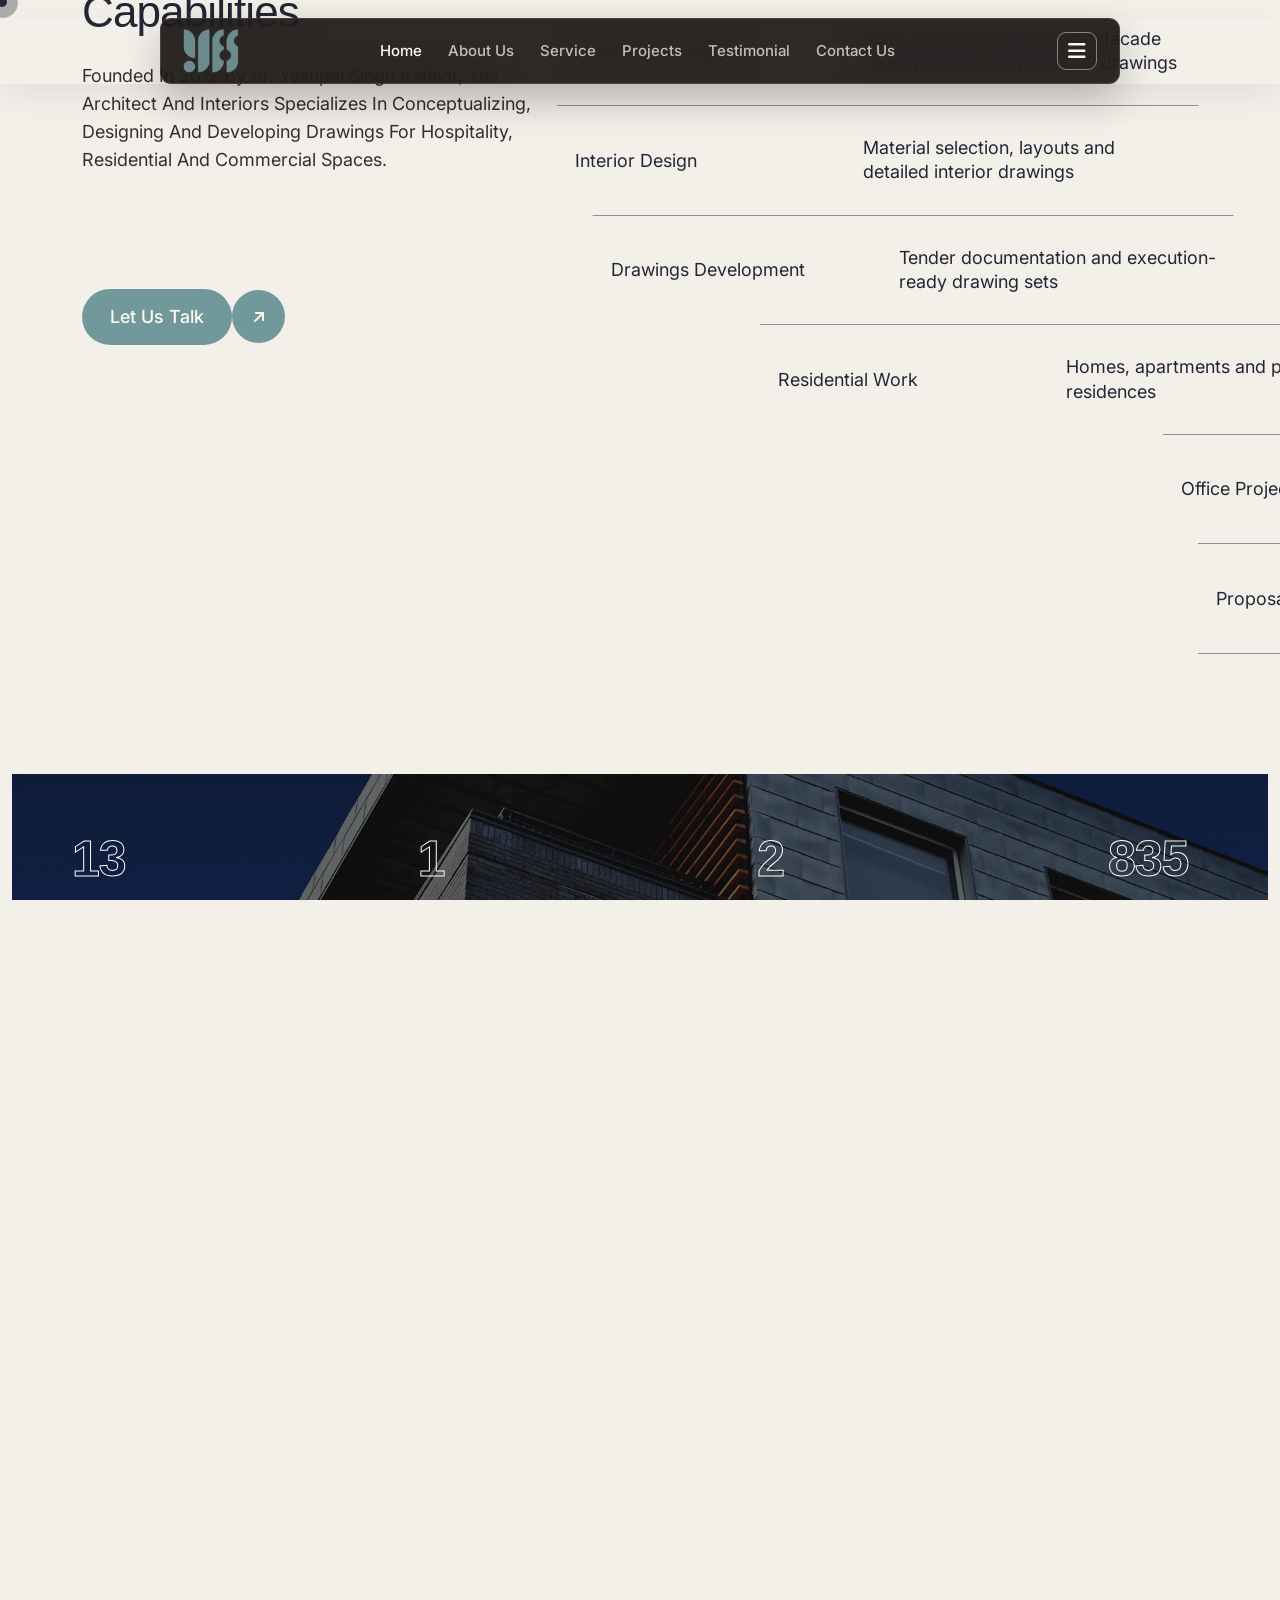
==== commit a29d3770: "Fix homepage work image paths" ====
--- a/index.html
+++ b/index.html
@@ -580,7 +580,7 @@
                                             </div>
                                         </div>
                                         <div class="work-process-image">
-                                            <img src="assets/img/home-3/work-1.jpg" alt="img">
+                                            <img src="assets/img/home-3/work-1.webp" alt="img">
                                         </div>
                                     </div>
                                 </div>
@@ -602,7 +602,7 @@
                                             </div>
                                         </div>
                                         <div class="work-process-image">
-                                            <img src="assets/img/home-3/work-2.jpg" alt="img">
+                                            <img src="assets/img/home-3/work-2.png" alt="img">
                                         </div>
                                     </div>
                                 </div>
--- a/assets/css/main.css
+++ b/assets/css/main.css
@@ -12080,3 +12080,33 @@
     transform: translateY(30px);
   }
 }
+
+/* Use the hamburger as the sole header action on every page. */
+.header-hero-nav .header-hero-contact,
+.header-hero-nav .header-main .header-right .header-btn > span {
+  display: none !important;
+}
+
+.header-hero-nav .header__hamburger {
+  display: block !important;
+}
+
+.header-hero-nav .header__hamburger .sidebar__toggle {
+  display: inline-flex;
+  align-items: center;
+  justify-content: center;
+  width: 40px;
+  height: 38px;
+  border: 1px solid rgba(255, 250, 242, 0.45);
+  border-radius: 9px;
+  color: var(--white) !important;
+  font-size: 18px;
+}
+
+.brand-hero-cta {
+  gap: 0;
+}
+
+.brand-hero-cta span {
+  display: none;
+}
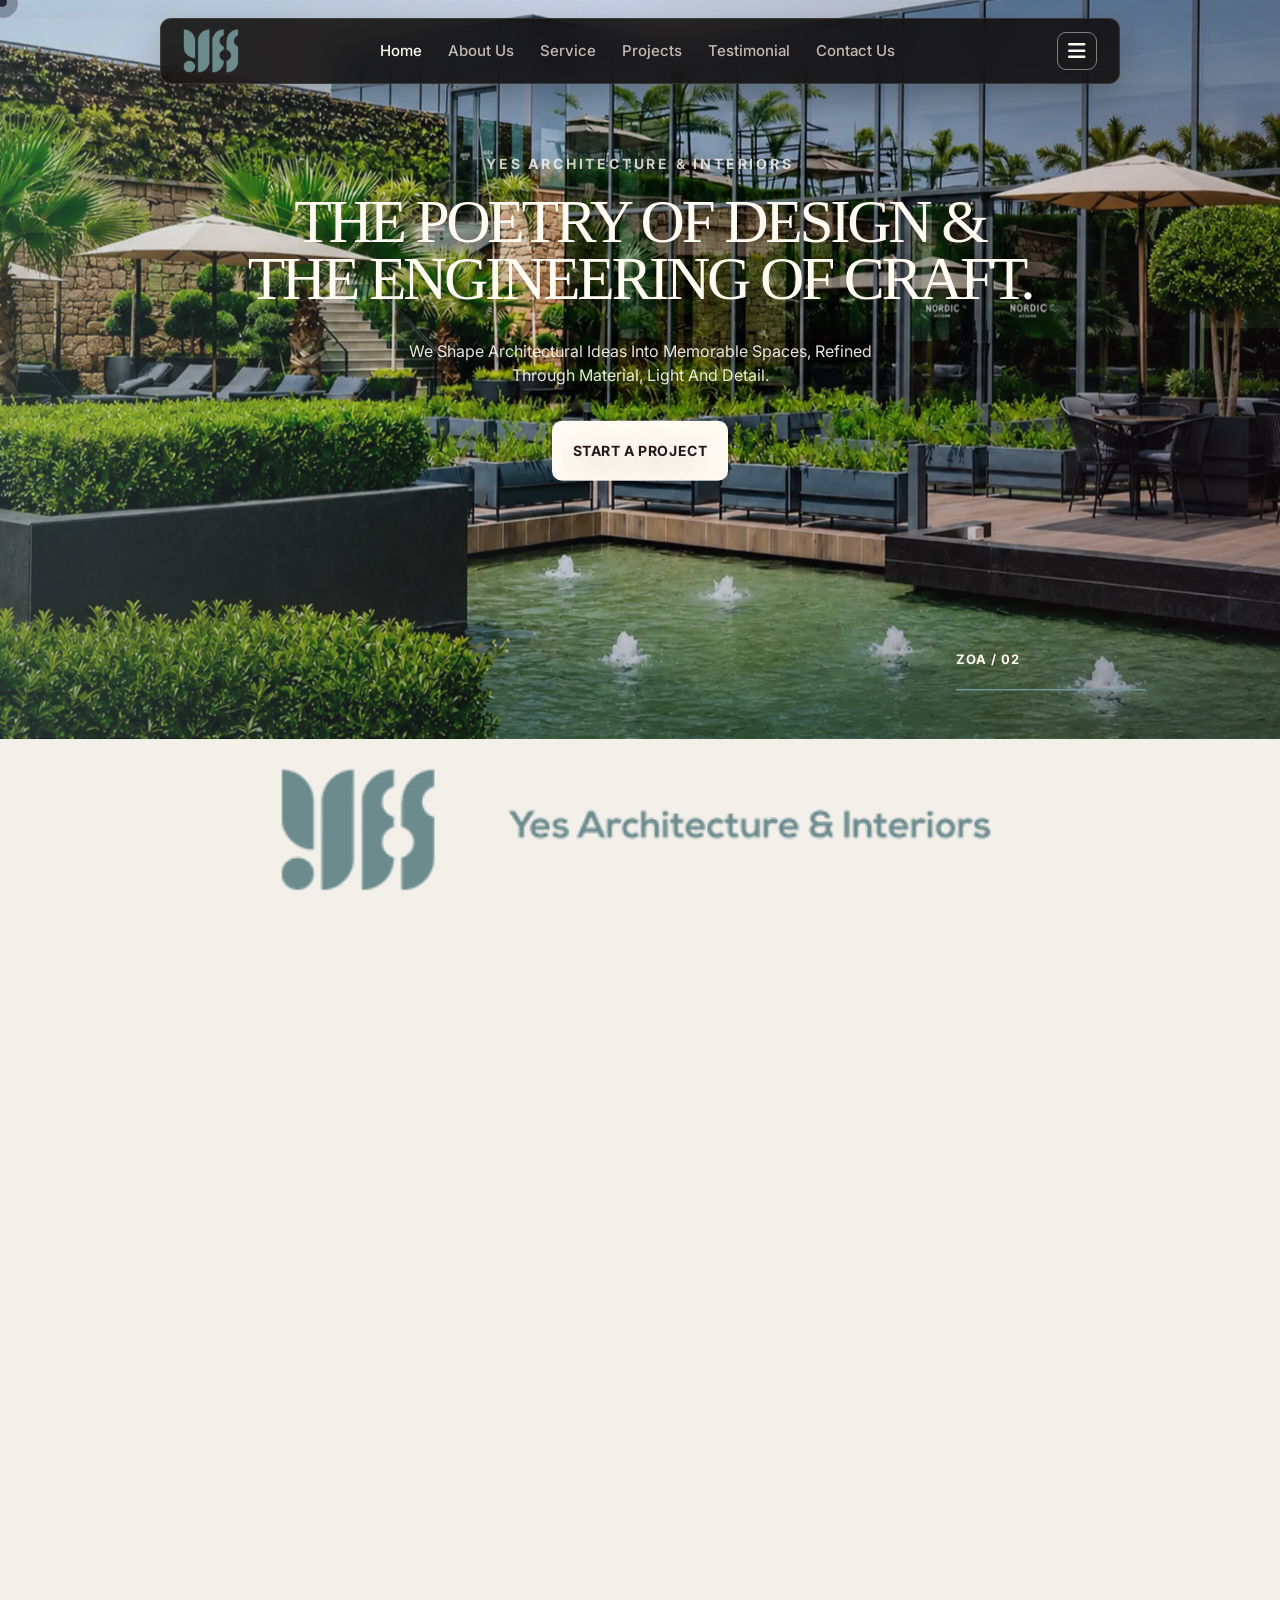
==== commit b36e55df: "Revert "Fix homepage work image paths" This reverts commit a29d3770a1b9313447eee0e93e854af6a872f77a." ====
--- a/index.html
+++ b/index.html
@@ -580,7 +580,7 @@
                                             </div>
                                         </div>
                                         <div class="work-process-image">
-                                            <img src="assets/img/home-3/work-1.webp" alt="img">
+                                            <img src="assets/img/home-3/work-1.jpg" alt="img">
                                         </div>
                                     </div>
                                 </div>
@@ -602,7 +602,7 @@
                                             </div>
                                         </div>
                                         <div class="work-process-image">
-                                            <img src="assets/img/home-3/work-2.png" alt="img">
+                                            <img src="assets/img/home-3/work-2.jpg" alt="img">
                                         </div>
                                     </div>
                                 </div>
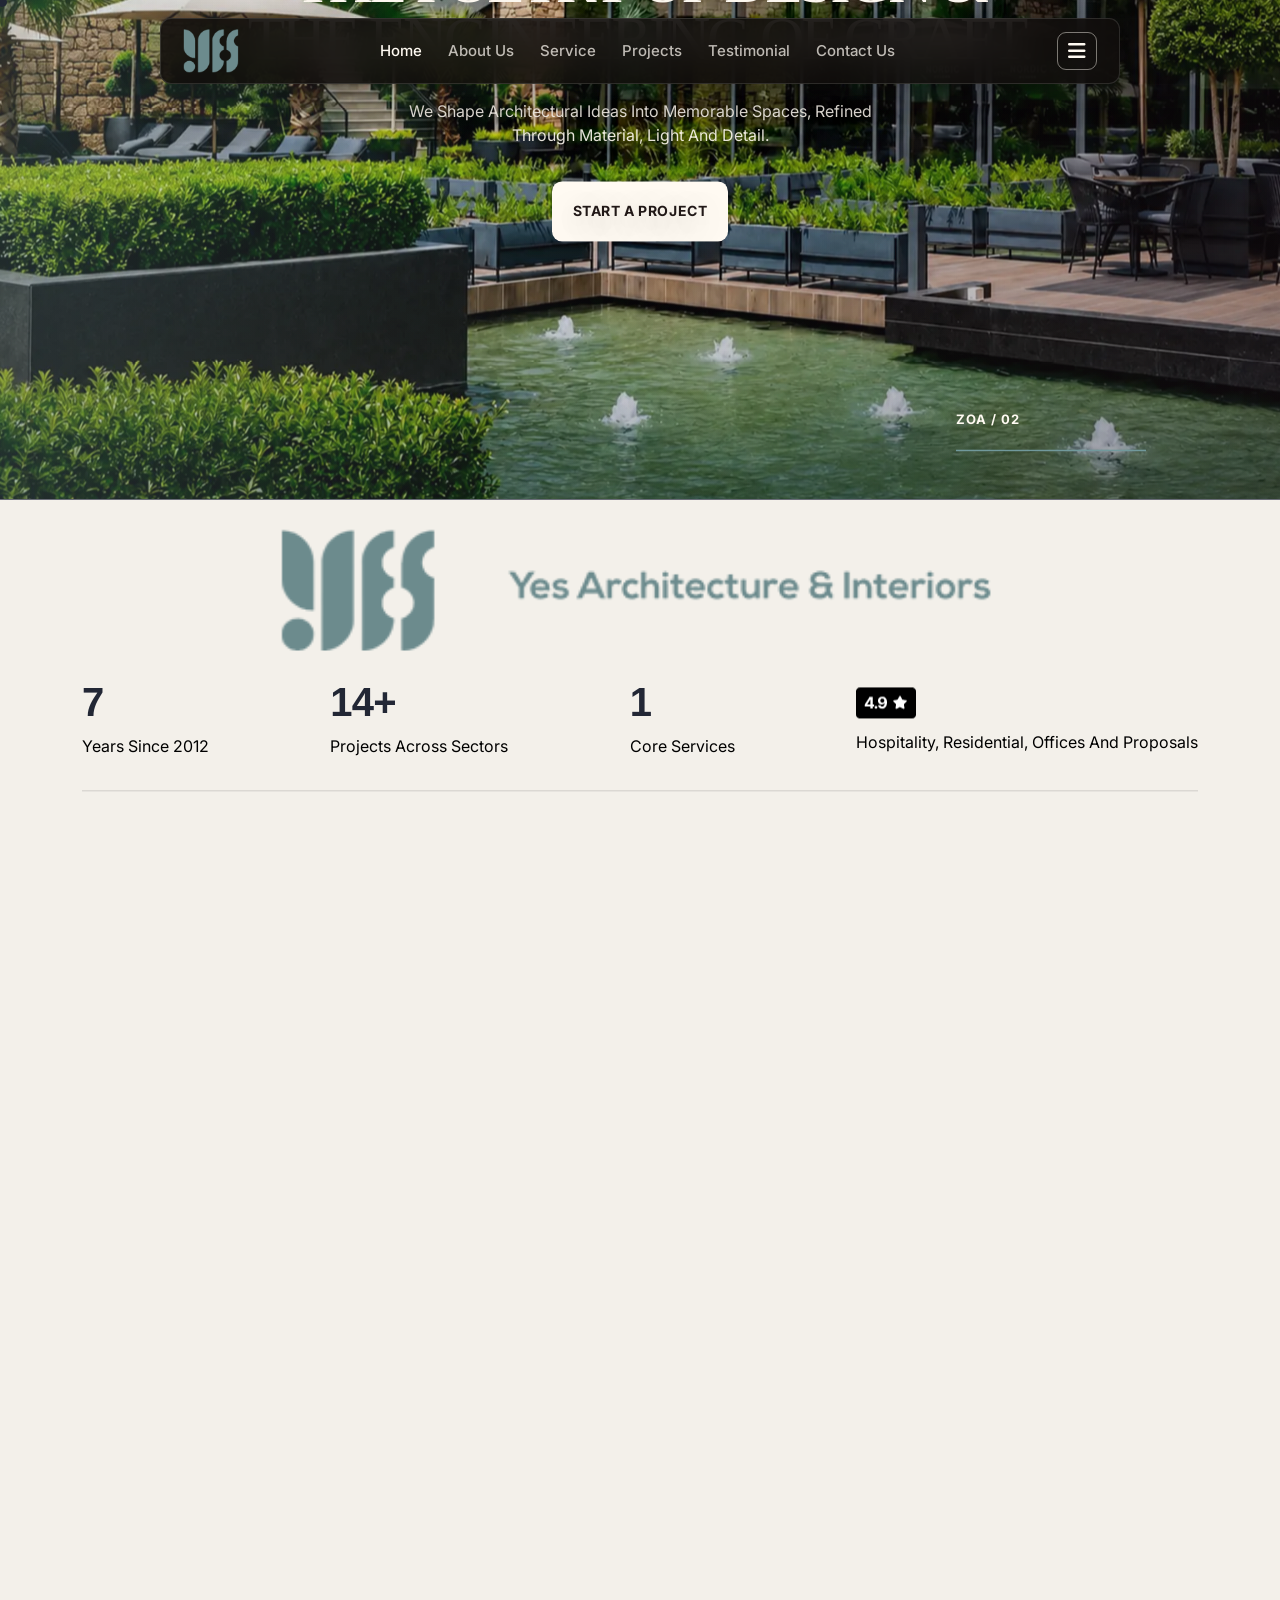
==== commit fd653e10: "Add editable How We Work images" ====
--- a/index.html
+++ b/index.html
@@ -580,7 +580,7 @@
                                             </div>
                                         </div>
                                         <div class="work-process-image">
-                                            <img src="assets/img/home-3/work-1.jpg" alt="img">
+                                            <img src="assets/img/how-we-work/step-01-consultation.webp" alt="Consultation process image">
                                         </div>
                                     </div>
                                 </div>
@@ -602,7 +602,7 @@
                                             </div>
                                         </div>
                                         <div class="work-process-image">
-                                            <img src="assets/img/home-3/work-2.jpg" alt="img">
+                                            <img src="assets/img/how-we-work/step-02-concept-design.png" alt="Concept and design process image">
                                         </div>
                                     </div>
                                 </div>
@@ -624,7 +624,7 @@
                                             </div>
                                         </div>
                                         <div class="work-process-image">
-                                            <img src="assets/img/home-3/work-3.jpg" alt="img">
+                                            <img src="assets/img/how-we-work/step-03-drawing-development.jpg" alt="Drawing development process image">
                                         </div>
                                     </div>
                                 </div>
@@ -646,7 +646,7 @@
                                             </div>
                                         </div>
                                         <div class="work-process-image">
-                                            <img src="assets/img/home-3/work-4.jpg" alt="img">
+                                            <img src="assets/img/how-we-work/step-04-documentation.jpg" alt="Documentation process image">
                                         </div>
                                     </div>
                                 </div>
--- a/assets/css/main.css
+++ b/assets/css/main.css
@@ -12110,3 +12110,79 @@
 .brand-hero-cta span {
   display: none;
 }
+
+/* Keep the horizontal process panels inside the viewport at every breakpoint. */
+.home-process-section > .container {
+  overflow: hidden;
+}
+
+@media (min-width: 1200px) {
+  .home-process-section .tp-funfact-panel {
+    width: 33.333333%;
+    flex: 0 0 33.333333%;
+    min-width: 0;
+  }
+
+  .home-process-section .work-process-box-items-2 {
+    width: 100%;
+    min-width: 0;
+  }
+
+  .home-process-section .work-process-image {
+    flex: 0 0 auto;
+    min-width: 0;
+    overflow: hidden;
+  }
+
+  .home-process-section .work-process-image img {
+    display: block;
+    width: auto;
+    max-width: 100%;
+    height: auto;
+    object-fit: initial;
+  }
+}
+
+@media (max-width: 1199px) {
+  .home-process-section .tp-funfact-panel {
+    width: 100%;
+    flex: 0 0 100%;
+    min-width: 0;
+  }
+
+  .home-process-section .work-process-image {
+    width: 100%;
+    min-width: 0;
+    overflow: hidden;
+  }
+
+  .home-process-section .work-process-image img {
+    display: block;
+    max-width: 100%;
+    height: auto;
+  }
+}
+
+/* Give every How We Work image the same frame, regardless of file dimensions. */
+.home-process-section .work-process-image {
+  width: min(508px, 100%);
+  height: 594px;
+  flex: 0 0 min(508px, 100%);
+  overflow: hidden;
+}
+
+.home-process-section .work-process-image img {
+  display: block;
+  width: 100%;
+  height: 100%;
+  object-fit: cover;
+}
+
+@media (max-width: 767px) {
+  .home-process-section .work-process-image {
+    width: 100%;
+    height: auto;
+    aspect-ratio: 508 / 594;
+    flex-basis: 100%;
+  }
+}
